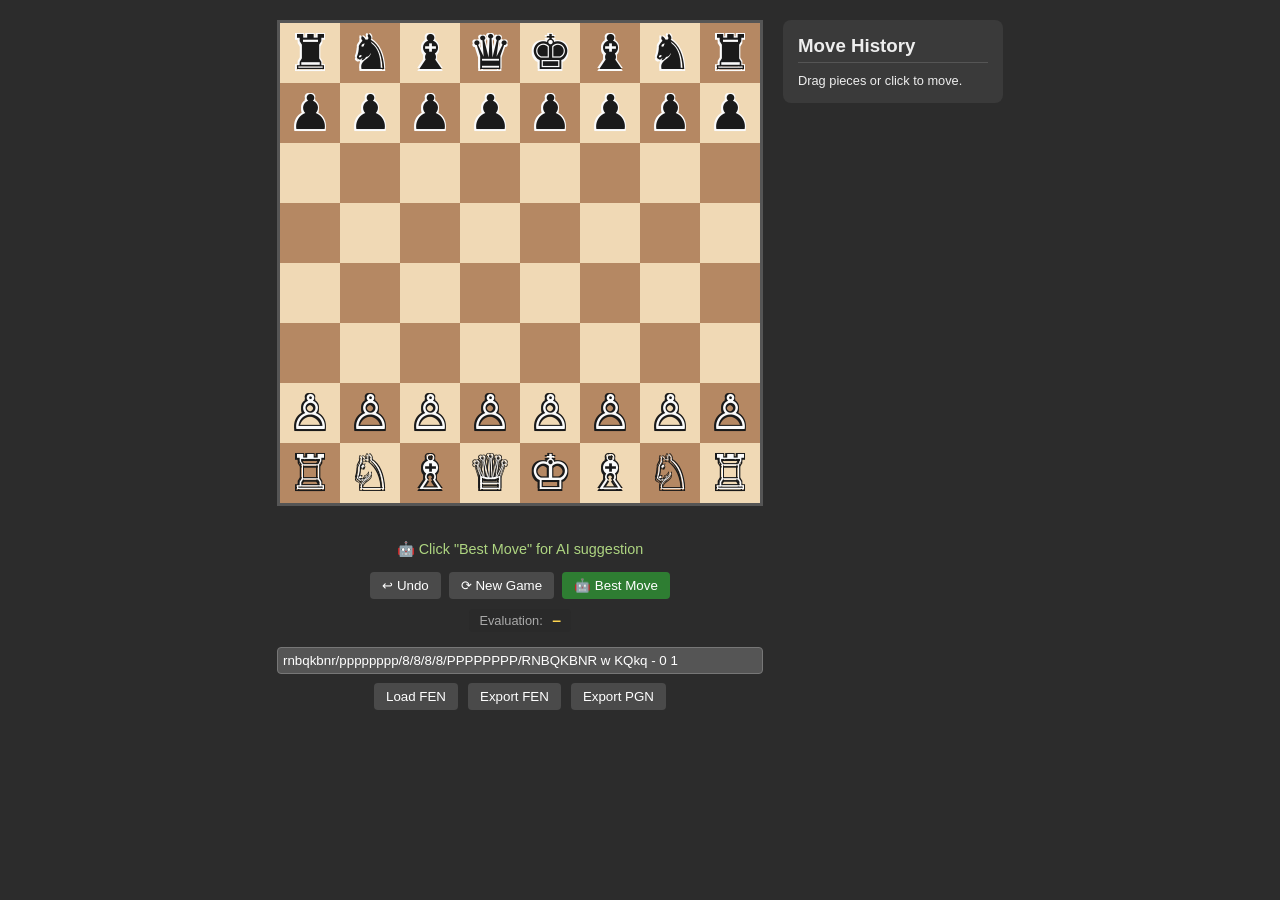
==== index.html @ 575ea69d "Add files via upload" ====
<!DOCTYPE html>
<html lang="en">
<head>
    <meta charset="UTF-8" />
    <meta name="viewport" content="width=device-width, initial-scale=1.0" />
    <title>Chess – Phase 2 + AI</title>
    <style>
        * {
            box-sizing: border-box;
            margin: 0;
            padding: 0;
        }

        :root {
            --sq: min(60px, (100vw - 48px) / 8);
        }

        body {
            font-family: 'Segoe UI', Tahoma, Geneva, Verdana, sans-serif;
            background: #2c2c2c;
            color: #eee;
            display: flex;
            justify-content: center;
            overflow-x: hidden;
            padding: 20px;
        }

        .container {
            display: flex;
            gap: 20px;
            align-items: flex-start;
            flex-wrap: wrap;
        }

        .board-wrap {
            display: flex;
            flex-direction: column;
            align-items: center;
            width: calc(var(--sq) * 8 + 6px);
            max-width: 100%;
        }

        #board {
            display: grid;
            grid-template-columns: repeat(8, var(--sq));
            grid-template-rows: repeat(8, var(--sq));
            border: 3px solid #555;
        }

        .square {
            width: var(--sq);
            height: var(--sq);
            display: flex;
            align-items: center;
            justify-content: center;
            font-size: calc(var(--sq) * 0.8);
            user-select: none;
            position: relative;
        }

        .light {
            background: #f0d9b5;
        }
        .dark {
            background: #b58863;
        }

        .square.highlight::after {
            content: "";
            position: absolute;
            width: calc(var(--sq) * 0.33);
            height: calc(var(--sq) * 0.33);
            background: rgba(0, 0, 0, 0.2);
            border-radius: 50%;
            pointer-events: none;
        }

        .square.selected {
            box-shadow: inset 0 0 0 4px #ffeb3b;
        }
        .square.in-check {
            box-shadow: inset 0 0 0 4px red;
        }

        /* AI suggestion highlight */
        .square.ai-suggest {
            box-shadow: inset 0 0 0 4px #00e676;
            animation: pulse-gold 0.8s ease-in-out infinite alternate;
        }
        .square.ai-suggest-from {
            box-shadow: inset 0 0 0 4px #ffab00;
            animation: pulse-gold 0.8s ease-in-out infinite alternate;
        }
        @keyframes pulse-gold {
            0% {
                box-shadow: inset 0 0 0 4px #00e676;
            }
            100% {
                box-shadow: inset 0 0 0 4px #69f0ae;
            }
        }

        .piece {
            cursor: grab;
            transition: transform 0.1s;
            line-height: 1;
        }
        .piece:active {
            cursor: grabbing;
            transform: scale(1.1);
        }

        .piece-white {
            color: #fbfbfb;
            text-shadow:
                -1.5px -1.5px 0 #1a1a1a,
                1.5px -1.5px 0 #1a1a1a,
                -1.5px 1.5px 0 #1a1a1a,
                1.5px 1.5px 0 #1a1a1a;
        }
        .piece-black {
            color: #1a1a1a;
            text-shadow:
                -1.5px -1.5px 0 #fbfbfb,
                1.5px -1.5px 0 #fbfbfb,
                -1.5px 1.5px 0 #fbfbfb,
                1.5px 1.5px 0 #fbfbfb;
        }

        .panel {
            background: #3a3a3a;
            border-radius: 8px;
            padding: 15px;
            min-width: 220px;
            max-width: 100%;
            max-height: 540px;
            overflow-y: auto;
        }

        .panel h3 {
            margin-top: 0;
            border-bottom: 1px solid #555;
            padding-bottom: 5px;
        }

        .move-list {
            font-family: monospace;
            font-size: 14px;
            list-style: none;
        }
        .move-list li {
            padding: 2px 0;
        }

        button {
            background: #4a4a4a;
            color: white;
            border: none;
            padding: 6px 12px;
            margin: 4px 2px;
            border-radius: 4px;
            cursor: pointer;
            transition: background 0.15s;
        }
        button:hover {
            background: #666;
        }
        button.ai-btn {
            background: #2e7d32;
        }
        button.ai-btn:hover {
            background: #388e3c;
        }
        button.ai-btn:disabled {
            opacity: 0.5;
            cursor: not-allowed;
        }

        input {
            background: #555;
            color: white;
            border: 1px solid #777;
            padding: 5px;
            border-radius: 4px;
            width: 100%;
            margin: 5px 0;
        }

        .fen-controls {
            width: 100%;
        }
        .fen-buttons {
            display: flex;
            flex-wrap: wrap;
            gap: 6px;
            justify-content: center;
        }

        #status {
            font-size: 1.1em;
            font-weight: bold;
            margin-top: 8px;
            color: #ffeb3b;
            min-height: 1.3em;
            text-align: center;
        }

        .ai-status {
            font-size: 0.9em;
            color: #aed581;
            margin-top: 4px;
            text-align: center;
            min-height: 1.2em;
        }

        .eval-bar {
            display: flex;
            align-items: center;
            gap: 10px;
            margin-top: 6px;
            background: #2a2a2a;
            border-radius: 4px;
            padding: 4px 10px;
        }
        .eval-bar .label {
            font-size: 0.8em;
            color: #aaa;
        }
        .eval-bar .score {
            font-family: monospace;
            font-weight: bold;
            color: #ffd54f;
        }

        @media (max-width: 700px) {
            .container {
                flex-direction: column;
                align-items: center;
            }
            .panel {
                max-height: 300px;
                min-width: unset;
                width: 100%;
            }
        }
    </style>
</head>
<body>

    <div class="container">
        <!-- Board -->
        <div class="board-wrap">
            <div id="board"></div>
            <div id="status"></div>
            <div class="ai-status" id="aiStatus">🤖 Click "Best Move" for AI suggestion</div>

            <div style="margin-top:10px; display:flex; flex-wrap:wrap; gap:4px; justify-content:center;">
                <button id="undoBtn">↩ Undo</button>
                <button id="resetBtn">⟳ New Game</button>
                <button id="bestMoveBtn" class="ai-btn">🤖 Best Move</button>
            </div>

            <div class="eval-bar" id="evalBar">
                <span class="label">Evaluation:</span>
                <span class="score" id="evalScore">—</span>
            </div>

            <div class="fen-controls" style="margin-top:10px;">
                <input type="text" id="fenInput" placeholder="FEN string"
                value="rnbqkbnr/pppppppp/8/8/8/8/PPPPPPPP/RNBQKBNR w KQkq - 0 1">
                <div class="fen-buttons">
                    <button id="loadFenBtn">Load FEN</button>
                    <button id="exportFenBtn">Export FEN</button>
                    <button id="exportPgnBtn">Export PGN</button>
                </div>
            </div>
        </div>

        <!-- Panel -->
        <div class="panel">
            <h3>Move History</h3>
            <ol class="move-list" id="moveList"></ol>
            <div style="margin-top:10px; font-size:0.8em;">Drag pieces or click to move.</div>
        </div>
    </div>

    <script>
        // ============================================================
        //  CONSTANTS & UNICODE
        // ============================================================
        const pieceUnicode = {
            'K': '♔',
            'Q': '♕',
            'R': '♖',
            'B': '♗',
            'N': '♘',
            'P': '♙',
            'k': '♚',
            'q': '♛',
            'r': '♜',
            'b': '♝',
            'n': '♞',
            'p': '♟'
        };

        // ============================================================
        //  GAME STATE
        // ============================================================
        let board = [
            ['r', 'n', 'b', 'q', 'k', 'b', 'n', 'r'],
            ['p', 'p', 'p', 'p', 'p', 'p', 'p', 'p'],
            [' ', ' ', ' ', ' ', ' ', ' ', ' ', ' '],
            [' ', ' ', ' ', ' ', ' ', ' ', ' ', ' '],
            [' ', ' ', ' ', ' ', ' ', ' ', ' ', ' '],
            [' ', ' ', ' ', ' ', ' ', ' ', ' ', ' '],
            ['P', 'P', 'P', 'P', 'P', 'P', 'P', 'P'],
            ['R', 'N', 'B', 'Q', 'K', 'B', 'N', 'R']
        ];
        let turn = 'w';
        let castling = 'KQkq';
        let enPassant = '-';
        let halfMoveClock = 0;
        let fullMoveNumber = 1;
        let positionHistory = [];

        let moveHistory = [];

        let selected = null;
        let hints = [];

        // AI suggestion state
        let aiSuggestedMove = null; // { fromRow, fromCol, toRow, toCol }

        // ============================================================
        //  DOM REFS
        // ============================================================
        const boardEl = document.getElementById('board');
        const moveListEl = document.getElementById('moveList');
        const fenInput = document.getElementById('fenInput');
        const statusEl = document.getElementById('status');
        const aiStatusEl = document.getElementById('aiStatus');
        const evalScoreEl = document.getElementById('evalScore');
        const bestMoveBtn = document.getElementById('bestMoveBtn');

        // ============================================================
        //  UTILITY
        // ============================================================
        function isWhitePiece(p) { return p && p === p.toUpperCase() && p !== ' '; }

        function isBlackPiece(p) { return p && p.toLowerCase() === p && p !== ' '; }

        function pieceColor(p) { return isWhitePiece(p) ? 'w' : 'b'; }

        function oppositeColor(c) { return c === 'w' ? 'b' : 'w'; }

        function inBounds(r, c) { return r >= 0 && r < 8 && c >= 0 && c < 8; }

        function cloneBoard(b) { return b.map(row => [...row]); }

        // ============================================================
        //  ATTACK & CHECK
        // ============================================================
        function isSquareAttackedBy(board, row, col, attackerColor) {
            for (let r = 0; r < 8; r++) {
                for (let c = 0; c < 8; c++) {
                    const p = board[r][c];
                    if (p === ' ' || pieceColor(p) !== attackerColor) continue;
                    const type = p.toUpperCase();
                    const dr = row - r;
                    const dc = col - c;
                    if (type === 'P') {
                        const forward = attackerColor === 'w' ? -1 : 1;
                        if (dr === forward && Math.abs(dc) === 1) return true;
                    } else if (type === 'N') {
                        if ((Math.abs(dr) === 2 && Math.abs(dc) === 1) || (Math.abs(dr) === 1 && Math.abs(dc) === 2))
                            return true;
                    } else if (type === 'B') {
                        if (Math.abs(dr) === Math.abs(dc) && dr !== 0) {
                            let sr = dr > 0 ? 1 : -1,
                                sc = dc > 0 ? 1 : -1;
                            let rr = r + sr,
                                cc = c + sc;
                            let blocked = false;
                            while (rr !== row || cc !== col) {
                                if (board[rr][cc] !== ' ') { blocked = true; break; }
                                rr += sr;
                                cc += sc;
                            }
                            if (!blocked) return true;
                        }
                    } else if (type === 'R') {
                        if ((dr === 0 && dc !== 0) || (dc === 0 && dr !== 0)) {
                            let sr = dr === 0 ? 0 : (dr > 0 ? 1 : -1);
                            let sc = dc === 0 ? 0 : (dc > 0 ? 1 : -1);
                            let rr = r + sr,
                                cc = c + sc;
                            let blocked = false;
                            while (rr !== row || cc !== col) {
                                if (board[rr][cc] !== ' ') { blocked = true; break; }
                                rr += sr;
                                cc += sc;
                            }
                            if (!blocked) return true;
                        }
                    } else if (type === 'Q') {
                        if ((Math.abs(dr) === Math.abs(dc) && dr !== 0) || (dr === 0 && dc !== 0) || (dc === 0 && dr !==
                            0)) {
                            let sr = dr === 0 ? 0 : (dr > 0 ? 1 : -1);
                            let sc = dc === 0 ? 0 : (dc > 0 ? 1 : -1);
                            let rr = r + sr,
                                cc = c + sc;
                            let blocked = false;
                            while (rr !== row || cc !== col) {
                                if (board[rr][cc] !== ' ') { blocked = true; break; }
                                rr += sr;
                                cc += sc;
                            }
                            if (!blocked) return true;
                        }
                    } else if (type === 'K') {
                        if (Math.abs(dr) <= 1 && Math.abs(dc) <= 1 && !(dr === 0 && dc === 0)) return true;
                    }
                }
            }
            return false;
        }

        function findKing(board, color) {
            const king = color === 'w' ? 'K' : 'k';
            for (let r = 0; r < 8; r++)
                for (let c = 0; c < 8; c++)
                    if (board[r][c] === king) return { row: r, col: c };
            return null;
        }

        function isKingInCheck(board, color) {
            const king = findKing(board, color);
            if (!king) return false;
            return isSquareAttackedBy(board, king.row, king.col, oppositeColor(color));
        }

        // ============================================================
        //  PSEUDO-LEGAL MOVE GENERATION (works on any board state)
        // ============================================================
        function getPseudoLegalMovesForState(board, row, col, castlingRights, enPassantTarget, includeSpecial = true) {
            const piece = board[row][col];
            if (!piece || piece === ' ') return [];
            const color = pieceColor(piece);
            const moves = [];
            const type = piece.toUpperCase();

            const addMove = (r, c, extra = {}) => {
                if (!inBounds(r, c)) return false;
                const target = board[r][c];
                if (target !== ' ' && pieceColor(target) === color) return false;
                moves.push({ row: r, col: c, ...extra });
                return target === ' ';
            };

            if (type === 'P') {
                const forward = color === 'w' ? -1 : 1;
                const startRow = color === 'w' ? 6 : 1;
                const promoRow = color === 'w' ? 0 : 7;
                const one = row + forward;
                if (inBounds(one, col) && board[one][col] === ' ') {
                    if (one === promoRow) {
                        moves.push({ row: one, col, promotion: 'Q' });
                        moves.push({ row: one, col, promotion: 'R' });
                        moves.push({ row: one, col, promotion: 'B' });
                        moves.push({ row: one, col, promotion: 'N' });
                    } else {
                        moves.push({ row: one, col });
                        if (row === startRow) {
                            const two = row + 2 * forward;
                            if (board[two][col] === ' ') moves.push({ row: two, col, doublePush: true });
                        }
                    }
                }
                for (const dc of [-1, 1]) {
                    const nc = col + dc;
                    if (!inBounds(0, nc)) continue;
                    const tr = row + forward;
                    if (!inBounds(tr, 0)) continue;
                    const target = board[tr][nc];
                    if (target !== ' ' && pieceColor(target) !== color) {
                        if (tr === promoRow) {
                            moves.push({ row: tr, col: nc, promotion: 'Q' });
                            moves.push({ row: tr, col: nc, promotion: 'R' });
                            moves.push({ row: tr, col: nc, promotion: 'B' });
                            moves.push({ row: tr, col: nc, promotion: 'N' });
                        } else {
                            moves.push({ row: tr, col: nc });
                        }
                    }
                    if (includeSpecial && enPassantTarget !== '-') {
                        const epCol = enPassantTarget.charCodeAt(0) - 97;
                        const epRow = 8 - parseInt(enPassantTarget[1]);
                        if (tr === epRow && nc === epCol) {
                            moves.push({ row: epRow, col: epCol, enPassant: true });
                        }
                    }
                }
            } else if (type === 'N') {
                const offsets = [
                    [-2, -1],
                    [-2, 1],
                    [-1, -2],
                    [-1, 2],
                    [1, -2],
                    [1, 2],
                    [2, -1],
                    [2, 1]
                ];
                for (const [dr, dc] of offsets) addMove(row + dr, col + dc);
            } else if (type === 'B' || type === 'R' || type === 'Q') {
                const dirs = {
                    'B': [
                        [-1, -1],
                        [-1, 1],
                        [1, -1],
                        [1, 1]
                    ],
                    'R': [
                        [-1, 0],
                        [1, 0],
                        [0, -1],
                        [0, 1]
                    ],
                    'Q': [
                        [-1, -1],
                        [-1, 0],
                        [-1, 1],
                        [0, -1],
                        [0, 1],
                        [1, -1],
                        [1, 0],
                        [1, 1]
                    ]
                };
                for (const [dr, dc] of dirs[type]) {
                    let r = row + dr,
                        c = col + dc;
                    while (inBounds(r, c)) {
                        const empty = addMove(r, c);
                        if (!empty) break;
                        r += dr;
                        c += dc;
                    }
                }
            } else if (type === 'K') {
                const offsets = [
                    [-1, -1],
                    [-1, 0],
                    [-1, 1],
                    [0, -1],
                    [0, 1],
                    [1, -1],
                    [1, 0],
                    [1, 1]
                ];
                for (const [dr, dc] of offsets) addMove(row + dr, col + dc);

                if (includeSpecial && !isKingInCheck(board, color)) {
                    const rank = color === 'w' ? 7 : 0;
                    if (row === rank && col === 4) {
                        if (castlingRights.includes(color === 'w' ? 'K' : 'k')) {
                            if (board[rank][5] === ' ' && board[rank][6] === ' ' &&
                                !isSquareAttackedBy(board, rank, 5, oppositeColor(color)) &&
                                !isSquareAttackedBy(board, rank, 6, oppositeColor(color))) {
                                moves.push({ row: rank, col: 6, castling: 'K' });
                            }
                        }
                        if (castlingRights.includes(color === 'w' ? 'Q' : 'q')) {
                            if (board[rank][3] === ' ' && board[rank][2] === ' ' && board[rank][1] === ' ' &&
                                !isSquareAttackedBy(board, rank, 3, oppositeColor(color)) &&
                                !isSquareAttackedBy(board, rank, 2, oppositeColor(color))) {
                                moves.push({ row: rank, col: 2, castling: 'Q' });
                            }
                        }
                    }
                }
            }
            return moves;
        }

        // ============================================================
        //  LEGAL MOVE FILTERING (for any state)
        // ============================================================
        function isMoveLegalForState(board, fromR, fromC, toR, toC, castlingRights, enPassantTarget,
            promotion = 'Q', extra = {}) {
            const piece = board[fromR][fromC];
            if (!piece) return false;
            const color = pieceColor(piece);
            const boardCopy = cloneBoard(board);
            let cRights = castlingRights;
            let epTarget = enPassantTarget;

            // execute move on copy
            boardCopy[toR][toC] = piece;
            boardCopy[fromR][fromC] = ' ';

            // en passant
            if (piece.toUpperCase() === 'P' && extra.enPassant) {
                boardCopy[fromR][toC] = ' ';
            }

            // castling
            if (piece.toUpperCase() === 'K' && Math.abs(toC - fromC) === 2) {
                const rank = fromR;
                if (toC === 6) { boardCopy[rank][5] = boardCopy[rank][7];
                    boardCopy[rank][7] = ' '; } else if (toC === 2) { boardCopy[rank][3] = boardCopy[rank][0];
                    boardCopy[rank][0] = ' '; }
            }

            // promotion
            if (piece.toUpperCase() === 'P' && (toR === 0 || toR === 7)) {
                boardCopy[toR][toC] = color === 'w' ? promotion.toUpperCase() : promotion.toLowerCase();
            }

            // update castling rights for copy
            if (piece === 'K') cRights = cRights.replace(/[KQ]/g, '');
            if (piece === 'k') cRights = cRights.replace(/[kq]/g, '');
            if (piece === 'R' && fromR === 7 && fromC === 7) cRights = cRights.replace('K', '');
            if (piece === 'R' && fromR === 7 && fromC === 0) cRights = cRights.replace('Q', '');
            if (piece === 'r' && fromR === 0 && fromC === 7) cRights = cRights.replace('k', '');
            if (piece === 'r' && fromR === 0 && fromC === 0) cRights = cRights.replace('q', '');
            if (cRights === '') cRights = '-';

            // check if own king is in check
            const king = findKing(boardCopy, color);
            if (!king) return false;
            const inCheck = isSquareAttackedBy(boardCopy, king.row, king.col, oppositeColor(color));
            return !inCheck;
        }

        function getLegalMovesForState(board, row, col, castlingRights, enPassantTarget) {
            const pseudo = getPseudoLegalMovesForState(board, row, col, castlingRights, enPassantTarget, true);
            const result = [];
            for (const m of pseudo) {
                const promo = m.promotion || 'Q';
                const ok = isMoveLegalForState(board, row, col, m.row, m.col, castlingRights, enPassantTarget, promo, m);
                if (ok) {
                    result.push({ ...m, promotion: m.promotion || null });
                }
            }
            return result;
        }

        function getAllLegalMovesForState(board, turn, castlingRights, enPassantTarget) {
            const moves = [];
            for (let r = 0; r < 8; r++) {
                for (let c = 0; c < 8; c++) {
                    const p = board[r][c];
                    if (p !== ' ' && pieceColor(p) === turn) {
                        const ms = getLegalMovesForState(board, r, c, castlingRights, enPassantTarget);
                        for (const m of ms) {
                            moves.push({ fromRow: r, fromCol: c, ...m });
                        }
                    }
                }
            }
            return moves;
        }

        // ============================================================
        //  EXECUTE MOVE ON STATE (returns new state)
        // ============================================================
        function executeMoveOnState(state, move) {
            const { board: b, turn: t, castling: cR, enPassant: ep, halfMoveClock: hm, fullMoveNumber: fm } = state;
            const { fromRow, fromCol, row: toRow, col: toCol, promotion, castling: castlingType, enPassant: epCapture,
                doublePush } = move;

            const newBoard = cloneBoard(b);
            const piece = newBoard[fromRow][fromCol];
            let newCastling = cR;
            let newEP = '-';
            let newHalf = hm;
            let newFull = fm;

            // move piece
            newBoard[toRow][toCol] = piece;
            newBoard[fromRow][fromCol] = ' ';

            // en passant capture
            if (epCapture) {
                newBoard[fromRow][toCol] = ' ';
            }

            // castling rook
            if (castlingType) {
                const rank = fromRow;
                if (castlingType === 'K') { newBoard[rank][5] = newBoard[rank][7];
                    newBoard[rank][7] = ' '; } else if (castlingType === 'Q') { newBoard[rank][3] = newBoard[rank][0];
                    newBoard[rank][0] = ' '; }
            }

            // promotion
            if (promotion) {
                const promoColor = pieceColor(piece);
                newBoard[toRow][toCol] = promoColor === 'w' ? promotion.toUpperCase() : promotion.toLowerCase();
            }

            // update castling rights
            if (piece === 'K') newCastling = newCastling.replace(/[KQ]/g, '');
            if (piece === 'k') newCastling = newCastling.replace(/[kq]/g, '');
            if (piece === 'R' && fromRow === 7 && fromCol === 7) newCastling = newCastling.replace('K', '');
            if (piece === 'R' && fromRow === 7 && fromCol === 0) newCastling = newCastling.replace('Q', '');
            if (piece === 'r' && fromRow === 0 && fromCol === 7) newCastling = newCastling.replace('k', '');
            if (piece === 'r' && fromRow === 0 && fromCol === 0) newCastling = newCastling.replace('q', '');
            if (newCastling === '') newCastling = '-';

            // en passant target
            if (doublePush) {
                const epRow = t === 'w' ? toRow + 1 : toRow - 1;
                newEP = String.fromCharCode(97 + toCol) + (8 - epRow);
            }

            // half-move clock
            if (piece.toUpperCase() === 'P' || newBoard[toRow][toCol] !== ' ' || epCapture) {
                newHalf = 0;
            } else {
                newHalf = hm + 1;
            }

            // turn
            const newTurn = oppositeColor(t);
            if (newTurn === 'w') newFull = fm + 1;

            return {
                board: newBoard,
                turn: newTurn,
                castling: newCastling,
                enPassant: newEP,
                halfMoveClock: newHalf,
                fullMoveNumber: newFull
            };
        }

        // ============================================================
        //  EVALUATION (material + piece-square tables)
        // ============================================================
        const PIECE_VALUES = { P: 100, N: 320, B: 330, R: 500, Q: 900, K: 20000 };

        // Piece-square tables (white's perspective, row 0 = rank 8)
        const PST = {
            P: [
                [0, 0, 0, 0, 0, 0, 0, 0],
                [50, 50, 50, 50, 50, 50, 50, 50],
                [10, 10, 20, 30, 30, 20, 10, 10],
                [5, 5, 10, 25, 25, 10, 5, 5],
                [0, 0, 0, 20, 20, 0, 0, 0],
                [5, -5, -10, 0, 0, -10, -5, 5],
                [5, 10, 10, -20, -20, 10, 10, 5],
                [0, 0, 0, 0, 0, 0, 0, 0]
            ],
            N: [
                [-50, -40, -30, -30, -30, -30, -40, -50],
                [-40, -20, 0, 0, 0, 0, -20, -40],
                [-30, 0, 10, 15, 15, 10, 0, -30],
                [-30, 5, 15, 20, 20, 15, 5, -30],
                [-30, 0, 15, 20, 20, 15, 0, -30],
                [-30, 5, 10, 15, 15, 10, 5, -30],
                [-40, -20, 0, 5, 5, 0, -20, -40],
                [-50, -40, -30, -30, -30, -30, -40, -50]
            ],
            B: [
                [-20, -10, -10, -10, -10, -10, -10, -20],
                [-10, 0, 0, 0, 0, 0, 0, -10],
                [-10, 0, 5, 10, 10, 5, 0, -10],
                [-10, 5, 5, 10, 10, 5, 5, -10],
                [-10, 0, 10, 10, 10, 10, 0, -10],
                [-10, 10, 10, 10, 10, 10, 10, -10],
                [-10, 5, 0, 0, 0, 0, 5, -10],
                [-20, -10, -10, -10, -10, -10, -10, -20]
            ],
            R: [
                [0, 0, 0, 0, 0, 0, 0, 0],
                [5, 10, 10, 10, 10, 10, 10, 5],
                [-5, 0, 0, 0, 0, 0, 0, -5],
                [-5, 0, 0, 0, 0, 0, 0, -5],
                [-5, 0, 0, 0, 0, 0, 0, -5],
                [-5, 0, 0, 0, 0, 0, 0, -5],
                [-5, 0, 0, 0, 0, 0, 0, -5],
                [0, 0, 0, 5, 5, 0, 0, 0]
            ],
            Q: [
                [-20, -10, -10, -5, -5, -10, -10, -20],
                [-10, 0, 0, 0, 0, 0, 0, -10],
                [-10, 0, 5, 5, 5, 5, 0, -10],
                [-5, 0, 5, 5, 5, 5, 0, -5],
                [0, 0, 5, 5, 5, 5, 0, -5],
                [-10, 5, 5, 5, 5, 5, 0, -10],
                [-10, 0, 5, 0, 0, 0, 0, -10],
                [-20, -10, -10, -5, -5, -10, -10, -20]
            ],
            K: [
                [-30, -40, -40, -50, -50, -40, -40, -30],
                [-30, -40, -40, -50, -50, -40, -40, -30],
                [-30, -40, -40, -50, -50, -40, -40, -30],
                [-30, -40, -40, -50, -50, -40, -40, -30],
                [-20, -30, -30, -40, -40, -30, -30, -20],
                [-10, -20, -20, -20, -20, -20, -20, -10],
                [20, 20, 0, 0, 0, 0, 20, 20],
                [20, 30, 10, 0, 0, 10, 30, 20]
            ]
        };

        function getPSTValue(piece, row, col) {
            const type = piece.toUpperCase();
            if (!PST[type]) return 0;
            const table = PST[type];
            const isBlack = isBlackPiece(piece);
            const r = isBlack ? 7 - row : row;
            return table[r][col] || 0;
        }

        function evaluateState(state) {
            const { board: b, turn: t } = state;
            let score = 0;
            for (let r = 0; r < 8; r++) {
                for (let c = 0; c < 8; c++) {
                    const p = b[r][c];
                    if (p === ' ') continue;
                    const val = PIECE_VALUES[p.toUpperCase()] || 0;
                    const pos = getPSTValue(p, r, c);
                    const sign = isWhitePiece(p) ? 1 : -1;
                    score += sign * (val + pos);
                }
            }
            // mobility bonus: number of legal moves
            const moves = getAllLegalMovesForState(b, t, state.castling, state.enPassant);
            const mobility = moves.length * 2;
            const turnSign = t === 'w' ? 1 : -1;
            score += turnSign * mobility;
            return score;
        }

        // ============================================================
        //  MINIMAX WITH ALPHA-BETA
        // ============================================================
        function minimax(state, depth, alpha, beta, isMaximizing) {
            const turnColor = state.turn;
            const moves = getAllLegalMovesForState(state.board, turnColor, state.castling, state.enPassant);
            if (moves.length === 0) {
                // checkmate or stalemate
                if (isKingInCheck(state.board, turnColor)) {
                    return isMaximizing ? -99999 + (3 - depth) : 99999 - (3 - depth);
                }
                return 0;
            }
            if (depth === 0) {
                return evaluateState(state);
            }

            // move ordering: captures first, then checks, then others
            const ordered = moves.slice().sort((a, b) => {
                const aCap = state.board[a.row] && state.board[a.row][a.col] !== ' ' ? 1 : 0;
                const bCap = state.board[b.row] && state.board[b.row][b.col] !== ' ' ? 1 : 0;
                return bCap - aCap;
            });

            let bestMove = ordered[0];
            if (isMaximizing) {
                let maxEval = -Infinity;
                for (const move of ordered) {
                    const newState = executeMoveOnState(state, move);
                    const eval_ = minimax(newState, depth - 1, alpha, beta, false);
                    if (eval_ > maxEval) {
                        maxEval = eval_;
                        bestMove = move;
                    }
                    alpha = Math.max(alpha, eval_);
                    if (beta <= alpha) break;
                }
                if (depth === 3) return { eval: maxEval, move: bestMove };
                return maxEval;
            } else {
                let minEval = Infinity;
                for (const move of ordered) {
                    const newState = executeMoveOnState(state, move);
                    const eval_ = minimax(newState, depth - 1, alpha, beta, true);
                    if (eval_ < minEval) {
                        minEval = eval_;
                        bestMove = move;
                    }
                    beta = Math.min(beta, eval_);
                    if (beta <= alpha) break;
                }
                if (depth === 3) return { eval: minEval, move: bestMove };
                return minEval;
            }
        }

        function findBestMove() {
            const state = {
                board: cloneBoard(board),
                turn: turn,
                castling: castling,
                enPassant: enPassant,
                halfMoveClock: halfMoveClock,
                fullMoveNumber: fullMoveNumber
            };
            const result = minimax(state, 3, -Infinity, Infinity, true);
            return result.move || null;
        }

        // ============================================================
        //  AI SUGGESTION UI
        // ============================================================
        function clearAISuggestion() {
            aiSuggestedMove = null;
            renderBoard();
            aiStatusEl.textContent = '🤖 Click "Best Move" for AI suggestion';
            evalScoreEl.textContent = '—';
        }

        function suggestBestMove() {
            if (moveHistory.length > 0) {
                // check if game is over
                if (statusEl.textContent.includes('Checkmate') || statusEl.textContent.includes('Draw') ||
                    statusEl.textContent.includes('Stalemate')) {
                    aiStatusEl.textContent = '⛔ Game is over. Start a new game.';
                    return;
                }
            }

            bestMoveBtn.disabled = true;
            aiStatusEl.textContent = '🤔 Thinking...';
            evalScoreEl.textContent = '…';

            // Use requestAnimationFrame to let UI update before heavy computation
            setTimeout(() => {
                try {
                    const move = findBestMove();
                    if (move) {
                        aiSuggestedMove = move;
                        renderBoard();

                        // Show evaluation
                        const state = {
                            board: cloneBoard(board),
                            turn: turn,
                            castling: castling,
                            enPassant: enPassant,
                            halfMoveClock: halfMoveClock,
                            fullMoveNumber: fullMoveNumber
                        };
                        const evalScore = evaluateState(state);
                        const sign = evalScore > 0 ? '+' : '';
                        evalScoreEl.textContent = sign + (evalScore / 100).toFixed(2);

                        const from = String.fromCharCode(97 + move.fromCol) + (8 - move.fromRow);
                        const to = String.fromCharCode(97 + move.col) + (8 - move.row);
                        aiStatusEl.textContent = `🤖 Suggested: ${from} → ${to} (click destination)`;
                    } else {
                        aiStatusEl.textContent = '🤖 No legal moves found.';
                        evalScoreEl.textContent = '—';
                    }
                } catch (e) {
                    aiStatusEl.textContent = '⚠️ AI error: ' + e.message;
                    evalScoreEl.textContent = '—';
                }
                bestMoveBtn.disabled = false;
            }, 20);
        }

        // ============================================================
        //  GAME EXECUTION (original code adapted)
        // ============================================================
        function attemptMove(fromRow, fromCol, toRow, toCol, promotionPiece = 'Q') {
            const piece = board[fromRow][fromCol];
            if (!piece || piece === ' ') return false;
            if (pieceColor(piece) !== turn) return false;

            const legalMoves = getLegalMovesForState(board, fromRow, fromCol, castling, enPassant);
            const found = legalMoves.find(m => m.row === toRow && m.col === toCol);
            if (!found) return false;

            // Save state for undo
            const state = {
                board: cloneBoard(board),
                turn,
                castling,
                enPassant,
                halfMoveClock,
                fullMoveNumber,
                positionHistoryLength: positionHistory.length,
                move: `${String.fromCharCode(97+fromCol)}${8-fromRow}${String.fromCharCode(97+toCol)}${8-toRow}`
            };
            moveHistory.push(state);

            // Build move object for execution
            const moveObj = { fromRow, fromCol, row: toRow, col: toCol, ...found };
            const newState = executeMoveOnState({
                board: cloneBoard(board),
                turn,
                castling,
                enPassant,
                halfMoveClock,
                fullMoveNumber
            }, moveObj);

            // Apply new state
            board = newState.board;
            turn = newState.turn;
            castling = newState.castling;
            enPassant = newState.enPassant;
            halfMoveClock = newState.halfMoveClock;
            fullMoveNumber = newState.fullMoveNumber;

            positionHistory.push(getPositionKey());

            selected = null;
            hints = [];
            aiSuggestedMove = null;
            renderBoard();
            updateMoveList();
            checkGameOver();
            evalScoreEl.textContent = '—';
            return true;
        }

        // ============================================================
        //  POSITION KEY (for repetition)
        // ============================================================
        function getPositionKey() {
            let key = '';
            for (let r = 0; r < 8; r++)
                for (let c = 0; c < 8; c++)
                    key += board[r][c] === ' ' ? '1' : board[r][c];
            key += turn + castling + enPassant;
            return key;
        }

        // ============================================================
        //  CHECK GAME OVER
        // ============================================================
        function checkGameOver() {
            const moves = getAllLegalMovesForState(board, turn, castling, enPassant);
            if (moves.length === 0) {
                if (isKingInCheck(board, turn)) {
                    statusEl.textContent = `Checkmate! ${turn === 'w' ? 'Black' : 'White'} wins.`;
                } else {
                    statusEl.textContent = 'Stalemate! Draw.';
                }
                return true;
            }
            if (halfMoveClock >= 100) {
                statusEl.textContent = 'Draw by fifty-move rule.';
                return true;
            }
            if (isThreefoldRepetition()) {
                statusEl.textContent = 'Draw by threefold repetition.';
                return true;
            }
            if (hasInsufficientMaterial()) {
                statusEl.textContent = 'Draw by insufficient material.';
                return true;
            }
            if (isKingInCheck(board, turn)) {
                statusEl.textContent = `${turn === 'w' ? 'White' : 'Black'} is in check!`;
            } else {
                statusEl.textContent = '';
            }
            return false;
        }

        function isThreefoldRepetition() {
            const key = getPositionKey();
            let count = 0;
            for (const k of positionHistory) {
                if (k === key) count++;
            }
            return count >= 3;
        }

        function hasInsufficientMaterial() {
            const pieces = { w: [], b: [] };
            for (let r = 0; r < 8; r++)
                for (let c = 0; c < 8; c++) {
                    const p = board[r][c];
                    if (p === ' ') continue;
                    pieces[pieceColor(p)].push(p.toUpperCase());
                }
            const w = pieces.w,
                b = pieces.b;
            if (w.length === 1 && b.length === 1) return true;
            if (w.length === 2 && b.length === 1 && (w.includes('B') || w.includes('N'))) return true;
            if (b.length === 2 && w.length === 1 && (b.includes('B') || b.includes('N'))) return true;
            if (w.length === 2 && b.length === 2 && w.includes('B') && b.includes('B')) {
                let wSq, bSq;
                for (let r = 0; r < 8; r++)
                    for (let c = 0; c < 8; c++) {
                        if (board[r][c] === 'B') wSq = (r + c) % 2;
                        if (board[r][c] === 'b') bSq = (r + c) % 2;
                    }
                if (wSq === bSq) return true;
            }
            return false;
        }

        // ============================================================
        //  UNDO
        // ============================================================
        function undo() {
            if (moveHistory.length === 0) return;
            const prev = moveHistory.pop();
            board = prev.board;
            turn = prev.turn;
            castling = prev.castling;
            enPassant = prev.enPassant;
            halfMoveClock = prev.halfMoveClock;
            fullMoveNumber = prev.fullMoveNumber;
            positionHistory.length = prev.positionHistoryLength;
            selected = null;
            hints = [];
            aiSuggestedMove = null;
            statusEl.textContent = '';
            evalScoreEl.textContent = '—';
            aiStatusEl.textContent = '🤖 Click "Best Move" for AI suggestion';
            renderBoard();
            updateMoveList();
        }

        // ============================================================
        //  RENDER
        // ============================================================
        function renderBoard() {
            boardEl.innerHTML = '';
            const inCheck = isKingInCheck(board, turn);

            for (let row = 0; row < 8; row++) {
                for (let col = 0; col < 8; col++) {
                    const sq = document.createElement('div');
                    sq.classList.add('square');
                    sq.classList.add((row + col) % 2 === 0 ? 'light' : 'dark');
                    sq.dataset.row = row;
                    sq.dataset.col = col;

                    // hints
                    if (hints.some(h => h.row === row && h.col === col)) {
                        sq.classList.add('highlight');
                    }

                    // selected
                    if (selected && selected.row === row && selected.col === col) {
                        sq.classList.add('selected');
                    }

                    // king in check
                    const piece = board[row][col];
                    if (inCheck && piece === (turn === 'w' ? 'K' : 'k')) {
                        sq.classList.add('in-check');
                    }

                    // AI suggestion
                    if (aiSuggestedMove) {
                        if (aiSuggestedMove.fromRow === row && aiSuggestedMove.fromCol === col) {
                            sq.classList.add('ai-suggest-from');
                        }
                        if (aiSuggestedMove.row === row && aiSuggestedMove.col === col) {
                            sq.classList.add('ai-suggest');
                        }
                    }

                    if (piece !== ' ') {
                        const span = document.createElement('span');
                        span.classList.add('piece');
                        span.classList.add(isWhitePiece(piece) ? 'piece-white' : 'piece-black');
                        span.textContent = pieceUnicode[piece];
                        span.draggable = true;
                        span.dataset.row = row;
                        span.dataset.col = col;
                        span.addEventListener('dragstart', dragStart);
                        span.addEventListener('dragend', dragEnd);
                        sq.appendChild(span);
                    }

                    sq.addEventListener('dragover', dragOver);
                    sq.addEventListener('drop', drop);
                    sq.addEventListener('click', squareClick);
                    boardEl.appendChild(sq);
                }
            }
        }

        function updateMoveList() {
            moveListEl.innerHTML = '';
            moveHistory.forEach((entry, i) => {
                const li = document.createElement('li');
                const num = Math.floor(i / 2) + 1;
                const suffix = i % 2 === 0 ? '.' : '...';
                li.textContent = `${num}${suffix} ${entry.move}`;
                moveListEl.appendChild(li);
            });
        }

        // ============================================================
        //  DRAG & DROP
        // ============================================================
        let draggedPiece = null;

        function dragStart(e) {
            draggedPiece = { row: +e.target.dataset.row, col: +e.target.dataset.col };
            e.dataTransfer.setData('text/plain', '');
            hints = [];
            selected = null;
            aiSuggestedMove = null;
            renderBoard();
        }

        function dragEnd(e) {
            draggedPiece = null;
            hints = [];
            selected = null;
            renderBoard();
        }

        function dragOver(e) { e.preventDefault(); }

        function drop(e) {
            e.preventDefault();
            const sq = e.target.closest('.square');
            if (!sq || !draggedPiece) return;
            const toRow = +sq.dataset.row;
            const toCol = +sq.dataset.col;
            attemptMove(draggedPiece.row, draggedPiece.col, toRow, toCol);
            draggedPiece = null;
            hints = [];
            selected = null;
            aiSuggestedMove = null;
        }

        // ============================================================
        //  CLICK
        // ============================================================
        function squareClick(e) {
            const sq = e.target.closest('.square');
            if (!sq) return;
            const row = +sq.dataset.row;
            const col = +sq.dataset.col;

            // If there's an AI suggestion and user clicks the destination, make the move
            if (aiSuggestedMove) {
                if (row === aiSuggestedMove.row && col === aiSuggestedMove.col) {
                    attemptMove(aiSuggestedMove.fromRow, aiSuggestedMove.fromCol, aiSuggestedMove.row, aiSuggestedMove.col);
                    aiSuggestedMove = null;
                    return;
                }
                // clicking elsewhere clears the suggestion
                aiSuggestedMove = null;
                renderBoard();
                aiStatusEl.textContent = '🤖 Click "Best Move" for AI suggestion';
                evalScoreEl.textContent = '—';
                return;
            }

            if (selected) {
                if (hints.some(h => h.row === row && h.col === col)) {
                    attemptMove(selected.row, selected.col, row, col);
                }
                selected = null;
                hints = [];
            } else {
                const piece = board[row][col];
                if (piece !== ' ' && pieceColor(piece) === turn) {
                    selected = { row, col };
                    hints = getLegalMovesForState(board, row, col, castling, enPassant);
                } else {
                    selected = null;
                    hints = [];
                }
            }
            aiSuggestedMove = null;
            renderBoard();
        }

        // ============================================================
        //  FEN / PGN
        // ============================================================
        function boardToFEN() {
            let fen = '';
            for (let r = 0; r < 8; r++) {
                let empty = 0;
                for (let c = 0; c < 8; c++) {
                    const p = board[r][c];
                    if (p === ' ') empty++;
                    else {
                        if (empty > 0) { fen += empty;
                            empty = 0; }
                        fen += p;
                    }
                }
                if (empty > 0) fen += empty;
                if (r < 7) fen += '/';
            }
            fen += ` ${turn} ${castling} ${enPassant} ${halfMoveClock} ${fullMoveNumber}`;
            return fen;
        }

        function loadFEN(fen) {
            const parts = fen.trim().split(' ');
            if (parts.length < 4) return;
            const rows = parts[0].split('/');
            if (rows.length !== 8) return;
            board = rows.map(row => {
                const arr = [];
                for (const ch of row) {
                    if (ch >= '1' && ch <= '8') {
                        for (let i = 0; i < +ch; i++) arr.push(' ');
                    } else {
                        arr.push(ch);
                    }
                }
                return arr;
            });
            turn = parts[1] === 'b' ? 'b' : 'w';
            castling = parts[2];
            enPassant = parts[3];
            halfMoveClock = parseInt(parts[4]) || 0;
            fullMoveNumber = parseInt(parts[5]) || 1;
            moveHistory = [];
            positionHistory = [getPositionKey()];
            selected = null;
            hints = [];
            aiSuggestedMove = null;
            statusEl.textContent = '';
            evalScoreEl.textContent = '—';
            aiStatusEl.textContent = '🤖 Click "Best Move" for AI suggestion';
            renderBoard();
            updateMoveList();
            checkGameOver();
        }

        function exportPGN() {
            let pgn = '';
            for (let i = 0; i < moveHistory.length; i++) {
                if (i % 2 === 0) pgn += `${Math.floor(i/2)+1}. `;
                pgn += moveHistory[i].move + ' ';
            }
            return pgn.trim();
        }

        // ============================================================
        //  EVENT BINDINGS
        // ============================================================
        document.getElementById('undoBtn').addEventListener('click', undo);
        document.getElementById('resetBtn').addEventListener('click', () => {
            loadFEN('rnbqkbnr/pppppppp/8/8/8/8/PPPPPPPP/RNBQKBNR w KQkq - 0 1');
        });
        document.getElementById('loadFenBtn').addEventListener('click', () => {
            loadFEN(fenInput.value);
        });
        document.getElementById('exportFenBtn').addEventListener('click', () => {
            fenInput.value = boardToFEN();
            alert('FEN copied to input field.');
        });
        document.getElementById('exportPgnBtn').addEventListener('click', () => {
            alert('PGN:\n' + exportPGN());
        });
        document.getElementById('bestMoveBtn').addEventListener('click', suggestBestMove);

        // ============================================================
        //  INIT
        // ============================================================
        positionHistory.push(getPositionKey());
        renderBoard();
        updateMoveList();
    </script>

</body>
</html>
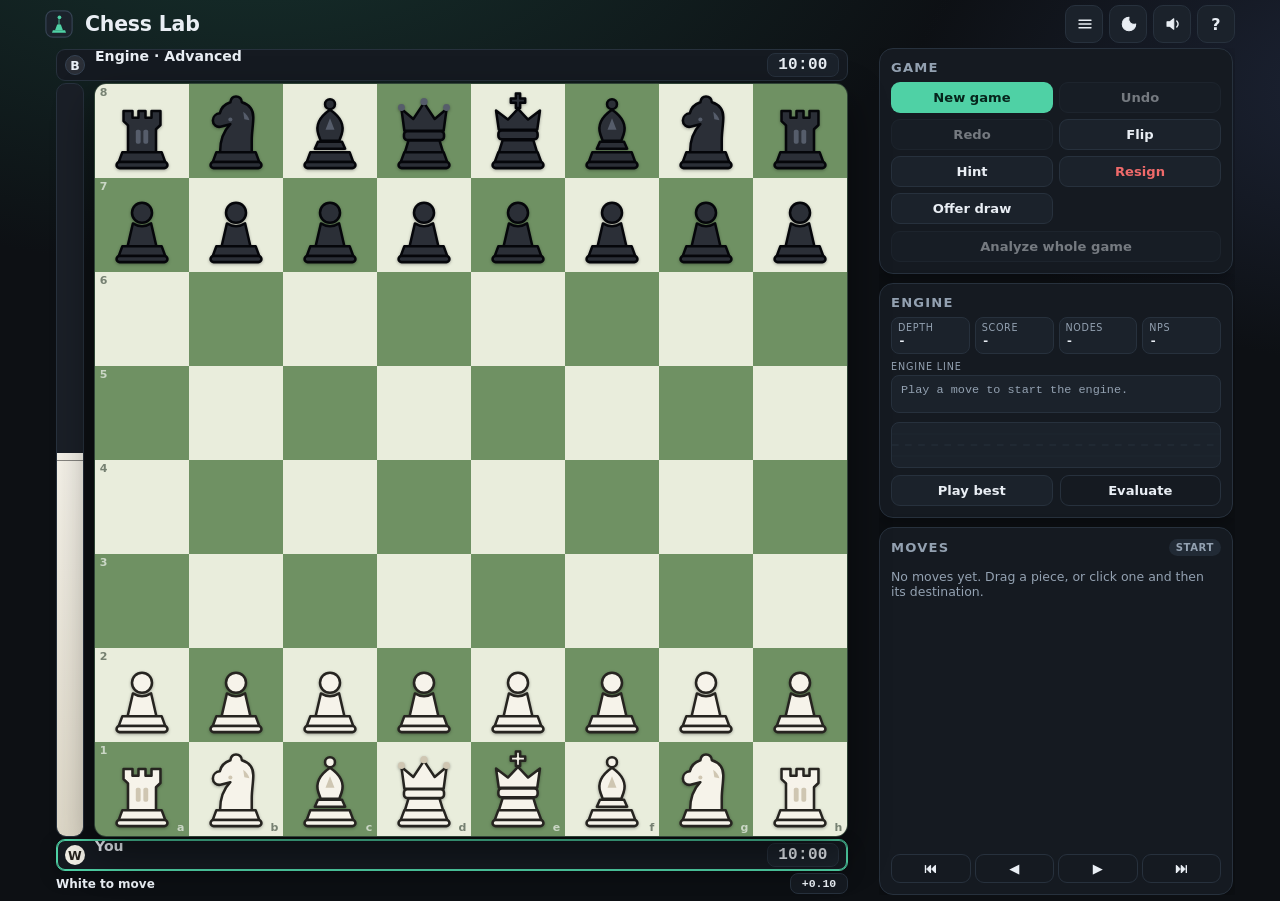
==== commit db25c549: "Upgrade to Chess Lab: new engine, UI, tests" ====
--- a/index.html
+++ b/index.html
@@ -1,1372 +1,6252 @@
 <!DOCTYPE html>
 <html lang="en">
 <head>
-    <meta charset="UTF-8" />
-    <meta name="viewport" content="width=device-width, initial-scale=1.0" />
-    <title>Chess – Phase 2 + AI</title>
-    <style>
-        * {
-            box-sizing: border-box;
-            margin: 0;
-            padding: 0;
-        }
-
-        :root {
-            --sq: min(60px, (100vw - 48px) / 8);
-        }
-
-        body {
-            font-family: 'Segoe UI', Tahoma, Geneva, Verdana, sans-serif;
-            background: #2c2c2c;
-            color: #eee;
-            display: flex;
-            justify-content: center;
-            overflow-x: hidden;
-            padding: 20px;
-        }
-
-        .container {
-            display: flex;
-            gap: 20px;
-            align-items: flex-start;
-            flex-wrap: wrap;
-        }
-
-        .board-wrap {
-            display: flex;
-            flex-direction: column;
-            align-items: center;
-            width: calc(var(--sq) * 8 + 6px);
-            max-width: 100%;
-        }
-
-        #board {
-            display: grid;
-            grid-template-columns: repeat(8, var(--sq));
-            grid-template-rows: repeat(8, var(--sq));
-            border: 3px solid #555;
-        }
-
-        .square {
-            width: var(--sq);
-            height: var(--sq);
-            display: flex;
-            align-items: center;
-            justify-content: center;
-            font-size: calc(var(--sq) * 0.8);
-            user-select: none;
-            position: relative;
-        }
-
-        .light {
-            background: #f0d9b5;
-        }
-        .dark {
-            background: #b58863;
-        }
-
-        .square.highlight::after {
-            content: "";
-            position: absolute;
-            width: calc(var(--sq) * 0.33);
-            height: calc(var(--sq) * 0.33);
-            background: rgba(0, 0, 0, 0.2);
-            border-radius: 50%;
-            pointer-events: none;
-        }
-
-        .square.selected {
-            box-shadow: inset 0 0 0 4px #ffeb3b;
-        }
-        .square.in-check {
-            box-shadow: inset 0 0 0 4px red;
-        }
-
-        /* AI suggestion highlight */
-        .square.ai-suggest {
-            box-shadow: inset 0 0 0 4px #00e676;
-            animation: pulse-gold 0.8s ease-in-out infinite alternate;
-        }
-        .square.ai-suggest-from {
-            box-shadow: inset 0 0 0 4px #ffab00;
-            animation: pulse-gold 0.8s ease-in-out infinite alternate;
-        }
-        @keyframes pulse-gold {
-            0% {
-                box-shadow: inset 0 0 0 4px #00e676;
-            }
-            100% {
-                box-shadow: inset 0 0 0 4px #69f0ae;
-            }
-        }
-
-        .piece {
-            cursor: grab;
-            transition: transform 0.1s;
-            line-height: 1;
-        }
-        .piece:active {
-            cursor: grabbing;
-            transform: scale(1.1);
-        }
-
-        .piece-white {
-            color: #fbfbfb;
-            text-shadow:
-                -1.5px -1.5px 0 #1a1a1a,
-                1.5px -1.5px 0 #1a1a1a,
-                -1.5px 1.5px 0 #1a1a1a,
-                1.5px 1.5px 0 #1a1a1a;
-        }
-        .piece-black {
-            color: #1a1a1a;
-            text-shadow:
-                -1.5px -1.5px 0 #fbfbfb,
-                1.5px -1.5px 0 #fbfbfb,
-                -1.5px 1.5px 0 #fbfbfb,
-                1.5px 1.5px 0 #fbfbfb;
-        }
-
-        .panel {
-            background: #3a3a3a;
-            border-radius: 8px;
-            padding: 15px;
-            min-width: 220px;
-            max-width: 100%;
-            max-height: 540px;
-            overflow-y: auto;
-        }
-
-        .panel h3 {
-            margin-top: 0;
-            border-bottom: 1px solid #555;
-            padding-bottom: 5px;
-        }
-
-        .move-list {
-            font-family: monospace;
-            font-size: 14px;
-            list-style: none;
-        }
-        .move-list li {
-            padding: 2px 0;
-        }
-
-        button {
-            background: #4a4a4a;
-            color: white;
-            border: none;
-            padding: 6px 12px;
-            margin: 4px 2px;
-            border-radius: 4px;
-            cursor: pointer;
-            transition: background 0.15s;
-        }
-        button:hover {
-            background: #666;
-        }
-        button.ai-btn {
-            background: #2e7d32;
-        }
-        button.ai-btn:hover {
-            background: #388e3c;
-        }
-        button.ai-btn:disabled {
-            opacity: 0.5;
-            cursor: not-allowed;
-        }
-
-        input {
-            background: #555;
-            color: white;
-            border: 1px solid #777;
-            padding: 5px;
-            border-radius: 4px;
-            width: 100%;
-            margin: 5px 0;
-        }
-
-        .fen-controls {
-            width: 100%;
-        }
-        .fen-buttons {
-            display: flex;
-            flex-wrap: wrap;
-            gap: 6px;
-            justify-content: center;
-        }
-
-        #status {
-            font-size: 1.1em;
-            font-weight: bold;
-            margin-top: 8px;
-            color: #ffeb3b;
-            min-height: 1.3em;
-            text-align: center;
-        }
-
-        .ai-status {
-            font-size: 0.9em;
-            color: #aed581;
-            margin-top: 4px;
-            text-align: center;
-            min-height: 1.2em;
-        }
-
-        .eval-bar {
-            display: flex;
-            align-items: center;
-            gap: 10px;
-            margin-top: 6px;
-            background: #2a2a2a;
-            border-radius: 4px;
-            padding: 4px 10px;
-        }
-        .eval-bar .label {
-            font-size: 0.8em;
-            color: #aaa;
-        }
-        .eval-bar .score {
-            font-family: monospace;
-            font-weight: bold;
-            color: #ffd54f;
-        }
-
-        @media (max-width: 700px) {
-            .container {
-                flex-direction: column;
-                align-items: center;
-            }
-            .panel {
-                max-height: 300px;
-                min-width: unset;
-                width: 100%;
-            }
-        }
-    </style>
+<meta charset="UTF-8" />
+<meta name="viewport" content="width=device-width, initial-scale=1" />
+<meta name="color-scheme" content="dark light" />
+<title>Chess Lab — engine, board and analysis</title>
+<style>
+/* ============================================================================
+   Chess Lab - styles
+   Everything is driven by custom properties so the dark/light themes and the
+   four board palettes are a handful of variable swaps rather than duplicated
+   rules. Board geometry uses one variable, --board, which the layout keeps
+   square with aspect-ratio:1.
+   ========================================================================= */
+
+*, *::before, *::after { box-sizing: border-box; }
+
+/* [hidden] must win over component display rules (grid/flex) */
+[hidden] { display: none !important; }
+
+:root {
+  --bg: #0d1014;
+  --bg-grad: radial-gradient(1200px 600px at 20% -10%, #16302c 0%, transparent 60%),
+             radial-gradient(900px 500px at 110% 10%, #1d2436 0%, transparent 55%);
+  --panel: #151a21;
+  --panel-2: #1b222b;
+  --panel-3: #212a35;
+  --text: #e9eef4;
+  --muted: #93a1b1;
+  --line: #27313d;
+  --line-strong: #354252;
+  --accent: #4fd1a5;
+  --accent-ink: #06251c;
+  --accent-2: #f2b544;
+  --danger: #ef6a6a;
+  --danger-ink: #2a0808;
+  --shadow: 0 18px 40px rgba(0, 0, 0, 0.45);
+  --shadow-soft: 0 6px 18px rgba(0, 0, 0, 0.28);
+  --radius: 14px;
+  --radius-sm: 9px;
+  --font: ui-sans-serif, system-ui, -apple-system, "Segoe UI", Roboto, Ubuntu, sans-serif;
+  --mono: ui-monospace, SFMono-Regular, "SF Mono", Menlo, Consolas, monospace;
+
+  --board-light: #e9eddc;
+  --board-dark: #6f9163;
+  --board-edge: #2f4436;
+  --board-coord-light: rgba(28, 44, 30, 0.62);
+  --board-coord-dark: rgba(255, 255, 255, 0.6);
+  --hl-last: rgba(242, 181, 68, 0.45);
+  --hl-sel: rgba(79, 209, 165, 0.45);
+  --hl-check: #ef4d4d;
+  --pw-fill: #f6f3ea;
+  --pw-stroke: #262420;
+  --pw-detail: #cfc6b2;
+  --pb-fill: #2b2f37;
+  --pb-stroke: #05060a;
+  --pb-detail: #565d6b;
+
+  --sq: 64px;
+  --gap: 16px;
+}
+
+[data-theme="light"] {
+  --bg: #eef1f5;
+  --bg-grad: radial-gradient(1200px 600px at 15% -10%, #d8efe6 0%, transparent 60%),
+             radial-gradient(900px 500px at 110% 0%, #dde6f7 0%, transparent 55%);
+  --panel: #ffffff;
+  --panel-2: #f4f6f9;
+  --panel-3: #e9edf2;
+  --text: #16202b;
+  --muted: #5e6c7c;
+  --line: #dbe2ea;
+  --line-strong: #c4cedb;
+  --accent: #12896a;
+  --accent-ink: #ffffff;
+  --accent-2: #b97a10;
+  --danger: #c8383e;
+  --danger-ink: #ffffff;
+  --shadow: 0 18px 40px rgba(20, 35, 50, 0.16);
+  --shadow-soft: 0 6px 18px rgba(20, 35, 50, 0.1);
+  --board-coord-light: rgba(28, 44, 30, 0.62);
+  --board-coord-dark: rgba(30, 25, 15, 0.5);
+}
+
+[data-board="green"]  { --board-light:#e9eddc; --board-dark:#6f9163; --board-edge:#2f4436;
+                        --board-coord-light:rgba(28,44,30,.62); --board-coord-dark:rgba(255,255,255,.7); }
+[data-board="brown"]  { --board-light:#f0ddb9; --board-dark:#b17b52; --board-edge:#5d4029;
+                        --board-coord-light:rgba(58,38,22,.62); --board-coord-dark:rgba(255,250,240,.78); }
+[data-board="blue"]   { --board-light:#dfe8f3; --board-dark:#6d8db6; --board-edge:#2e4460;
+                        --board-coord-light:rgba(24,45,70,.62); --board-coord-dark:rgba(255,255,255,.76); }
+[data-board="slate"]  { --board-light:#dcdfe4; --board-dark:#7c8896; --board-edge:#3a4450;
+                        --board-coord-light:rgba(30,38,48,.62); --board-coord-dark:rgba(255,255,255,.76); }
+[data-board="purple"] { --board-light:#e9e2f4; --board-dark:#8c7bb8; --board-edge:#463a63;
+                        --board-coord-light:rgba(46,32,72,.62); --board-coord-dark:rgba(255,255,255,.78); }
+[data-board="ice"]    { --board-light:#e6f2f6; --board-dark:#7aa6b8; --board-edge:#39545f;
+                        --board-coord-light:rgba(20,45,55,.62); --board-coord-dark:rgba(255,255,255,.8); }
+
+html { -webkit-text-size-adjust: 100%; }
+
+body {
+  margin: 0;
+  min-height: 100dvh;
+  font-family: var(--font);
+  color: var(--text);
+  background: var(--bg);
+  background-image: var(--bg-grad);
+  background-attachment: fixed;
+  -webkit-font-smoothing: antialiased;
+  overflow-x: hidden;
+}
+
+h1, h2, h3 { margin: 0; font-weight: 650; letter-spacing: -0.01em; }
+h1 { font-size: clamp(1.15rem, 1.6vw, 1.45rem); }
+h2 { font-size: 0.82rem; text-transform: uppercase; letter-spacing: 0.09em; color: var(--muted); display: flex; align-items: center; gap: 8px; }
+h3 { font-size: 0.8rem; text-transform: uppercase; letter-spacing: 0.08em; color: var(--muted); margin-top: 14px; }
+p { margin: 0; }
+a { color: var(--accent); }
+
+.sr-live { position: absolute; width: 1px; height: 1px; overflow: hidden; clip: rect(0 0 0 0); white-space: nowrap; }
+.skip-link {
+  position: absolute; left: 12px; top: -70px; z-index: 60;
+  background: var(--accent); color: var(--accent-ink);
+  padding: 10px 14px; border-radius: 10px; font-weight: 650; text-decoration: none;
+  transition: top 0.15s ease;
+}
+.skip-link:focus { top: 12px; }
+
+.app {
+  /* The app is only as wide as the board plus one panel column, so there is no
+     stretched empty space beside the board on a wide monitor. */
+  max-width: min(1680px, calc(100dvh + 300px));
+  margin: 0 auto;
+  padding: clamp(4px, 0.45vw, 5px);
+  display: flex;
+  flex-direction: column;
+  gap: clamp(4px, 0.4vw, 5px);
+}
+
+/* ------------------------------------------------------------------ topbar */
+.topbar {
+  position: relative;
+  display: flex;
+  align-items: center;
+  justify-content: space-between;
+  gap: 12px;
+}
+.top-actions { display: flex; gap: 6px; }
+.menu-btn svg { fill: none; stroke: currentColor; stroke-width: 2; stroke-linecap: round; }
+
+/* ---- settings menu ---------------------------------------------------- */
+.menu {
+  position: absolute;
+  top: calc(100% + 8px);
+  right: 0;
+  z-index: 70;
+  width: min(380px, calc(100vw - 20px));
+  max-height: min(72dvh, 660px);
+  overflow-y: auto;
+  background: var(--panel);
+  border: 1px solid var(--line-strong);
+  border-radius: var(--radius);
+  box-shadow: var(--shadow);
+  padding: 14px;
+  display: flex;
+  flex-direction: column;
+  gap: 12px;
+}
+.menu[hidden] { display: none; }
+.menu-head { display: flex; align-items: center; justify-content: space-between; }
+.menu-head h2 { font-size: 0.82rem; color: var(--text); }
+.menu-close { width: 30px; height: 30px; font-size: 1rem; }
+.menu-section { border-top: 1px solid var(--line); padding-top: 11px; display: flex; flex-direction: column; gap: 9px; }
+.menu-section h3 { margin: 0; }
+.menu-grid { display: grid; grid-template-columns: 1fr 1fr; gap: 8px; }
+.menu-grid .field { min-width: 0; }
+.menu-grid select { min-width: 0; width: 100%; }
+.menu-checks { display: flex; flex-wrap: wrap; gap: 10px 16px; }
+.menu .lab-link { margin-top: 2px; }
+.brand { display: flex; align-items: center; gap: 12px; min-width: 0; }
+.brand-mark { width: 28px; height: 28px; flex: 0 0 auto; }
+.brand-bg { fill: var(--panel-2); stroke: var(--line-strong); stroke-width: 1.4; }
+.brand-fg { fill: var(--accent); }
+.brand-text h1 { line-height: 1.1; }
+.brand-text p { color: var(--muted); font-size: 0.68rem; margin-top: 2px; letter-spacing: 0.02em; }
+/* The tagline is decoration; dropping it buys the board a whole text line. */
+@media (min-width: 1000px) { .brand-text p { display: none; } }
+
+.field { display: flex; flex-direction: column; gap: 5px; font-size: 0.7rem; color: var(--muted); letter-spacing: 0.05em; text-transform: uppercase; }
+.field.grow { flex: 1 1 140px; }
+select, input[type="text"], textarea {
+  font: inherit;
+  color: var(--text);
+  background: var(--panel-2);
+  border: 1px solid var(--line);
+  border-radius: 9px;
+  padding: 8px 10px;
+  outline: none;
+  transition: border-color 0.15s ease, box-shadow 0.15s ease;
+}
+select:focus-visible, input:focus-visible, textarea:focus-visible, button:focus-visible, [tabindex]:focus-visible {
+  outline: 2px solid var(--accent);
+  outline-offset: 2px;
+}
+select { font-size: 0.82rem; min-width: 148px; cursor: pointer; }
+
+.icon-btn {
+  width: 38px; height: 38px;
+  display: grid; place-items: center;
+  background: var(--panel-2);
+  border: 1px solid var(--line);
+  border-radius: 10px;
+  color: var(--text);
+  cursor: pointer;
+  font: inherit;
+  font-weight: 700;
+  transition: background 0.15s ease, border-color 0.15s ease, transform 0.1s ease;
+}
+.icon-btn:hover { background: var(--panel-3); border-color: var(--line-strong); }
+.icon-btn:active { transform: translateY(1px); }
+.icon-btn svg { width: 18px; height: 18px; fill: currentColor; stroke: currentColor; stroke-width: 1.4; stroke-linejoin: round; }
+.icon-btn svg .dim { opacity: 0.35; }
+.icon-btn svg .line { fill: none; stroke-width: 1.8; stroke-linecap: round; }
+.icon-btn[aria-pressed="true"] { background: var(--accent); color: var(--accent-ink); border-color: transparent; }
+
+/* ------------------------------------------------------------------ layout */
+.layout {
+  display: grid;
+  grid-template-columns: minmax(0, 1fr) 356px;
+  gap: clamp(12px, 1.6vw, 20px);
+  align-items: start;
+}
+
+.board-col {
+  display: flex;
+  flex-direction: column;
+  gap: 2px;
+  min-width: 0;
+  /* Width is driven by --board-size on desktop; on phones the board is 100%. */
+  width: 100%;
+  margin-inline: auto;
+  align-self: stretch;
+}
+
+/* ------------------------------------------------------------------ players */
+.player {
+  display: flex;
+  align-items: center;
+  gap: 10px;
+  background: var(--panel);
+  border: 1px solid var(--line);
+  border-radius: var(--radius-sm);
+  padding: 0 8px;
+  height: 32px;
+  min-height: 0;
+  transition: border-color 0.2s ease, box-shadow 0.2s ease;
+}
+.player.active { border-color: var(--accent); box-shadow: 0 0 0 1px var(--accent) inset, var(--shadow-soft); }
+.player-avatar {
+  width: 20px; height: 20px; border-radius: 50%;
+  display: grid; place-items: center;
+  font-size: 0.78rem; font-weight: 700;
+  background: var(--panel-3); color: var(--muted);
+  flex: 0 0 auto;
+}
+.player-avatar.w { background: #f3f0e7; color: #24211c; }
+.player-avatar.b { background: #2b2f37; color: #e8eef5; border: 1px solid var(--line-strong); }
+.player-main { min-width: 0; flex: 1 1 auto; }
+.player-name { font-size: 0.88rem; font-weight: 620; white-space: nowrap; overflow: hidden; text-overflow: ellipsis; }
+.player-cap { display: flex; flex-wrap: wrap; gap: 0; min-height: 18px; line-height: 1; }
+.player-cap svg { width: 15px; height: 15px; margin-right: -5px; opacity: 0.95; }
+.player-mat { font-family: var(--mono); font-size: 0.78rem; color: var(--accent); font-weight: 700; }
+.clock {
+  font-family: var(--mono);
+  font-size: clamp(0.95rem, 1.25vw, 1.1rem);
+  font-weight: 700;
+  letter-spacing: 0.02em;
+  font-variant-numeric: tabular-nums;
+  padding: 2px 7px;
+  border-radius: 8px;
+  background: var(--panel-2);
+  border: 1px solid var(--line);
+  min-width: 72px;
+  text-align: center;
+}
+.clock.active { background: var(--accent); color: var(--accent-ink); border-color: transparent; }
+.clock.low { color: var(--danger); }
+.clock.active.low { background: var(--danger); color: #fff; }
+
+/* ------------------------------------------------------------------ board */
+.board-shell {
+  display: grid;
+  grid-template-columns: 30px minmax(0, 1fr);
+  gap: 8px;
+  align-items: stretch;
+  width: 100%;
+}
+
+.evalbar {
+  position: relative;
+  border-radius: 10px;
+  overflow: hidden;
+  background: #1a1f27;
+  border: 1px solid var(--line);
+  min-height: 120px;
+}
+.evalbar-fill {
+  position: absolute; left: 0; right: 0; bottom: 0;
+  height: 50%;
+  background: linear-gradient(180deg, #f4f1e8, #ded8c8);
+  transition: height 0.35s cubic-bezier(0.2, 0.8, 0.2, 1);
+}
+.evalbar-mid { position: absolute; left: 0; right: 0; top: 50%; height: 1px; background: rgba(0, 0, 0, 0.45); }
+.evalchip {
+  font-family: var(--mono); font-size: 0.72rem; font-weight: 700;
+  padding: 3px 7px; border-radius: 8px; min-width: 58px; text-align: center;
+  background: var(--panel); border: 1px solid var(--line); color: var(--text);
+  font-variant-numeric: tabular-nums;
+}
+.evalchip.neg { color: var(--danger); }
+
+.board-area {
+  position: relative;
+  aspect-ratio: 1 / 1;
+  width: 100%;
+  border-radius: 12px;
+  overflow: hidden;
+  box-shadow: var(--shadow);
+  border: 1px solid var(--board-edge);
+  touch-action: none;
+  user-select: none;
+  -webkit-user-select: none;
+}
+
+.board { position: absolute; inset: 0; display: grid; grid-template-columns: repeat(8, 1fr); grid-template-rows: repeat(8, 1fr); }
+.sq { position: relative; }
+.sq.light { background: var(--board-light); }
+.sq.dark { background: var(--board-dark); }
+
+/* last move, selection, check */
+.sq.last::before { content: ""; position: absolute; inset: 0; background: var(--hl-last); mix-blend-mode: multiply; }
+.sq.sel::after { content: ""; position: absolute; inset: 0; box-shadow: inset 0 0 0 3px var(--hl-sel); }
+.sq.check::before {
+  content: ""; position: absolute; inset: 0;
+  background: radial-gradient(circle at 50% 50%, rgba(239, 77, 77, 0.85) 0%, rgba(239, 77, 77, 0.35) 45%, transparent 72%);
+  animation: checkPulse 1.6s ease-in-out infinite;
+}
+/* the keyboard cursor ring only shows while the board itself has focus */
+.board:focus .sq.focus { outline: 3px solid var(--accent-2); outline-offset: -4px; z-index: 2; }
+
+/* legal move markers */
+.dot { position: absolute; left: 50%; top: 50%; width: 28%; height: 28%; transform: translate(-50%, -50%); border-radius: 50%; background: rgba(20, 30, 22, 0.32); pointer-events: none; }
+.sq.dark .dot, .sq.light .dot { background: rgba(18, 28, 20, 0.3); }
+[data-theme="light"] .dot { background: rgba(20, 30, 25, 0.28); }
+.ring { position: absolute; inset: 6%; border-radius: 50%; border: 4px solid rgba(200, 40, 40, 0.55); pointer-events: none; }
+
+.coord { position: absolute; font-size: clamp(7px, 1.02vw, 11px); font-weight: 700; pointer-events: none; opacity: 0.9; }
+.sq.light .coord { color: var(--board-coord-light); }
+.sq.dark .coord { color: var(--board-coord-dark); }
+.coord.file { right: 5%; bottom: 2%; }
+.coord.rank { left: 5%; top: 2%; }
+
+.pieces { position: absolute; inset: 0; pointer-events: none; }
+.piece {
+  position: absolute;
+  width: 12.5%; height: 12.5%;
+  left: 0; top: 0;
+  transform: translate3d(0, 0, 0);
+  will-change: transform;
+  pointer-events: auto;
+  cursor: grab;
+  transition: transform 0.16s cubic-bezier(0.22, 0.7, 0.2, 1);
+  touch-action: none;
+}
+.piece.no-anim { transition: none; }
+.piece.dragging { transition: none; cursor: grabbing; z-index: 20; filter: drop-shadow(0 8px 12px rgba(0, 0, 0, 0.4)); }
+.piece svg { width: 100%; height: 100%; display: block; padding: 3.5%; filter: drop-shadow(0 1.5px 1.5px rgba(0, 0, 0, 0.32)); }
+
+/* ---- piece styles ------------------------------------------------------
+   All four sets reuse the same original geometry; only the paint changes.
+   That keeps the artwork consistent and makes the switch free at runtime.
+   Variables are declared on :root and overridden by [data-pieces].        */
+:root, [data-pieces="classic"] {
+  --pw-fill: #f6f3ea; --pw-stroke: #262420; --pw-detail: #cfc6b2;
+  --pb-fill: #2b2f37; --pb-stroke: #05060a; --pb-detail: #565d6b;
+  --piece-stroke: 1.3;
+}
+/* Bold: heavy contrasting ink around flat fills - reads well on any square. */
+[data-pieces="bold"] {
+  --pw-fill: #f8f3e5; --pw-stroke: #090c11; --pw-detail: #090c11;
+  --pb-fill: #0f1218; --pb-stroke: #f7f8fa; --pb-detail: #f7f8fa;
+  --piece-stroke: 2.7;
+}
+/* Neo: painted gradients (defined once in the hidden <svg>) plus warm details. */
+[data-pieces="neo"] {
+  --pw-fill: url(#pg-w); --pw-stroke: #4a3d28; --pw-detail: #a8854a;
+  --pb-fill: url(#pg-b); --pb-stroke: #02040a; --pb-detail: #9db4cd;
+  --piece-stroke: 1.1;
+}
+/* Glass: translucent bodies so the square colour shows through. */
+[data-pieces="glass"] {
+  --pw-fill: rgba(255, 255, 255, 0.40); --pw-stroke: rgba(10, 16, 24, 0.88); --pw-detail: rgba(10, 16, 24, 0.5);
+  --pb-fill: rgba(6, 10, 16, 0.45); --pb-stroke: rgba(255, 255, 255, 0.9); --pb-detail: rgba(255, 255, 255, 0.55);
+  --piece-stroke: 2.0;
+}
+.piece.pw svg .b { fill: var(--pw-fill); stroke: var(--pw-stroke); }
+.piece.pb svg .b { fill: var(--pb-fill); stroke: var(--pb-stroke); }
+.piece.pw svg .d { fill: var(--pw-detail); }
+.piece.pb svg .d { fill: var(--pb-detail); }
+.piece svg .b, .piece svg .d {
+  stroke-width: var(--piece-stroke, 1.3);
+  stroke-linejoin: round;
+  stroke-linecap: round;
+}
+.piece svg .d { stroke: none; }
+
+/* The gradient definitions live in this zero-sized svg. */
+.svg-defs { position: absolute; width: 0; height: 0; overflow: hidden; pointer-events: none; }
+
+/* appearance panel */
+.appearance-grid { display: grid; grid-template-columns: 1fr 1fr; gap: 8px; }
+.appearance-grid .field { min-width: 0; }
+.appearance-grid select { min-width: 0; width: 100%; }
+
+.board-overlay { position: absolute; inset: 0; pointer-events: none; overflow: visible; }
+.board-overlay .arrow { stroke-width: 0.14; stroke-linecap: round; fill: none; opacity: 0.9; }
+.board-overlay .arrow.engine { stroke: var(--accent); }
+.board-overlay .arrow.user { stroke: var(--accent-2); }
+.board-overlay .mark { fill: rgba(79, 209, 165, 0.32); stroke: var(--accent); stroke-width: 0.05; }
+
+/* promotion + banner */
+.promo { position: absolute; inset: 0; display: grid; place-items: center; background: rgba(6, 10, 14, 0.62); backdrop-filter: blur(3px); z-index: 30; }
+.promo-card { background: var(--panel); border: 1px solid var(--line-strong); border-radius: var(--radius); padding: 14px 16px; box-shadow: var(--shadow); text-align: center; }
+.promo-card p { font-size: 0.72rem; text-transform: uppercase; letter-spacing: 0.08em; color: var(--muted); margin-bottom: 10px; }
+.promo-row { display: flex; gap: 8px; }
+.promo-btn {
+  width: 62px; height: 62px; border-radius: 12px; border: 1px solid var(--line);
+  background: var(--panel-2); cursor: pointer; padding: 4px; display: grid; place-items: center;
+}
+.promo-btn:hover { border-color: var(--accent); background: var(--panel-3); }
+.promo-btn svg { width: 100%; height: 100%; }
+
+.banner { position: absolute; inset: 0; display: grid; place-items: center; background: rgba(6, 10, 14, 0.55); backdrop-filter: blur(4px); z-index: 25; }
+.banner-card { background: var(--panel); border: 1px solid var(--line-strong); border-radius: var(--radius); padding: 20px 22px; text-align: center; box-shadow: var(--shadow); max-width: 84%; }
+.banner-card h2 { font-size: 1.15rem; color: var(--text); text-transform: none; letter-spacing: -0.01em; justify-content: center; }
+.banner-card p { color: var(--muted); margin: 6px 0 14px; font-size: 0.9rem; }
+.banner-actions { display: flex; gap: 8px; justify-content: center; }
+
+.underboard { display: flex; align-items: center; gap: 12px; flex-wrap: wrap; }
+.status { font-size: 0.75rem; font-weight: 620; min-height: 1.1em; flex: 1 1 200px; }
+.status.warn { color: var(--danger); }
+.evalgraph { height: 46px; width: 100%; flex: 0 0 auto; background: var(--panel-2); border: 1px solid var(--line); border-radius: 8px; overflow: hidden; }
+#panelEngine .evalgraph { margin-top: 2px; }
+#graph { width: 100%; height: 100%; display: block; }
+
+/* ------------------------------------------------------------------ side */
+.side { display: flex; flex-direction: column; gap: 9px; min-width: 0; }
+.panel {
+  background: var(--panel);
+  border: 1px solid var(--line);
+  border-radius: var(--radius);
+  padding: 11px;
+  display: flex;
+  flex-direction: column;
+  gap: 7px;
+  box-shadow: var(--shadow-soft);
+}
+.panel h2 { justify-content: space-between; }
+
+.btn-grid { display: grid; grid-template-columns: repeat(2, minmax(0, 1fr)); gap: 6px; }
+button, .btn {
+  font: inherit;
+  font-size: 0.82rem;
+  font-weight: 600;
+  color: var(--text);
+  background: var(--panel-2);
+  border: 1px solid var(--line);
+  border-radius: 9px;
+  padding: 7px 10px;
+  cursor: pointer;
+  text-align: center;
+  text-decoration: none;
+  transition: background 0.14s ease, border-color 0.14s ease, transform 0.08s ease, color 0.14s ease;
+}
+button:hover:not(:disabled), .btn:hover { background: var(--panel-3); border-color: var(--line-strong); }
+button:active:not(:disabled) { transform: translateY(1px); }
+button:disabled { opacity: 0.45; cursor: not-allowed; }
+button.primary { background: var(--accent); color: var(--accent-ink); border-color: transparent; }
+button.primary:hover:not(:disabled) { filter: brightness(1.06); background: var(--accent); }
+button.danger { color: var(--danger); }
+button.danger:hover:not(:disabled) { background: rgba(239, 106, 106, 0.14); border-color: var(--danger); }
+button.ghost { background: transparent; }
+button.wide { width: 100%; }
+button.small { padding: 5px 9px; font-size: 0.75rem; }
+
+.row { display: flex; align-items: center; gap: 8px; }
+.customtime { display: flex; align-items: center; gap: 8px; }
+.customtime label { display: inline-flex; align-items: center; gap: 5px; font-size: 0.72rem; color: var(--muted); text-transform: uppercase; letter-spacing: 0.05em; }
+.customtime input { width: 64px; padding: 6px 8px; font-size: 0.8rem; }
+.row.gap { justify-content: space-between; flex-wrap: wrap; }
+.row.tiny { gap: 4px; }
+.row.tiny button { flex: 1 1 0; padding: 6px 4px; }
+
+.switch { display: inline-flex; align-items: center; gap: 7px; font-size: 0.76rem; color: var(--muted); cursor: pointer; }
+.switch input { appearance: none; width: 34px; height: 19px; border-radius: 999px; background: var(--panel-3); border: 1px solid var(--line-strong); position: relative; cursor: pointer; transition: background 0.18s ease; flex: 0 0 auto; }
+.switch input::after { content: ""; position: absolute; top: 2px; left: 2px; width: 13px; height: 13px; border-radius: 50%; background: var(--muted); transition: transform 0.18s ease, background 0.18s ease; }
+.switch input:checked { background: var(--accent); border-color: transparent; }
+.switch input:checked::after { transform: translateX(15px); background: var(--accent-ink); }
+
+.badge {
+  font-size: 0.63rem; letter-spacing: 0.06em; text-transform: uppercase;
+  padding: 3px 7px; border-radius: 999px; background: rgba(79, 209, 165, 0.14); color: var(--accent);
+  display: inline-flex; align-items: center; gap: 5px; font-weight: 700;
+}
+.badge.muted { background: var(--panel-3); color: var(--muted); font-weight: 600; }
+.badge i { width: 6px; height: 6px; border-radius: 50%; background: currentColor; animation: blink 1s steps(2, end) infinite; }
+@keyframes blink { 50% { opacity: 0.2; } }
+
+.stats { display: grid; grid-template-columns: repeat(4, minmax(0, 1fr)); gap: 5px; }
+.stats > div { background: var(--panel-2); border: 1px solid var(--line); border-radius: 8px; padding: 4px 6px; display: flex; flex-direction: column; gap: 1px; min-width: 0; }
+.stats span { font-size: 0.6rem; text-transform: uppercase; letter-spacing: 0.07em; color: var(--muted); }
+.stats b { font-family: var(--mono); font-size: 0.82rem; font-weight: 700; overflow: hidden; text-overflow: ellipsis; white-space: nowrap; }
+.stats b.pos { color: var(--accent); }
+.stats b.neg { color: var(--danger); }
+
+.pv-cap { font-size: 0.6rem; text-transform: uppercase; letter-spacing: 0.09em; color: var(--muted); margin-bottom: -4px; }
+.pv { font-family: var(--mono); font-size: 0.74rem; line-height: 1.45; color: var(--muted); background: var(--panel-2); border: 1px solid var(--line); border-radius: 8px; padding: 6px 9px; min-height: 38px; max-height: 76px; overflow-y: auto; word-break: break-word; }
+.pv b { color: var(--text); font-weight: 600; }
+.engine-actions { display: flex; gap: 7px; }
+.engine-actions button { flex: 1 1 0; }
+.hint { font-size: 0.76rem; color: var(--muted); line-height: 1.5; }
+
+.moves { display: grid; align-content: start; grid-template-columns: 2.1rem 1fr 1fr; gap: 2px 4px; font-family: var(--mono); font-size: 0.8rem; max-height: 240px; overflow-y: auto; padding-right: 2px; }
+.moves .num { color: var(--muted); padding: 4px 0; text-align: right; font-size: 0.74rem; }
+.moves .san {
+  font-family: inherit; font-size: inherit; text-align: left; padding: 4px 7px; border-radius: 6px;
+  background: transparent; border: 1px solid transparent; color: var(--text); cursor: pointer; min-height: 26px;
+}
+.moves .san:hover { background: var(--panel-3); }
+.moves .san.current { background: var(--accent); color: var(--accent-ink); font-weight: 700; }
+.moves .san.empty { cursor: default; }
+.moves .empty-state { grid-column: 1 / -1; color: var(--muted); font-family: var(--font); font-size: 0.78rem; padding: 6px 0; }
+.viewbadge { margin-left: auto; font-size: 0.66rem; text-transform: uppercase; letter-spacing: 0.07em; color: var(--accent-2); }
+.tiny { font-size: 0.72rem; }
+.muted { color: var(--muted); }
+.error { color: var(--danger); font-size: 0.8rem; }
+
+.lab-link {
+  font-size: 0.78rem;
+  font-weight: 650;
+  color: var(--accent);
+  text-decoration: none;
+  align-self: flex-start;
+}
+.lab-link:hover { text-decoration: underline; }
+
+/* ------------------------------------------------------------------ toasts */
+.toast-host { position: fixed; left: 50%; bottom: 18px; transform: translateX(-50%); display: flex; flex-direction: column; gap: 8px; z-index: 80; width: min(420px, calc(100vw - 24px)); pointer-events: none; }
+.toast {
+  background: var(--panel); border: 1px solid var(--line-strong); color: var(--text);
+  border-radius: 10px; padding: 10px 14px; font-size: 0.82rem; box-shadow: var(--shadow);
+  animation: toastIn 0.22s ease both; pointer-events: auto;
+}
+.toast.err { border-color: var(--danger); color: var(--danger); }
+@keyframes toastIn { from { opacity: 0; transform: translateY(8px); } }
+
+/* ------------------------------------------------------------------ dialogs */
+.dlg { border: none; padding: 0; background: transparent; color: var(--text); max-width: min(560px, 94vw); }
+.dlg::backdrop { background: rgba(5, 8, 12, 0.6); backdrop-filter: blur(3px); }
+.dlg-inner { background: var(--panel); border: 1px solid var(--line-strong); border-radius: var(--radius); padding: 20px; box-shadow: var(--shadow); display: flex; flex-direction: column; gap: 10px; }
+.dlg-inner textarea { width: 100%; font-family: var(--mono); font-size: 0.78rem; resize: vertical; }
+.dlg-actions { display: flex; justify-content: flex-end; gap: 8px; margin-top: 6px; }
+.help-list { margin: 0; padding-left: 18px; font-size: 0.8rem; color: var(--muted); line-height: 1.6; }
+.help-list b { color: var(--text); }
+kbd { font-family: var(--mono); font-size: 0.74rem; background: var(--panel-3); border: 1px solid var(--line-strong); border-radius: 4px; padding: 1px 5px; }
+
+/* ------------------------------------------------------------------ test lab */
+.lab { max-width: 1180px; margin: 0 auto; padding: clamp(10px, 2vw, 24px); display: flex; flex-direction: column; gap: 14px; }
+.lab-actions { display: flex; gap: 8px; flex-wrap: wrap; }
+.lab-progress { display: flex; align-items: center; gap: 10px; font-size: 0.8rem; color: var(--muted); }
+.lab-bar { flex: 1 1 auto; height: 8px; background: var(--panel-3); border-radius: 999px; overflow: hidden; }
+.lab-bar i { display: block; height: 100%; width: 0%; background: var(--accent); transition: width 0.2s ease; }
+.lab-group { background: var(--panel); border: 1px solid var(--line); border-radius: var(--radius); overflow: hidden; }
+.lab-group h2 { padding: 12px 14px; background: var(--panel-2); }
+.lab-table { width: 100%; border-collapse: collapse; font-size: 0.78rem; font-family: var(--mono); }
+.lab-table th, .lab-table td { text-align: left; padding: 7px 10px; border-bottom: 1px solid var(--line); vertical-align: top; }
+.lab-table th { font-size: 0.66rem; text-transform: uppercase; letter-spacing: 0.07em; color: var(--muted); font-weight: 700; }
+.lab-table tr:last-child td { border-bottom: none; }
+.lab-table td.name { font-family: var(--font); font-size: 0.8rem; }
+.pass { color: var(--accent); font-weight: 700; }
+.fail { color: var(--danger); font-weight: 700; }
+.lab-note { padding: 10px 14px; font-size: 0.78rem; color: var(--muted); border-top: 1px solid var(--line); line-height: 1.6; }
+.lab-note b { color: var(--text); }
+
+/* ------------------------------------------------------------------ responsive */
+@media (max-width: 999px) {
+  .layout { grid-template-columns: minmax(0, 1fr); }
+  .side { display: grid; grid-template-columns: repeat(auto-fit, minmax(280px, 1fr)); align-items: start; }
+}
+@media (max-width: 900px) {
+}
+@media (max-width: 720px) {
+  .app { padding: 10px; gap: 10px; }
+  .evalbar-num { display: none; }
+  .field { flex: 1 1 110px; }
+  select { min-width: 0; width: 100%; }
+  .field-side { flex: 0 1 92px; }
+  .stats { grid-template-columns: repeat(2, minmax(0, 1fr)); }
+  .moves { max-height: 190px; }
+  .side { grid-template-columns: 1fr; }
+  .player { padding: 6px 9px; gap: 8px; }
+  .clock { min-width: 72px; font-size: 1rem; }
+  .evalgraph { flex: 1 1 100%; }
+  .board-shell { grid-template-columns: 14px minmax(0, 1fr); gap: 7px; }
+  .evalbar-num { font-size: 0.52rem; }
+}
+@media (max-width: 430px) {
+  .brand-text p { display: none; }
+  .promo-btn { width: 52px; height: 52px; }
+  .player-avatar { display: none; }
+}
+
+
+/* ==========================================================================
+   Desktop shell (>= 1000px)
+   The page itself never scrolls. The board is sized by JavaScript from the
+   box that is actually free (--board-size), so it grows with the window
+   instead of being capped by a magic number; the player rows stay aligned to
+   the board and the side column scrolls on its own. This is what removes the
+   "small board over a large void" look on a 1920x1080 screen.
+   ========================================================================== */
+@media (min-width: 1000px) {
+  html, body { height: 100%; }
+  body { overflow: hidden; }
+  .app {
+    /* --app-h is written by JS from window.innerHeight: 100dvh can report a
+       taller box than the visible area (browser UI, OS scaling), which made the
+       board overflow and clip the bottom player row. */
+    height: var(--app-h, 100dvh);
+    min-height: 0;
+    overflow: hidden;
+  }
+  .layout {
+    flex: 1 1 auto;
+    min-height: 0;
+    grid-template-rows: minmax(0, 1fr);
+    align-items: stretch;
+  }
+
+  .board-col {
+    height: 100%;
+    min-height: 0;
+    width: 100%;
+    justify-content: center;
+  }
+  .status { white-space: nowrap; overflow: hidden; text-overflow: ellipsis; }
+  /* The player rows and the status strip follow the board width so the clocks
+     line up with the board edge instead of floating in empty space. */
+  .player, .underboard {
+    width: min(100%, calc(var(--board-size, 520px) + 38px));
+    margin-inline: auto;
+  }
+  .board-shell {
+    display: flex;
+    flex: 0 0 auto;
+    gap: 10px;
+    align-items: stretch;
+    justify-content: center;   /* eval bar + board centre as one group */
+  }
+  .board-area {
+    width: var(--board-size, 520px);
+    height: var(--board-size, 520px);
+    flex: 0 0 auto;
+  }
+  .evalbar {
+    width: 28px;
+    height: var(--board-size, 520px);
+    flex: 0 0 auto;
+  }
+  .underboard { flex: 0 0 auto; }
+  #panelMoves { flex: 1 1 auto; min-height: 128px; display: flex; flex-direction: column; }
+  #panelMoves .moves { flex: 1 1 auto; min-height: 0; max-height: none; }
+
+  .side {
+    height: 100%;
+    min-height: 0;
+    /* No page-level wheel: the panels are sized to the board column and the
+       move list scrolls inside its own box if it ever gets long. */
+    overflow: hidden;
+    padding-right: 2px;
+  }
+}
+
+/* Very wide screens: two panel columns, with the move list filling a column of
+   its own, so the right-hand side no longer ends halfway down the page. */
+
+/* ==========================================================================
+   Very wide screens (>= 1560px): three columns - board | move list | controls.
+   The board is square and height-limited, so this is the only way to use the
+   horizontal space instead of leaving big empty margins on both sides.
+   ========================================================================== */
+/* The class is set by JS: three columns only when the viewport is wide enough
+   for the board to stay its full height. A fixed breakpoint missed zoomed
+   windows, which is why the third column never appeared for some users. */
+html.three-col .app { max-width: none; }
+html.three-col .layout {
+  display: grid;
+  grid-template-columns: calc(var(--board-size, 520px) + 38px) 258px minmax(330px, 392px);
+  grid-template-rows: auto minmax(0, 1fr);
+  gap: 12px;
+  justify-content: center;
+  align-items: stretch;
+}
+html.three-col .board-col { grid-column: 1; grid-row: 1 / span 2; }
+/* The panels become grid items of the layout, so each can take its own column. */
+html.three-col .side { display: contents; }
+html.three-col #panelMoves {
+  grid-column: 2;
+  grid-row: 1 / span 2;
+  display: flex;
+  flex-direction: column;
+  min-height: 0;
+  height: 100%;
+}
+html.three-col #panelMoves .moves { flex: 1 1 auto; min-height: 0; max-height: none; }
+html.three-col #panelGame { grid-column: 3; grid-row: 1; }
+html.three-col #panelEngine {
+  grid-column: 3;
+  grid-row: 2;
+  display: flex;
+  flex-direction: column;
+  min-height: 0;
+}
+/* The evaluation chart absorbs the extra height so the column ends level with
+   the board; a chart reads fine when it is tall, a text box does not. */
+html.three-col #panelEngine .evalgraph { flex: 1 1 auto; min-height: 150px; }
+
+@media (prefers-reduced-motion: reduce) {
+  *, *::before, *::after { animation-duration: 0.001ms !important; animation-iteration-count: 1 !important; transition-duration: 0.001ms !important; scroll-behavior: auto !important; }
+  .sq.check::before { animation: none; }
+}
+@keyframes checkPulse { 0%, 100% { opacity: 0.95; } 50% { opacity: 0.55; } }
+
+@media (prefers-contrast: more) {
+  :root { --line: #3b4a5c; --muted: #b7c4d3; }
+}
+
+</style>
 </head>
 <body>
-
-    <div class="container">
-        <!-- Board -->
-        <div class="board-wrap">
-            <div id="board"></div>
-            <div id="status"></div>
-            <div class="ai-status" id="aiStatus">🤖 Click "Best Move" for AI suggestion</div>
-
-            <div style="margin-top:10px; display:flex; flex-wrap:wrap; gap:4px; justify-content:center;">
-                <button id="undoBtn">↩ Undo</button>
-                <button id="resetBtn">⟳ New Game</button>
-                <button id="bestMoveBtn" class="ai-btn">🤖 Best Move</button>
+<a class="skip-link" href="#boardArea">Skip to the board</a>
+
+<svg class="svg-defs" aria-hidden="true" focusable="false">
+  <defs>
+    <linearGradient id="pg-w" x1="0" y1="0" x2="0.25" y2="1">
+      <stop offset="0" stop-color="#fffef9"/>
+      <stop offset="0.45" stop-color="#efe3c8"/>
+      <stop offset="1" stop-color="#b9a273"/>
+    </linearGradient>
+    <linearGradient id="pg-b" x1="0" y1="0" x2="0.25" y2="1">
+      <stop offset="0" stop-color="#7b8ca4"/>
+      <stop offset="0.45" stop-color="#2b3442"/>
+      <stop offset="1" stop-color="#05070a"/>
+    </linearGradient>
+  </defs>
+</svg>
+
+<div class="app" id="app">
+  <header class="topbar">
+<div class="brand">
+      <svg class="brand-mark" viewBox="0 0 32 32" aria-hidden="true">
+        <rect x="1" y="1" width="30" height="30" rx="8" class="brand-bg"/>
+        <path d="M9 23h14l1 3H8z" class="brand-fg"/>
+        <path d="M11.5 10.5h4v6h-1.6L11.5 23h9l-2.4-6.5H16.5v-6h-5z" class="brand-fg"/>
+        <circle cx="16.5" cy="8.4" r="2.1" class="brand-fg"/>
+      </svg>
+      <div class="brand-text">
+        <h1>Chess&nbsp;Lab</h1>
+        <p>0x88 board · alpha-beta engine · Web&nbsp;Worker</p>
+      </div>
+    </div>
+
+    <div class="top-actions">
+      <button id="menuBtn" class="icon-btn menu-btn" aria-label="Settings, appearance and import" aria-expanded="false" aria-controls="appMenu" title="Settings">
+        <svg viewBox="0 0 24 24" aria-hidden="true"><path d="M4 7h16M4 12h16M4 17h16" class="line"/></svg>
+      </button>
+      <button id="themeBtn" class="icon-btn" aria-label="Toggle dark and light theme" title="Theme">
+        <svg viewBox="0 0 24 24" aria-hidden="true"><path d="M12 3a9 9 0 1 0 9 9 7 7 0 0 1-9-9z"/></svg>
+      </button>
+      <button id="soundBtn" class="icon-btn" aria-label="Mute or unmute sound" title="Sound">
+        <svg viewBox="0 0 24 24" aria-hidden="true"><path d="M4 9h4l5-4v14l-5-4H4z"/><path d="M17 8a6 6 0 0 1 0 8" class="line"/></svg>
+      </button>
+      <button id="helpBtn" class="icon-btn" aria-label="Help and shortcuts" title="Help">?</button>
+    </div>
+
+    <div class="menu" id="appMenu" hidden>
+      <div class="menu-head">
+        <h2>Settings</h2>
+        <button type="button" class="icon-btn menu-close" id="menuClose" aria-label="Close settings">×</button>
+      </div>
+
+      <section class="menu-section">
+        <h3>Game</h3>
+        <div class="menu-grid">
+          <label class="field">
+            <span>Mode</span>
+            <select id="modeSel">
+              <option value="hvc">Human vs Computer</option>
+              <option value="hvh">Human vs Human</option>
+              <option value="cvc">Computer vs Computer</option>
+              <option value="analysis">Analysis board</option>
+            </select>
+          </label>
+          <label class="field">
+            <span>Level</span>
+            <select id="levelSel">
+              <option value="beginner">Beginner</option>
+              <option value="easy">Easy</option>
+              <option value="intermediate">Intermediate</option>
+              <option value="advanced" selected>Advanced</option>
+              <option value="max">Max</option>
+            </select>
+          </label>
+          <label class="field field-side" id="sideField">
+            <span>You play</span>
+            <select id="sideSel">
+              <option value="w">White</option>
+              <option value="b">Black</option>
+            </select>
+          </label>
+          <label class="field">
+            <span>Time control</span>
+            <select id="timeSel">
+              <option value="1+0">1 + 0 bullet</option>
+              <option value="3+2">3 + 2 blitz</option>
+              <option value="5+0">5 + 0 blitz</option>
+              <option value="10+0" selected>10 + 0 rapid</option>
+              <option value="15+10">15 + 10 rapid</option>
+              <option value="custom">Custom...</option>
+              <option value="none">No clock</option>
+            </select>
+          </label>
+        </div>
+        <div class="customtime" id="customTime" hidden>
+          <label><span>min</span><input type="number" id="customMin" min="1" max="180" step="1" value="10" inputmode="numeric" aria-label="Custom minutes per side" /></label>
+          <label><span>+ s</span><input type="number" id="customInc" min="0" max="120" step="1" value="0" inputmode="numeric" aria-label="Custom increment in seconds" /></label>
+        </div>
+        <div class="menu-checks">
+          <label class="switch" title="Board turns to face the side to move"><input type="checkbox" id="autoFlip" /><span>Auto-flip</span></label>
+          <label class="switch" title="Show dots for legal moves"><input type="checkbox" id="showLegal" checked /><span>Legal moves</span></label>
+          <label class="switch" title="Animate piece movement"><input type="checkbox" id="animOn" checked /><span>Animate</span></label>
+        </div>
+      </section>
+
+      <section class="menu-section">
+        <h3>Appearance</h3>
+        <div class="menu-grid">
+          <label class="field">
+            <span>Pieces</span>
+            <select id="pieceSel">
+              <option value="classic">Classic</option>
+              <option value="bold">Bold</option>
+              <option value="neo">Neo</option>
+              <option value="glass">Glass</option>
+            </select>
+          </label>
+          <label class="field">
+            <span>Board</span>
+            <select id="boardSel">
+              <option value="green">Green</option>
+              <option value="brown">Brown</option>
+              <option value="blue">Blue</option>
+              <option value="slate">Slate</option>
+              <option value="purple">Purple</option>
+              <option value="ice">Ice</option>
+            </select>
+          </label>
+          <label class="field">
+            <span>Theme</span>
+            <select id="themeSel">
+              <option value="dark">Dark</option>
+              <option value="light">Light</option>
+            </select>
+          </label>
+          <label class="switch" style="align-self:end;padding-bottom:9px">
+            <input type="checkbox" id="coordsOn" checked />
+            <span>Coordinates</span>
+          </label>
+        </div>
+      </section>
+
+      <section class="menu-section">
+        <h3>Import / export</h3>
+        <div class="btn-grid">
+          <button id="copyFenBtn">Copy FEN</button>
+          <button id="copyPgnBtn">Copy PGN</button>
+          <button id="importBtn">Load FEN / PGN</button>
+          <button id="shareBtn">Copy link</button>
+        </div>
+        <p class="tiny muted">The URL hash carries the current position, so a link restores it.</p>
+        <a class="lab-link" href="?test" id="testLink">Open the test lab →</a>
+      </section>
+    </div>
+  </header>
+
+  <main class="layout">
+    <section class="board-col" id="boardCol" aria-label="Board and players">
+      <div class="player" id="playerTop">
+        <div class="player-avatar" id="topAvatar">B</div>
+        <div class="player-main">
+          <div class="player-name" id="topName">Black</div>
+          <div class="player-cap" id="topCap" aria-label="Captured pieces"></div>
+        </div>
+        <div class="player-mat" id="topMat"></div>
+        <div class="clock" id="topClock" role="timer" aria-live="off">—</div>
+      </div>
+
+      <div class="board-shell" id="boardShell">
+        <div class="evalbar" id="evalBar" role="img" aria-label="Evaluation bar">
+          <div class="evalbar-fill" id="evalFill"></div>
+          <div class="evalbar-mid"></div>
+        </div>
+
+        <div class="board-area" id="boardArea">
+          <div class="board" id="board" role="grid" aria-label="Chess board" tabindex="0"></div>
+          <div class="pieces" id="pieces"></div>
+          <svg class="board-overlay" id="overlay" viewBox="0 0 8 8" preserveAspectRatio="none" aria-hidden="true"></svg>
+          <div class="promo" id="promo" hidden>
+            <div class="promo-card" role="dialog" aria-label="Choose promotion piece">
+              <p>Promote to</p>
+              <div class="promo-row" id="promoRow"></div>
             </div>
-
-            <div class="eval-bar" id="evalBar">
-                <span class="label">Evaluation:</span>
-                <span class="score" id="evalScore">—</span>
+          </div>
+          <div class="banner" id="banner" hidden>
+            <div class="banner-card">
+              <h2 id="bannerTitle">Checkmate</h2>
+              <p id="bannerText">White wins</p>
+              <div class="banner-actions">
+                <button id="bannerAgain">New game</button>
+                <button id="bannerClose" class="ghost">Review</button>
+              </div>
             </div>
-
-            <div class="fen-controls" style="margin-top:10px;">
-                <input type="text" id="fenInput" placeholder="FEN string"
-                value="rnbqkbnr/pppppppp/8/8/8/8/PPPPPPPP/RNBQKBNR w KQkq - 0 1">
-                <div class="fen-buttons">
-                    <button id="loadFenBtn">Load FEN</button>
-                    <button id="exportFenBtn">Export FEN</button>
-                    <button id="exportPgnBtn">Export PGN</button>
-                </div>
-            </div>
+          </div>
         </div>
-
-        <!-- Panel -->
-        <div class="panel">
-            <h3>Move History</h3>
-            <ol class="move-list" id="moveList"></ol>
-            <div style="margin-top:10px; font-size:0.8em;">Drag pieces or click to move.</div>
+      </div>
+
+      <div class="player" id="playerBottom">
+        <div class="player-avatar" id="bottomAvatar">W</div>
+        <div class="player-main">
+          <div class="player-name" id="bottomName">White</div>
+          <div class="player-cap" id="bottomCap" aria-label="Captured pieces"></div>
         </div>
+        <div class="player-mat" id="bottomMat"></div>
+        <div class="clock" id="bottomClock" role="timer" aria-live="off">—</div>
+      </div>
+
+      <div class="underboard" id="underboard">
+        <div class="status" id="status" role="status" aria-live="polite">White to move</div>
+        <span class="evalchip" id="evalNum" title="Engine evaluation from White's point of view">0.0</span>
+      </div>
+    </section>
+
+    <aside class="side" aria-label="Game and engine">
+      <section class="panel" id="panelGame">
+        <h2>Game</h2>
+        <div class="btn-grid">
+          <button id="newBtn" class="primary">New game</button>
+          <button id="undoBtn">Undo</button>
+          <button id="redoBtn">Redo</button>
+          <button id="flipBtn">Flip</button>
+          <button id="hintBtn">Hint</button>
+          <button id="stopBtn" class="danger" hidden>Stop</button>
+          <button id="resignBtn" class="danger">Resign</button>
+          <button id="drawBtn">Offer draw</button>
+        </div>
+        <button id="analyzeBtn" class="wide">Analyze whole game</button>
+      </section>
+
+            <section class="panel" id="panelEngine">
+        <h2>Engine
+          <span class="badge" id="thinkBadge" hidden><i></i>thinking</span>
+          <span class="badge muted" id="bookBadge" hidden>book</span>
+        </h2>
+        <div class="stats" id="engineStats">
+          <div><span>depth</span><b id="stDepth">-</b></div>
+          <div><span>score</span><b id="stScore">-</b></div>
+          <div><span>nodes</span><b id="stNodes">-</b></div>
+          <div><span>nps</span><b id="stNps">-</b></div>
+        </div>
+        <div class="pv-cap">Engine line</div>
+        <div class="pv" id="enginePv" aria-live="polite"></div>
+        <div class="evalgraph" aria-hidden="true">
+          <svg id="graph" viewBox="0 0 100 34" preserveAspectRatio="none"></svg>
+        </div>
+        <div class="engine-actions">
+          <button id="bestMoveBtn">Play best</button>
+          <button id="evalNowBtn" class="ghost">Evaluate</button>
+        </div>
+        <p class="hint" id="analysisSummary" hidden></p>
+      </section>
+
+      <section class="panel" id="panelMoves">
+        <h2>Moves <span class="badge muted" id="openingName">—</span></h2>
+        <div class="moves" id="moveList" role="listbox" aria-label="Move list" tabindex="0"></div>
+        <div class="row gap tiny">
+          <button id="firstBtn" class="ghost" aria-label="Go to start">⏮</button>
+          <button id="prevBtn" class="ghost" aria-label="Previous move">◀</button>
+          <button id="nextBtn" class="ghost" aria-label="Next move">▶</button>
+          <button id="lastBtn" class="ghost" aria-label="Go to live position">⏭</button>
+          <span class="viewbadge" id="viewBadge" hidden>reviewing</span>
+        </div>
+      </section>
+    </aside>
+  </main>
+
+  </div>
+
+<div class="toast-host" id="toastHost" aria-live="polite"></div>
+<div class="sr-live" id="live" aria-live="assertive" role="status"></div>
+
+<dialog id="dlgImport" class="dlg">
+  <form method="dialog" class="dlg-inner">
+    <h2>Load a position or a game</h2>
+    <p class="muted tiny">Paste a FEN (one line starting with the board field) or a PGN game. Headers, comments and variations are accepted.</p>
+    <textarea id="importText" rows="8" spellcheck="false" placeholder="rnbqkbnr/pppppppp/8/8/8/8/PPPPPPPP/RNBQKBNR w KQkq - 0 1"></textarea>
+    <p class="error" id="importError" hidden></p>
+    <div class="dlg-actions">
+      <button type="button" class="ghost" data-close>Cancel</button>
+      <button id="doImport" type="button" class="primary">Load</button>
     </div>
-
-    <script>
-        // ============================================================
-        //  CONSTANTS & UNICODE
-        // ============================================================
-        const pieceUnicode = {
-            'K': '♔',
-            'Q': '♕',
-            'R': '♖',
-            'B': '♗',
-            'N': '♘',
-            'P': '♙',
-            'k': '♚',
-            'q': '♛',
-            'r': '♜',
-            'b': '♝',
-            'n': '♞',
-            'p': '♟'
-        };
-
-        // ============================================================
-        //  GAME STATE
-        // ============================================================
-        let board = [
-            ['r', 'n', 'b', 'q', 'k', 'b', 'n', 'r'],
-            ['p', 'p', 'p', 'p', 'p', 'p', 'p', 'p'],
-            [' ', ' ', ' ', ' ', ' ', ' ', ' ', ' '],
-            [' ', ' ', ' ', ' ', ' ', ' ', ' ', ' '],
-            [' ', ' ', ' ', ' ', ' ', ' ', ' ', ' '],
-            [' ', ' ', ' ', ' ', ' ', ' ', ' ', ' '],
-            ['P', 'P', 'P', 'P', 'P', 'P', 'P', 'P'],
-            ['R', 'N', 'B', 'Q', 'K', 'B', 'N', 'R']
-        ];
-        let turn = 'w';
-        let castling = 'KQkq';
-        let enPassant = '-';
-        let halfMoveClock = 0;
-        let fullMoveNumber = 1;
-        let positionHistory = [];
-
-        let moveHistory = [];
-
-        let selected = null;
-        let hints = [];
-
-        // AI suggestion state
-        let aiSuggestedMove = null; // { fromRow, fromCol, toRow, toCol }
-
-        // ============================================================
-        //  DOM REFS
-        // ============================================================
-        const boardEl = document.getElementById('board');
-        const moveListEl = document.getElementById('moveList');
-        const fenInput = document.getElementById('fenInput');
-        const statusEl = document.getElementById('status');
-        const aiStatusEl = document.getElementById('aiStatus');
-        const evalScoreEl = document.getElementById('evalScore');
-        const bestMoveBtn = document.getElementById('bestMoveBtn');
-
-        // ============================================================
-        //  UTILITY
-        // ============================================================
-        function isWhitePiece(p) { return p && p === p.toUpperCase() && p !== ' '; }
-
-        function isBlackPiece(p) { return p && p.toLowerCase() === p && p !== ' '; }
-
-        function pieceColor(p) { return isWhitePiece(p) ? 'w' : 'b'; }
-
-        function oppositeColor(c) { return c === 'w' ? 'b' : 'w'; }
-
-        function inBounds(r, c) { return r >= 0 && r < 8 && c >= 0 && c < 8; }
-
-        function cloneBoard(b) { return b.map(row => [...row]); }
-
-        // ============================================================
-        //  ATTACK & CHECK
-        // ============================================================
-        function isSquareAttackedBy(board, row, col, attackerColor) {
-            for (let r = 0; r < 8; r++) {
-                for (let c = 0; c < 8; c++) {
-                    const p = board[r][c];
-                    if (p === ' ' || pieceColor(p) !== attackerColor) continue;
-                    const type = p.toUpperCase();
-                    const dr = row - r;
-                    const dc = col - c;
-                    if (type === 'P') {
-                        const forward = attackerColor === 'w' ? -1 : 1;
-                        if (dr === forward && Math.abs(dc) === 1) return true;
-                    } else if (type === 'N') {
-                        if ((Math.abs(dr) === 2 && Math.abs(dc) === 1) || (Math.abs(dr) === 1 && Math.abs(dc) === 2))
-                            return true;
-                    } else if (type === 'B') {
-                        if (Math.abs(dr) === Math.abs(dc) && dr !== 0) {
-                            let sr = dr > 0 ? 1 : -1,
-                                sc = dc > 0 ? 1 : -1;
-                            let rr = r + sr,
-                                cc = c + sc;
-                            let blocked = false;
-                            while (rr !== row || cc !== col) {
-                                if (board[rr][cc] !== ' ') { blocked = true; break; }
-                                rr += sr;
-                                cc += sc;
-                            }
-                            if (!blocked) return true;
-                        }
-                    } else if (type === 'R') {
-                        if ((dr === 0 && dc !== 0) || (dc === 0 && dr !== 0)) {
-                            let sr = dr === 0 ? 0 : (dr > 0 ? 1 : -1);
-                            let sc = dc === 0 ? 0 : (dc > 0 ? 1 : -1);
-                            let rr = r + sr,
-                                cc = c + sc;
-                            let blocked = false;
-                            while (rr !== row || cc !== col) {
-                                if (board[rr][cc] !== ' ') { blocked = true; break; }
-                                rr += sr;
-                                cc += sc;
-                            }
-                            if (!blocked) return true;
-                        }
-                    } else if (type === 'Q') {
-                        if ((Math.abs(dr) === Math.abs(dc) && dr !== 0) || (dr === 0 && dc !== 0) || (dc === 0 && dr !==
-                            0)) {
-                            let sr = dr === 0 ? 0 : (dr > 0 ? 1 : -1);
-                            let sc = dc === 0 ? 0 : (dc > 0 ? 1 : -1);
-                            let rr = r + sr,
-                                cc = c + sc;
-                            let blocked = false;
-                            while (rr !== row || cc !== col) {
-                                if (board[rr][cc] !== ' ') { blocked = true; break; }
-                                rr += sr;
-                                cc += sc;
-                            }
-                            if (!blocked) return true;
-                        }
-                    } else if (type === 'K') {
-                        if (Math.abs(dr) <= 1 && Math.abs(dc) <= 1 && !(dr === 0 && dc === 0)) return true;
-                    }
-                }
+  </form>
+</dialog>
+
+<dialog id="dlgHelp" class="dlg">
+  <form method="dialog" class="dlg-inner">
+    <h2>How to use it</h2>
+    <h3>Playing</h3>
+    <ul class="help-list">
+      <li>Drag a piece, or click it and click its destination. The board only accepts legal moves for the side to move.</li>
+      <li>Right-click drag on the board draws arrows; right-click a square marks it. Left-click removes them.</li>
+      <li>Arrow keys move the keyboard cursor, <kbd>Enter</kbd> selects and moves, <kbd>Esc</kbd> cancels.</li>
+      <li><kbd>←</kbd> / <kbd>→</kbd> step through the game when the board is not focused.</li>
+    </ul>
+    <h3>Engine</h3>
+    <p class="tiny muted">Piece style, board palette, theme and coordinates live in the <b>Settings</b> menu (the &#9776; button). Search runs in a worker. Depth, score, nodes and the principal variation are live. <b>Hint</b> asks for a move without playing it. <b>Analysis board</b> mode keeps the engine running after every move.</p>
+    <h3>Test lab</h3>
+    <p class="tiny muted">Open <code>index.html?test</code> for perft verification, SAN/FEN round-trips, tactical tests, benchmarks and a 20-game self-play match.</p>
+    <p class="tiny muted build-tag">Build <span id="buildTag">2026-10-17 20:35</span></p>
+    <div class="dlg-actions"><button type="button" class="primary" data-close>Close</button></div>
+  </form>
+</dialog>
+
+<section class="lab" id="lab" hidden>
+  <header class="topbar">
+    <div class="brand">
+      <div class="brand-text">
+        <h1>Test lab</h1>
+        <p>Perft · rules · SAN/FEN · tactics · benchmarks · self-play</p>
+      </div>
+    </div>
+    <div class="top-buttons">
+      <a class="btn" href="index.html">← Back to the board</a>
+    </div>
+  </header>
+  <div class="lab-actions">
+    <button id="runAll" class="primary">Run all tests</button>
+    <button id="runPerft">Perft only</button>
+    <button id="runBench">Benchmarks (1s/5s)</button>
+    <button id="runMatch">Self-play match (20 games × 100 ms)</button>
+    <button id="runPerftDeep" class="ghost">Perft depth+1 (slow)</button>
+  </div>
+  <div class="lab-progress" id="labProgress" hidden><div class="lab-bar"><i id="labBar"></i></div><span id="labStatus">working…</span></div>
+  <div id="labResults"></div>
+</section>
+
+<script>
+"use strict";
+(function () {
+/* ============================================================================
+   CHESS LAB - one self-contained HTML file
+   ----------------------------------------------------------------------------
+   Contents
+     1.  Engine core        (rules, 0x88 board, make/unmake, Zobrist, perft)
+     1B. Evaluation         (tapered: mg/eg blend, pawns, king safety, mobility)
+     1C. Search             (negamax/PVS, TT, LMR, null move, quiescence, book)
+     1D. Match runner       (the strength self-check)
+     1E. Public engine API  (the only surface the UI and the worker use)
+     2.  Baseline engine    (the original depth-3 algorithm, kept for the match)
+     3.  Worker             (engine stringified into a Blob, plus its protocol)
+     4.  Sound              (Web Audio, no files)
+     5.  Storage            (localStorage with try/catch everywhere)
+     6.  Piece artwork      (original SVG shapes)
+     6B. PGN                (pure import/export)
+     7.  Application        (controller, board, clocks, analysis)
+     8.  Test lab           (index.html?test)
+
+   Layers, and the rule that keeps them apart:
+       EngineCore  ->  knows nothing about the DOM, time or players
+       Worker      ->  owns the search, talks only through messages
+       Controller  ->  owns the game (position, history, clocks, result)
+       Renderer    ->  reads the controller and never searches
+
+   Worker protocol (all messages are plain objects with a `type`):
+     main -> worker
+       { type:'hello' }                                  ask for readiness
+       { type:'search', id, fen, history[], level, analysis, useBook, limits }
+       { type:'stop' }                                   finish this iteration
+       { type:'perft', id, fen, depth }
+       { type:'bench', id, cases:[{name,fen,ms}] }
+       { type:'match', id, games, timeMs, positions[] }
+     worker -> main
+       { type:'ready', ttSize }
+       { type:'info', id, info }                         one per depth
+       { type:'bestmove', id, uci, score, mate, depth, nodes, nps, pvSan[],
+         elapsed, book, blunder }
+       { type:'perft', id, nodes, ms }
+       { type:'benchProgress', id, done, total }
+       { type:'bench', id, rows[] }
+       { type:'matchProgress', id, done, total, game }
+       { type:'matchDone', id, result }
+       { type:'error', id, message }
+   Every request has a monotonically increasing `id`. The client drops any reply
+   whose id is unknown, which is what makes stale searches harmless.
+   ========================================================================= */
+/* ============================================================================
+   SECTION 1 - ENGINE CORE  (pure: rules, evaluation, search - no DOM access)
+
+   Why this shape: everything the engine needs to know lives in one closure
+   created by EngineCore(). The main thread creates one instance for rules and
+   SAN, and the worker creates its own instance for searching. Nothing leaks to
+   the global scope, and the same source text is reused to build the worker
+   Blob (see SECTION 2), so there is exactly one implementation of the rules.
+
+   Board representation: 0x88 mailbox in an Int8Array.
+     - index = rank * 16 + file, rank 0 = rank 1, so a1 = 0, h1 = 7, a8 = 112.
+     - a square is off the board iff (index & 0x88) !== 0.  That single
+       bit-test replaces all boundary checks, which is why 0x88 is still a
+       great fit for JavaScript: it is 3x cheaper than an object per square.
+     - We use Int8Array (81 bytes for the board) and *never clone the board*.
+       make/unmake + a state stack keeps memory static during search, so the
+       garbage collector never runs in the hot loop. (Bitboards would be
+       slightly faster still, but in JS they force BigInt for 64-bit words and
+       BigInt arithmetic is ~10x slower than int32 - so a mailbox wins here.)
+   Piece encoding: low 3 bits = type (1..6), bit 3 = black.  So
+     white pawn = 1, black pawn = 9, and (code & 7) is the type.
+   ========================================================================= */
+function EngineCore() {
+  'use strict';
+
+  /* ---------------------------------------------------------------- constants */
+  const EMPTY = 0, PAWN = 1, KNIGHT = 2, BISHOP = 3, ROOK = 4, QUEEN = 5, KING = 6;
+  const BLACK = 8;
+  const WHITE_SIDE = 0, BLACK_SIDE = 1;
+
+  const F_NORMAL = 0, F_CAPTURE = 1, F_EP = 2, F_CASTLE_K = 3, F_CASTLE_Q = 4,
+        F_DOUBLE = 5, F_PROMO = 6, F_PROMO_CAP = 7;
+
+  const CASTLE_WK = 1, CASTLE_WQ = 2, CASTLE_BK = 4, CASTLE_BQ = 8;
+
+  const MAX_PLY = 64;
+  const MAX_MOVES = 256;          // 218 is the theoretical max; 256 is safe
+  const MAX_STACK = 600;          // history depth (game moves + search ply)
+  const MAX_HIST = 1024;
+  const MATE = 30000;
+  const MATE_BOUND = MATE - MAX_PLY * 2;
+  const INF = 32000;
+  const TT_SIZE = 1 << 19;        // 524288 entries; ~10 MB of typed arrays
+  const TT_MASK = TT_SIZE - 1;
+
+  const START_FEN = 'rnbqkbnr/pppppppp/8/8/8/8/PPPPPPPP/RNBQKBNR w KQkq - 0 1';
+
+  const E1 = 4, H1 = 7, A1 = 0, E8 = 116, H8 = 119, A8 = 112;
+
+  const KNIGHT_OFF = [-33, -31, -18, -14, 14, 18, 31, 33];
+  const KING_OFF = [-17, -16, -15, -1, 1, 15, 16, 17];
+  const BISHOP_OFF = [-17, -15, 15, 17];
+  const ROOK_OFF = [-16, -1, 1, 16];
+  const QUEEN_OFF = [-17, -16, -15, -1, 1, 15, 16, 17];
+
+  const PIECE_CHAR = ['', 'P', 'N', 'B', 'R', 'Q', 'K'];
+  const PIECE_LETTER = ['', '', 'N', 'B', 'R', 'Q', 'K'];
+  const CHAR_CODE = { P: PAWN, N: KNIGHT, B: BISHOP, R: ROOK, Q: QUEEN, K: KING,
+                      p: PAWN | BLACK, n: KNIGHT | BLACK, b: BISHOP | BLACK,
+                      r: ROOK | BLACK, q: QUEEN | BLACK, k: KING | BLACK };
+
+  /* --------------------------------------------------------------- zobrist keys
+     Two independent 32-bit keys are XORed together instead of one 64-bit key.
+     Why: JS has no cheap 64-bit integer.  Using (lo, hi) int32 pairs gives ~64
+     bits of key material, and we only store `lo` as the table index while `hi`
+     verifies the entry - that makes TT collisions (which would corrupt search)
+     practically impossible without any BigInt cost.                          */
+  const ZP_LO = new Int32Array(16 * 128);
+  const ZP_HI = new Int32Array(16 * 128);
+  const ZC_LO = new Int32Array(16), ZC_HI = new Int32Array(16);
+  const ZE_LO = new Int32Array(9), ZE_HI = new Int32Array(9);
+  let ZS_LO = 0, ZS_HI = 0;
+
+  (function initZobrist() {
+    let s = 0x2545f491;                       // fixed seed => reproducible tests
+    const next = () => {                      // xorshift32
+      s ^= s << 13; s ^= s >>> 17; s ^= s << 5; return s | 0;
+    };
+    for (let i = 0; i < ZP_LO.length; i++) { ZP_LO[i] = next(); ZP_HI[i] = next(); }
+    for (let i = 0; i < 16; i++) { ZC_LO[i] = next(); ZC_HI[i] = next(); }
+    for (let i = 0; i < 9; i++) { ZE_LO[i] = next(); ZE_HI[i] = next(); }
+    ZS_LO = next(); ZS_HI = next();
+  })();
+
+  /* ------------------------------------------------------------- castling masks
+     AND-ing this table into the castling rights on every move clears exactly the
+     rights that a move from/to that square destroys.  This is the one-table fix
+     for the "rook captured on its corner keeps castling rights" bug: the mask is
+     applied to the *destination* square as well, so a captured rook loses the
+     right even though no rook "moved".                                        */
+  const CASTLE_MASK = new Int8Array(128).fill(15);
+  CASTLE_MASK[H1] = 15 & ~CASTLE_WK;   // white kingside rook gone
+  CASTLE_MASK[A1] = 15 & ~CASTLE_WQ;
+  CASTLE_MASK[H8] = 15 & ~CASTLE_BK;
+  CASTLE_MASK[A8] = 15 & ~CASTLE_BQ;
+  CASTLE_MASK[E1] = 15 & ~(CASTLE_WK | CASTLE_WQ);
+  CASTLE_MASK[E8] = 15 & ~(CASTLE_BK | CASTLE_BQ);
+
+  /* --------------------------------------------------------------- small helpers */
+  const sqFile = (sq) => sq & 7;
+  const sqRank = (sq) => sq >> 4;
+  function sqName(sq) { return String.fromCharCode(97 + (sq & 7)) + (1 + (sq >> 4)); }
+  function nameToSq(s) { return (s.charCodeAt(1) - 49) * 16 + (s.charCodeAt(0) - 97); }
+  function codeToChar(c) {
+    const letter = PIECE_CHAR[c & 7];
+    return (c & BLACK) ? letter.toLowerCase() : letter;
+  }
+  function isWhiteCode(c) { return c !== 0 && (c & BLACK) === 0; }
+  function opp(side) { return side ^ 1; }
+
+  /* move encoding: 20 bits.  from(7) | to(7)<<7 | promo(3)<<14 | flag(3)<<17.
+     A move is just an integer: no allocation, cheap to copy into arrays.      */
+  function enc(from, to, flag, promo) {
+    return from | (to << 7) | ((promo || 0) << 14) | (flag << 17);
+  }
+  const mvFrom = (m) => m & 127;
+  const mvTo = (m) => (m >>> 7) & 127;
+  const mvPromo = (m) => (m >>> 14) & 7;
+  const mvFlag = (m) => (m >>> 17) & 7;
+  function moveToUci(m) {
+    let s = sqName(mvFrom(m)) + sqName(mvTo(m));
+    const p = mvPromo(m);
+    if (p) s += PIECE_LETTER[p].toLowerCase();
+    return s;
+  }
+  function moveIsCapture(m) {
+    const f = mvFlag(m);
+    return f === F_CAPTURE || f === F_EP || f === F_PROMO_CAP;
+  }
+
+  /* ----------------------------------------------------------------- position
+     A position owns its board, its piece lists, its history of hashes and the
+     make/unmake state stack.  Everything is preallocated typed arrays.        */
+  function makePos() {
+    return {
+      board: new Int8Array(128),
+      // Piece lists: two arrays (one per colour) of occupied squares, plus a
+      // reverse index square -> slot. Removal is O(1) (swap with the last
+      // element). Iterating 16 pieces instead of 128 squares is a real win.
+      pSq: new Int32Array(64),
+      pIdx: new Int8Array(128),
+      pLen: new Int32Array(2),
+      side: WHITE_SIDE,
+      castling: 0,
+      ep: -1,
+      half: 0,
+      full: 1,
+      kSq0: -1,
+      kSq1: -1,
+      hashLo: 0,
+      hashHi: 0,
+      // ring of position hashes for repetition detection
+      hLo: new Int32Array(MAX_HIST),
+      hHi: new Int32Array(MAX_HIST),
+      hLen: 0,
+      // make/unmake stack
+      sp: 0,
+      stCastle: new Int8Array(MAX_STACK),
+      stEp: new Int16Array(MAX_STACK),
+      stHalf: new Int16Array(MAX_STACK),
+      stCap: new Int8Array(MAX_STACK),
+      stFull: new Int16Array(MAX_STACK),
+      stHashLo: new Int32Array(MAX_STACK),
+      stHashHi: new Int32Array(MAX_STACK)
+    };
+  }
+
+  function addPieceAt(pos, sq, code) {
+    pos.board[sq] = code;
+    const c = (code & BLACK) ? 1 : 0;
+    const base = c << 5;
+    const n = pos.pLen[c]++;
+    pos.pSq[base + n] = sq;
+    pos.pIdx[sq] = n;
+    if ((code & 7) === KING) { if (c === 0) pos.kSq0 = sq; else pos.kSq1 = sq; }
+  }
+
+  function removePieceAt(pos, sq) {
+    const code = pos.board[sq];
+    const c = (code & BLACK) ? 1 : 0;
+    const base = c << 5;
+    const n = --pos.pLen[c];
+    const i = pos.pIdx[sq];
+    const last = pos.pSq[base + n];
+    pos.pSq[base + i] = last;
+    pos.pIdx[last] = i;
+    pos.board[sq] = 0;
+    if ((code & 7) === KING) { if (c === 0) pos.kSq0 = -1; else pos.kSq1 = -1; }
+  }
+
+  /* Fresh hash from scratch: only used by FEN loading and by the self-test
+     that verifies incremental updates match a full recomputation.            */
+  function computeHash(pos) {
+    let lo = 0, hi = 0;
+    const b = pos.board;
+    for (let r = 0; r < 8; r++) {
+      for (let f = 0; f < 8; f++) {
+        const sq = r * 16 + f, c = b[sq];
+        if (!c) continue;
+        lo ^= ZP_LO[c * 128 + sq];
+        hi ^= ZP_HI[c * 128 + sq];
+      }
+    }
+    lo ^= ZC_LO[pos.castling]; hi ^= ZC_HI[pos.castling];
+    lo ^= ZE_LO[pos.ep >= 0 ? (pos.ep & 7) : 8];
+    hi ^= ZE_HI[pos.ep >= 0 ? (pos.ep & 7) : 8];
+    if (pos.side === BLACK_SIDE) { lo ^= ZS_LO; hi ^= ZS_HI; }
+    return { lo: lo | 0, hi: hi | 0 };
+  }
+
+  /* ------------------------------------------------------- attack detection
+     Answer "is square sq attacked by colour `by`?" by looking *outwards* from
+     the square instead of scanning all 64 squares and asking "does this piece
+     attack sq?". Work is proportional to the number of rays (max 8), not the
+     number of pieces. This is called on every node, so it must be cheap.      */
+  function isAttacked(pos, sq, by) {
+    const b = pos.board;
+    // pawns: a white pawn on sq-15/sq-17 attacks sq
+    if (by === WHITE_SIDE) {
+      let t = sq - 15; if ((t & 0x88) === 0 && b[t] === PAWN) return true;
+      t = sq - 17; if ((t & 0x88) === 0 && b[t] === PAWN) return true;
+    } else {
+      let t = sq + 15; if ((t & 0x88) === 0 && b[t] === (PAWN | BLACK)) return true;
+      t = sq + 17; if ((t & 0x88) === 0 && b[t] === (PAWN | BLACK)) return true;
+    }
+    const kn = KNIGHT | (by ? BLACK : 0);
+    for (let i = 0; i < 8; i++) {
+      const t = sq + KNIGHT_OFF[i];
+      if ((t & 0x88) === 0 && b[t] === kn) return true;
+    }
+    const kg = KING | (by ? BLACK : 0);
+    for (let i = 0; i < 8; i++) {
+      const t = sq + KING_OFF[i];
+      if ((t & 0x88) === 0 && b[t] === kg) return true;
+    }
+    const bq = (by ? BLACK : 0) | BISHOP, qq = (by ? BLACK : 0) | QUEEN;
+    const rq = (by ? BLACK : 0) | ROOK;
+    for (let i = 0; i < 4; i++) {
+      const d = BISHOP_OFF[i];
+      for (let t = sq + d; (t & 0x88) === 0; t += d) {
+        const c = b[t];
+        if (c) { if (c === bq || c === qq) return true; break; }
+      }
+    }
+    for (let i = 0; i < 4; i++) {
+      const d = ROOK_OFF[i];
+      for (let t = sq + d; (t & 0x88) === 0; t += d) {
+        const c = b[t];
+        if (c) { if (c === rq || c === qq) return true; break; }
+      }
+    }
+    return false;
+  }
+
+  function kingSq(pos, side) { return side === WHITE_SIDE ? pos.kSq0 : pos.kSq1; }
+  /** Is `side` to move (default: the side to move) in check? */
+  function inCheck(pos, side) {
+    if (side === undefined) side = pos.side;
+    const ks = kingSq(pos, side);
+    return ks >= 0 && isAttacked(pos, ks, opp(side));
+  }
+
+  /* ------------------------------------------------------------ move generation
+     Pseudo-legal only: legality is verified afterwards with make/check/unmake.
+     Why: deciding legality while generating requires knowing pins and double
+     checks; making the move and testing the king is simpler and, with a fast
+     make/unmake, actually quicker overall.
+     Returns the number of moves written into `list` starting at `base`.       */
+  function genMoves(pos, list, base, capturesOnly) {
+    const b = pos.board, us = pos.side;
+    const themBit = us ? BLACK : 0;
+    const usBase = us << 5;
+    const end = usBase + pos.pLen[us];
+    const dir = us ? -16 : 16;
+    const startRank = us ? 6 : 1;
+    const promoRank = us ? 0 : 7;
+    let n = 0;
+    // NOTE: no helper closure here on purpose. A `push` closure would be
+    // allocated on every call (once per node, millions of times), which is
+    // exactly the kind of allocation the hot loop must avoid.
+    for (let i = usBase; i < end; i++) {
+      const sq = pos.pSq[i];
+      const pc = b[sq];
+      switch (pc & 7) {
+        case PAWN: {
+          const to = sq + dir;
+          if ((to & 0x88) === 0 && b[to] === 0) {
+            if ((to >> 4) === promoRank) {
+              // All four promotions must be generated or perft is wrong.
+              list[base + n++] = enc(sq, to, F_PROMO, QUEEN);
+              list[base + n++] = enc(sq, to, F_PROMO, ROOK);
+              list[base + n++] = enc(sq, to, F_PROMO, BISHOP);
+              list[base + n++] = enc(sq, to, F_PROMO, KNIGHT);
+            } else if (!capturesOnly) {
+              list[base + n++] = enc(sq, to, F_NORMAL, 0);
+              if ((sq >> 4) === startRank) {
+                const to2 = sq + dir + dir;
+                if (b[to2] === 0) list[base + n++] = enc(sq, to2, F_DOUBLE, 0);
+              }
             }
-            return false;
+          }
+          for (let d = -1; d <= 1; d += 2) {
+            const t = to + d;
+            if (t & 0x88) continue;
+            const target = b[t];
+            if (target && (target & BLACK) !== themBit) {
+              if ((t >> 4) === promoRank) {
+                list[base + n++] = enc(sq, t, F_PROMO_CAP, QUEEN);
+                list[base + n++] = enc(sq, t, F_PROMO_CAP, ROOK);
+                list[base + n++] = enc(sq, t, F_PROMO_CAP, BISHOP);
+                list[base + n++] = enc(sq, t, F_PROMO_CAP, KNIGHT);
+              } else list[base + n++] = enc(sq, t, F_CAPTURE, 0);
+            } else if (!target && t === pos.ep) {
+              // Verify the captured pawn really is there: a hand-written FEN
+              // can claim an en-passant square with no pawn behind it.
+              const capSq = us ? t + 16 : t - 16;
+              if (b[capSq] === (PAWN | (us ? 0 : BLACK))) list[base + n++] = enc(sq, t, F_EP, 0);
+            }
+          }
+          break;
         }
-
-        function findKing(board, color) {
-            const king = color === 'w' ? 'K' : 'k';
-            for (let r = 0; r < 8; r++)
-                for (let c = 0; c < 8; c++)
-                    if (board[r][c] === king) return { row: r, col: c };
-            return null;
+        case KNIGHT: {
+          for (let k = 0; k < 8; k++) {
+            const t = sq + KNIGHT_OFF[k];
+            if (t & 0x88) continue;
+            const target = b[t];
+            if (target === 0) { if (!capturesOnly) list[base + n++] = enc(sq, t, F_NORMAL, 0); }
+            else if ((target & BLACK) !== themBit) list[base + n++] = enc(sq, t, F_CAPTURE, 0);
+          }
+          break;
         }
-
-        function isKingInCheck(board, color) {
-            const king = findKing(board, color);
-            if (!king) return false;
-            return isSquareAttackedBy(board, king.row, king.col, oppositeColor(color));
+        case BISHOP:
+        case ROOK:
+        case QUEEN: {
+          const offs = (pc & 7) === BISHOP ? BISHOP_OFF : (pc & 7) === ROOK ? ROOK_OFF : QUEEN_OFF;
+          const cnt = (pc & 7) === QUEEN ? 8 : 4;
+          for (let k = 0; k < cnt; k++) {
+            const d = offs[k];
+            for (let t = sq + d; (t & 0x88) === 0; t += d) {
+              const target = b[t];
+              if (target) {
+                if ((target & BLACK) !== themBit) list[base + n++] = enc(sq, t, F_CAPTURE, 0);
+                break;
+              }
+              if (!capturesOnly) list[base + n++] = enc(sq, t, F_NORMAL, 0);
+            }
+          }
+          break;
         }
-
-        // ============================================================
-        //  PSEUDO-LEGAL MOVE GENERATION (works on any board state)
-        // ============================================================
-        function getPseudoLegalMovesForState(board, row, col, castlingRights, enPassantTarget, includeSpecial = true) {
-            const piece = board[row][col];
-            if (!piece || piece === ' ') return [];
-            const color = pieceColor(piece);
-            const moves = [];
-            const type = piece.toUpperCase();
-
-            const addMove = (r, c, extra = {}) => {
-                if (!inBounds(r, c)) return false;
-                const target = board[r][c];
-                if (target !== ' ' && pieceColor(target) === color) return false;
-                moves.push({ row: r, col: c, ...extra });
-                return target === ' ';
-            };
-
-            if (type === 'P') {
-                const forward = color === 'w' ? -1 : 1;
-                const startRow = color === 'w' ? 6 : 1;
-                const promoRow = color === 'w' ? 0 : 7;
-                const one = row + forward;
-                if (inBounds(one, col) && board[one][col] === ' ') {
-                    if (one === promoRow) {
-                        moves.push({ row: one, col, promotion: 'Q' });
-                        moves.push({ row: one, col, promotion: 'R' });
-                        moves.push({ row: one, col, promotion: 'B' });
-                        moves.push({ row: one, col, promotion: 'N' });
-                    } else {
-                        moves.push({ row: one, col });
-                        if (row === startRow) {
-                            const two = row + 2 * forward;
-                            if (board[two][col] === ' ') moves.push({ row: two, col, doublePush: true });
-                        }
-                    }
-                }
-                for (const dc of [-1, 1]) {
-                    const nc = col + dc;
-                    if (!inBounds(0, nc)) continue;
-                    const tr = row + forward;
-                    if (!inBounds(tr, 0)) continue;
-                    const target = board[tr][nc];
-                    if (target !== ' ' && pieceColor(target) !== color) {
-                        if (tr === promoRow) {
-                            moves.push({ row: tr, col: nc, promotion: 'Q' });
-                            moves.push({ row: tr, col: nc, promotion: 'R' });
-                            moves.push({ row: tr, col: nc, promotion: 'B' });
-                            moves.push({ row: tr, col: nc, promotion: 'N' });
-                        } else {
-                            moves.push({ row: tr, col: nc });
-                        }
-                    }
-                    if (includeSpecial && enPassantTarget !== '-') {
-                        const epCol = enPassantTarget.charCodeAt(0) - 97;
-                        const epRow = 8 - parseInt(enPassantTarget[1]);
-                        if (tr === epRow && nc === epCol) {
-                            moves.push({ row: epRow, col: epCol, enPassant: true });
-                        }
-                    }
-                }
-            } else if (type === 'N') {
-                const offsets = [
-                    [-2, -1],
-                    [-2, 1],
-                    [-1, -2],
-                    [-1, 2],
-                    [1, -2],
-                    [1, 2],
-                    [2, -1],
-                    [2, 1]
-                ];
-                for (const [dr, dc] of offsets) addMove(row + dr, col + dc);
-            } else if (type === 'B' || type === 'R' || type === 'Q') {
-                const dirs = {
-                    'B': [
-                        [-1, -1],
-                        [-1, 1],
-                        [1, -1],
-                        [1, 1]
-                    ],
-                    'R': [
-                        [-1, 0],
-                        [1, 0],
-                        [0, -1],
-                        [0, 1]
-                    ],
-                    'Q': [
-                        [-1, -1],
-                        [-1, 0],
-                        [-1, 1],
-                        [0, -1],
-                        [0, 1],
-                        [1, -1],
-                        [1, 0],
-                        [1, 1]
-                    ]
-                };
-                for (const [dr, dc] of dirs[type]) {
-                    let r = row + dr,
-                        c = col + dc;
-                    while (inBounds(r, c)) {
-                        const empty = addMove(r, c);
-                        if (!empty) break;
-                        r += dr;
-                        c += dc;
-                    }
-                }
-            } else if (type === 'K') {
-                const offsets = [
-                    [-1, -1],
-                    [-1, 0],
-                    [-1, 1],
-                    [0, -1],
-                    [0, 1],
-                    [1, -1],
-                    [1, 0],
-                    [1, 1]
-                ];
-                for (const [dr, dc] of offsets) addMove(row + dr, col + dc);
-
-                if (includeSpecial && !isKingInCheck(board, color)) {
-                    const rank = color === 'w' ? 7 : 0;
-                    if (row === rank && col === 4) {
-                        if (castlingRights.includes(color === 'w' ? 'K' : 'k')) {
-                            if (board[rank][5] === ' ' && board[rank][6] === ' ' &&
-                                !isSquareAttackedBy(board, rank, 5, oppositeColor(color)) &&
-                                !isSquareAttackedBy(board, rank, 6, oppositeColor(color))) {
-                                moves.push({ row: rank, col: 6, castling: 'K' });
-                            }
-                        }
-                        if (castlingRights.includes(color === 'w' ? 'Q' : 'q')) {
-                            if (board[rank][3] === ' ' && board[rank][2] === ' ' && board[rank][1] === ' ' &&
-                                !isSquareAttackedBy(board, rank, 3, oppositeColor(color)) &&
-                                !isSquareAttackedBy(board, rank, 2, oppositeColor(color))) {
-                                moves.push({ row: rank, col: 2, castling: 'Q' });
-                            }
-                        }
-                    }
-                }
+        case KING: {
+          for (let k = 0; k < 8; k++) {
+            const t = sq + KING_OFF[k];
+            if (t & 0x88) continue;
+            const target = b[t];
+            if (target === 0) { if (!capturesOnly) list[base + n++] = enc(sq, t, F_NORMAL, 0); }
+            else if ((target & BLACK) !== themBit) list[base + n++] = enc(sq, t, F_CAPTURE, 0);
+          }
+          if (!capturesOnly) {
+            // Castling: the king may not start in, pass through, or land on an
+            // attacked square. Destination legality is re-checked by the normal
+            // make/unmake test; the pass-through squares must be tested here.
+            if (us === WHITE_SIDE) {
+              if ((pos.castling & CASTLE_WK) && b[5] === 0 && b[6] === 0 &&
+                  b[H1] === (ROOK | 0) &&
+                  !isAttacked(pos, E1, BLACK_SIDE) && !isAttacked(pos, 5, BLACK_SIDE) &&
+                  !isAttacked(pos, 6, BLACK_SIDE)) list[base + n++] = enc(E1, 6, F_CASTLE_K, 0);
+              if ((pos.castling & CASTLE_WQ) && b[3] === 0 && b[2] === 0 && b[1] === 0 &&
+                  b[A1] === ROOK &&
+                  !isAttacked(pos, E1, BLACK_SIDE) && !isAttacked(pos, 3, BLACK_SIDE) &&
+                  !isAttacked(pos, 2, BLACK_SIDE)) list[base + n++] = enc(E1, 2, F_CASTLE_Q, 0);
+            } else {
+              if ((pos.castling & CASTLE_BK) && b[117] === 0 && b[118] === 0 &&
+                  b[H8] === (ROOK | BLACK) &&
+                  !isAttacked(pos, E8, WHITE_SIDE) && !isAttacked(pos, 117, WHITE_SIDE) &&
+                  !isAttacked(pos, 118, WHITE_SIDE)) list[base + n++] = enc(E8, 118, F_CASTLE_K, 0);
+              if ((pos.castling & CASTLE_BQ) && b[115] === 0 && b[114] === 0 && b[113] === 0 &&
+                  b[A8] === (ROOK | BLACK) &&
+                  !isAttacked(pos, E8, WHITE_SIDE) && !isAttacked(pos, 115, WHITE_SIDE) &&
+                  !isAttacked(pos, 114, WHITE_SIDE)) list[base + n++] = enc(E8, 114, F_CASTLE_Q, 0);
             }
-            return moves;
+          }
+          break;
         }
-
-        // ============================================================
-        //  LEGAL MOVE FILTERING (for any state)
-        // ============================================================
-        function isMoveLegalForState(board, fromR, fromC, toR, toC, castlingRights, enPassantTarget,
-            promotion = 'Q', extra = {}) {
-            const piece = board[fromR][fromC];
-            if (!piece) return false;
-            const color = pieceColor(piece);
-            const boardCopy = cloneBoard(board);
-            let cRights = castlingRights;
-            let epTarget = enPassantTarget;
-
-            // execute move on copy
-            boardCopy[toR][toC] = piece;
-            boardCopy[fromR][fromC] = ' ';
-
-            // en passant
-            if (piece.toUpperCase() === 'P' && extra.enPassant) {
-                boardCopy[fromR][toC] = ' ';
+      }
+    }
+    return n;
+  }
+
+  /* --------------------------------------------------------------- make/unmake
+     No board copies. The board, hash, piece lists, king squares, castling
+     rights, en-passant square and clocks are all updated incrementally and the
+     previous values are pushed onto a fixed-size stack. Search therefore runs
+     in constant memory per ply.                                               */
+  function makeMove(pos, mv) {
+    const from = mv & 127, to = (mv >>> 7) & 127, promo = (mv >>> 14) & 7, flag = (mv >>> 17) & 7;
+    const us = pos.side;
+    const b = pos.board;
+    const pc = b[from];
+    const capSq = flag === F_EP ? (us ? to + 16 : to - 16) : to;
+    const cap = b[capSq];
+
+    const sp = pos.sp;
+    pos.stCastle[sp] = pos.castling;
+    pos.stEp[sp] = pos.ep;
+    pos.stHalf[sp] = pos.half;
+    pos.stCap[sp] = cap;
+    pos.stFull[sp] = pos.full;
+    pos.stHashLo[sp] = pos.hashLo;
+    pos.stHashHi[sp] = pos.hashHi;
+    pos.sp = sp + 1;
+
+    let lo = pos.hashLo, hi = pos.hashHi;
+    lo ^= ZC_LO[pos.castling]; hi ^= ZC_HI[pos.castling];
+    const epIdx = pos.ep >= 0 ? (pos.ep & 7) : 8;
+    lo ^= ZE_LO[epIdx]; hi ^= ZE_HI[epIdx];
+    lo ^= ZS_LO; hi ^= ZS_HI;
+
+    lo ^= ZP_LO[pc * 128 + from]; hi ^= ZP_HI[pc * 128 + from];
+    removePieceAt(pos, from);
+    if (cap) {
+      lo ^= ZP_LO[cap * 128 + capSq]; hi ^= ZP_HI[cap * 128 + capSq];
+      removePieceAt(pos, capSq);
+    }
+    const placed = promo ? (promo | (us ? BLACK : 0)) : pc;
+    addPieceAt(pos, to, placed);
+    lo ^= ZP_LO[placed * 128 + to]; hi ^= ZP_HI[placed * 128 + to];
+
+    if (flag === F_CASTLE_K || flag === F_CASTLE_Q) {
+      const rf = flag === F_CASTLE_K ? to + 1 : to - 2;
+      const rt = flag === F_CASTLE_K ? to - 1 : to + 1;
+      const rook = b[rf];
+      removePieceAt(pos, rf);
+      addPieceAt(pos, rt, rook);
+      lo ^= ZP_LO[rook * 128 + rf] ^ ZP_LO[rook * 128 + rt];
+      hi ^= ZP_HI[rook * 128 + rf] ^ ZP_HI[rook * 128 + rt];
+    }
+
+    // Castling rights: masked by both the origin and the destination square,
+    // so a captured rook also loses its right.
+    let cast = pos.castling & CASTLE_MASK[from];
+    if (cap) cast &= CASTLE_MASK[capSq];
+    pos.castling = cast;
+    lo ^= ZC_LO[cast]; hi ^= ZC_HI[cast];
+
+    // En-passant target: only set it when an enemy pawn could actually capture.
+    // This keeps the hash stable across transpositions (a "dead" ep square would
+    // otherwise make two identical positions compare as different).
+    let newEp = -1;
+    if (flag === F_DOUBLE) {
+      const epSq = (from + to) >> 1;
+      const enemyPawn = PAWN | (us ? 0 : BLACK);
+      // The capturer must stand next to the pawn on its *destination* rank
+      // (a black pawn on d4/f4 can answer e2-e4 with dxe3/fxe3).
+      const f = to & 7;
+      if ((f > 0 && b[to - 1] === enemyPawn) || (f < 7 && b[to + 1] === enemyPawn)) newEp = epSq;
+    }
+    pos.ep = newEp;
+    const nIdx = newEp >= 0 ? (newEp & 7) : 8;
+    lo ^= ZE_LO[nIdx]; hi ^= ZE_HI[nIdx];
+
+    if ((pc & 7) === PAWN || cap) pos.half = 0; else pos.half++;
+    if (us === BLACK_SIDE) pos.full++;
+    pos.side = us ^ 1;
+
+    pos.hashLo = lo | 0;
+    pos.hashHi = hi | 0;
+    if (pos.hLen < MAX_HIST) { pos.hLo[pos.hLen] = pos.hashLo; pos.hHi[pos.hLen] = pos.hashHi; pos.hLen++; }
+  }
+
+  function unmakeMove(pos, mv) {
+    const from = mv & 127, to = (mv >>> 7) & 127, promo = (mv >>> 14) & 7, flag = (mv >>> 17) & 7;
+    const us = pos.side ^ 1;
+    const b = pos.board;
+    const capSq = flag === F_EP ? (us ? to + 16 : to - 16) : to;
+
+    const sp = --pos.sp;
+    const cap = pos.stCap[sp];
+    pos.full = pos.stFull[sp];
+    pos.castling = pos.stCastle[sp];
+    pos.ep = pos.stEp[sp];
+    pos.half = pos.stHalf[sp];
+    pos.hashLo = pos.stHashLo[sp];
+    pos.hashHi = pos.stHashHi[sp];
+    pos.hLen--;
+    pos.side = us;
+
+    if (flag === F_CASTLE_K || flag === F_CASTLE_Q) {
+      const rf = flag === F_CASTLE_K ? to + 1 : to - 2;
+      const rt = flag === F_CASTLE_K ? to - 1 : to + 1;
+      const rook = b[rt];
+      removePieceAt(pos, rt);
+      addPieceAt(pos, rf, rook);
+    }
+
+    const placed = b[to];
+    removePieceAt(pos, to);
+    const pc = promo ? (PAWN | (us ? BLACK : 0)) : placed;
+    addPieceAt(pos, from, pc);
+    if (cap) addPieceAt(pos, capSq, cap);
+  }
+
+  /* Null move (used by null-move pruning): pass the turn without moving a piece.
+     The en-passant square must be cleared, otherwise the opponent could "capture
+     en passant" a pawn that never moved.                                      */
+  function makeNull(pos) {
+    const sp = pos.sp;
+    pos.stCastle[sp] = pos.castling;
+    pos.stEp[sp] = pos.ep;
+    pos.stHalf[sp] = pos.half;
+    pos.stCap[sp] = 0;
+    pos.stFull[sp] = pos.full;
+    pos.stHashLo[sp] = pos.hashLo;
+    pos.stHashHi[sp] = pos.hashHi;
+    pos.sp = sp + 1;
+
+    let lo = pos.hashLo, hi = pos.hashHi;
+    const epIdx = pos.ep >= 0 ? (pos.ep & 7) : 8;
+    // xor out the old ep square, xor in the "no ep square" key (index 8)
+    lo ^= ZE_LO[epIdx] ^ ZE_LO[8]; hi ^= ZE_HI[epIdx] ^ ZE_HI[8];
+    lo ^= ZS_LO; hi ^= ZS_HI;
+    pos.ep = -1;
+    pos.half++;
+    pos.side ^= 1;
+    pos.hashLo = lo | 0;
+    pos.hashHi = hi | 0;
+    if (pos.hLen < MAX_HIST) { pos.hLo[pos.hLen] = pos.hashLo; pos.hHi[pos.hLen] = pos.hashHi; pos.hLen++; }
+  }
+
+  function unmakeNull(pos) {
+    const sp = --pos.sp;
+    pos.castling = pos.stCastle[sp];
+    pos.ep = pos.stEp[sp];
+    pos.half = pos.stHalf[sp];
+    pos.full = pos.stFull[sp];
+    pos.hashLo = pos.stHashLo[sp];
+    pos.hashHi = pos.stHashHi[sp];
+    pos.hLen--;
+    pos.side ^= 1;
+  }
+
+  /* ------------------------------------------------------------- legal moves
+     Used by the UI, by SAN and by tests. Allocates an array - which is fine
+     because it is never called inside the search loop.                        */
+  const LEGAL_BUF = new Int32Array(MAX_MOVES);
+  function legalMoves(pos, out) {
+    const dst = out || [];
+    const n = genMoves(pos, LEGAL_BUF, 0, false);
+    for (let i = 0; i < n; i++) {
+      const mv = LEGAL_BUF[i];
+      makeMove(pos, mv);
+      const us = pos.side ^ 1;
+      const ks = us === WHITE_SIDE ? pos.kSq0 : pos.kSq1;
+      if (ks >= 0 && !isAttacked(pos, ks, pos.side)) dst.push(mv);
+      unmakeMove(pos, mv);
+    }
+    return dst;
+  }
+
+  function hasLegalMove(pos) {
+    const n = genMoves(pos, LEGAL_BUF, 0, false);
+    for (let i = 0; i < n; i++) {
+      const mv = LEGAL_BUF[i];
+      makeMove(pos, mv);
+      const us = pos.side ^ 1;
+      const ks = us === WHITE_SIDE ? pos.kSq0 : pos.kSq1;
+      const ok = ks >= 0 && !isAttacked(pos, ks, pos.side);
+      unmakeMove(pos, mv);
+      if (ok) return true;
+    }
+    return false;
+  }
+
+  /* --------------------------------------------------------------- repetition
+     Compare the current hash with earlier positions at the same side to move
+     (every 2 plies). Only as far back as the halfmove clock, because a capture
+     or pawn move makes repetition impossible before that point.               */
+  function isRepetition(pos) {
+    const lo = pos.hashLo, hi = pos.hashHi;
+    const stop = Math.max(0, pos.hLen - 1 - pos.half);
+    for (let i = pos.hLen - 3; i >= stop; i -= 2) {
+      if (pos.hLo[i] === lo && pos.hHi[i] === hi) return true;
+    }
+    return false;
+  }
+
+  /* ------------------------------------------------------- insufficient material */
+  function insufficientMaterial(pos) {
+    const b = pos.board;
+    let minorsW = 0, minorsB = 0, bishopW = 0, bishopB = 0;
+    let bishopWLight = -1, bishopBLight = -1;
+    for (let r = 0; r < 8; r++) {
+      for (let f = 0; f < 8; f++) {
+        const sq = r * 16 + f, c = b[sq];
+        if (!c) continue;
+        const type = c & 7;
+        const black = (c & BLACK) !== 0;
+        if (type === PAWN || type === ROOK || type === QUEEN) return false;
+        if (type === BISHOP || type === KNIGHT) {
+          if (black) minorsB++; else minorsW++;
+          if (type === BISHOP) {
+            const light = ((r + f) & 1) === 1;
+            if (black) { bishopB++; bishopBLight = light ? 1 : 0; }
+            else { bishopW++; bishopWLight = light ? 1 : 0; }
+          }
+        }
+      }
+    }
+    if (minorsW === 0 && minorsB === 0) return true;            // K vs K
+    if (minorsW + minorsB === 1) return true;                    // K+minor vs K
+    if (minorsW === 1 && minorsB === 1 && bishopW === 1 && bishopB === 1 &&
+        bishopWLight === bishopBLight) return true;              // KB vs KB, same colour
+    return false;
+  }
+
+  /* ------------------------------------------------------------------- FEN I/O
+     The parser is strict on purpose and returns a *friendly* message instead of
+     silently producing a broken position. A chess GUI that accepts garbage FEN
+     will crash later in the search, which is much harder to debug.            */
+  function fenError(msg) { return { ok: false, error: msg }; }
+
+  function fromFen(fen) {
+    if (typeof fen !== 'string') return fenError('FEN must be text.');
+    const text = fen.trim().replace(/\s+/g, ' ');
+    if (!text) return fenError('The FEN field is empty.');
+    const f = text.split(' ');
+    if (f.length < 4) return fenError('A FEN needs at least 4 fields: board, side to move, castling, en passant.');
+    if (f.length > 6) return fenError('A FEN has at most 6 fields.');
+
+    const rankStrings = f[0].split('/');
+    if (rankStrings.length !== 8) {
+      return fenError('The board field must contain 8 ranks separated by "/" (found ' + rankStrings.length + ').');
+    }
+
+    const pos = makePos();
+    pos.sp = 0;
+    let kingsW = 0, kingsB = 0;
+
+    for (let r = 0; r < 8; r++) {
+      const rs = rankStrings[r];
+      if (!/^[1-8KQRBNPkqrbnp]+$/.test(rs)) {
+        return fenError('Rank ' + (8 - r) + ' contains an invalid character: "' + rs + '". Use KQRBNPkqrbnp and digits 1-8.');
+      }
+      let file = 0, prevDigit = false;
+      for (let i = 0; i < rs.length; i++) {
+        const ch = rs[i];
+        if (ch >= '1' && ch <= '8') {
+          if (prevDigit) return fenError('Rank ' + (8 - r) + ' has two consecutive digits; each digit must describe its own run of empty squares.');
+          prevDigit = true;
+          file += +ch;
+        } else {
+          prevDigit = false;
+          if (file > 7) return fenError('Rank ' + (8 - r) + ' describes more than 8 squares.');
+          const code = CHAR_CODE[ch];
+          const sq = (7 - r) * 16 + file;
+          if ((code & 7) === PAWN && (r === 0 || r === 7)) {
+            return fenError('A pawn cannot stand on rank ' + (8 - r) + '; it would have to promote.');
+          }
+          addPieceAt(pos, sq, code);
+          if ((code & 7) === KING) { if (code & BLACK) kingsB++; else kingsW++; }
+          file++;
+        }
+      }
+      if (file !== 8) {
+        return fenError('Rank ' + (8 - r) + ' describes ' + file + ' squares instead of 8.');
+      }
+    }
+    if (kingsW !== 1) return fenError('The position must have exactly one white king (found ' + kingsW + ').');
+    if (kingsB !== 1) return fenError('The position must have exactly one black king (found ' + kingsB + ').');
+    if (pos.pLen[0] > 16) return fenError('White has more than 16 pieces.');
+    if (pos.pLen[1] > 16) return fenError('Black has more than 16 pieces.');
+
+    if (f[1] !== 'w' && f[1] !== 'b') return fenError('The side to move must be "w" or "b".');
+    pos.side = f[1] === 'w' ? WHITE_SIDE : BLACK_SIDE;
+
+    let cast = 0;
+    if (f[2] !== '-') {
+      if (!/^K?Q?k?q?$/.test(f[2]) || f[2] === '') {
+        return fenError('The castling field must be "-" or a combination of K, Q, k, q in that order.');
+      }
+      if (f[2].indexOf('K') >= 0) cast |= CASTLE_WK;
+      if (f[2].indexOf('Q') >= 0) cast |= CASTLE_WQ;
+      if (f[2].indexOf('k') >= 0) cast |= CASTLE_BK;
+      if (f[2].indexOf('q') >= 0) cast |= CASTLE_BQ;
+      if ((cast & CASTLE_WK) && !(pos.board[E1] === KING && pos.board[H1] === ROOK)) {
+        return fenError('Castling right "K" needs a white king on e1 and a white rook on h1.');
+      }
+      if ((cast & CASTLE_WQ) && !(pos.board[E1] === KING && pos.board[A1] === ROOK)) {
+        return fenError('Castling right "Q" needs a white king on e1 and a white rook on a1.');
+      }
+      if ((cast & CASTLE_BK) && !(pos.board[E8] === (KING | BLACK) && pos.board[H8] === (ROOK | BLACK))) {
+        return fenError('Castling right "k" needs a black king on e8 and a black rook on h8.');
+      }
+      if ((cast & CASTLE_BQ) && !(pos.board[E8] === (KING | BLACK) && pos.board[A8] === (ROOK | BLACK))) {
+        return fenError('Castling right "q" needs a black king on e8 and a black rook on a8.');
+      }
+    }
+    pos.castling = cast;
+
+    if (f[3] !== '-') {
+      if (!/^[a-h][36]$/.test(f[3])) {
+        return fenError('The en-passant field must be "-" or a square on rank 3 or 6 (for example e3).');
+      }
+      const epSq = nameToSq(f[3]);
+      const rank = epSq >> 4;
+      const needRank = pos.side === WHITE_SIDE ? 5 : 2;
+      if (rank !== needRank) {
+        return fenError('An en-passant square on rank ' + (rank + 1) + ' is impossible with ' +
+          (pos.side === WHITE_SIDE ? 'White' : 'Black') + ' to move.');
+      }
+      if (pos.board[epSq] !== 0) return fenError('The en-passant square ' + f[3] + ' must be empty.');
+      const pawnSq = pos.side === WHITE_SIDE ? epSq - 16 : epSq + 16;
+      const needPawn = PAWN | (pos.side === WHITE_SIDE ? BLACK : 0);
+      if (pos.board[pawnSq] !== needPawn) {
+        return fenError('There is no ' + (pos.side === WHITE_SIDE ? 'black' : 'white') +
+          ' pawn on ' + sqName(pawnSq) + ' to be captured en passant.');
+      }
+      pos.ep = epSq;
+    } else pos.ep = -1;
+
+    pos.half = 0;
+    pos.full = 1;
+    if (f.length >= 5) {
+      if (!/^\d+$/.test(f[4])) return fenError('The halfmove clock must be a non-negative integer.');
+      pos.half = parseInt(f[4], 10);
+    }
+    if (f.length >= 6) {
+      if (!/^\d+$/.test(f[5])) return fenError('The fullmove number must be a positive integer.');
+      pos.full = parseInt(f[5], 10);
+      if (pos.full < 1) return fenError('The fullmove number must be at least 1.');
+    }
+
+    const h = computeHash(pos);
+    pos.hashLo = h.lo; pos.hashHi = h.hi;
+    pos.hLen = 1;
+    pos.hLo[0] = h.lo; pos.hHi[0] = h.hi;
+
+    // The side that just moved must not have left its own king in check.
+    if (inCheck(pos, opp(pos.side))) {
+      return fenError('Illegal position: the side that just moved is still in check.');
+    }
+    return { ok: true, pos: pos };
+  }
+
+  function toFen(pos) {
+    const b = pos.board;
+    let out = '';
+    for (let r = 7; r >= 0; r--) {
+      let empty = 0;
+      for (let f = 0; f < 8; f++) {
+        const c = b[r * 16 + f];
+        if (!c) empty++;
+        else { if (empty) { out += empty; empty = 0; } out += codeToChar(c); }
+      }
+      if (empty) out += empty;
+      if (r) out += '/';
+    }
+    let cast = '';
+    if (pos.castling & CASTLE_WK) cast += 'K';
+    if (pos.castling & CASTLE_WQ) cast += 'Q';
+    if (pos.castling & CASTLE_BK) cast += 'k';
+    if (pos.castling & CASTLE_BQ) cast += 'q';
+    return out + ' ' + (pos.side ? 'b' : 'w') + ' ' + (cast || '-') + ' ' +
+      (pos.ep >= 0 ? sqName(pos.ep) : '-') + ' ' + pos.half + ' ' + pos.full;
+  }
+
+  function startPosition() {
+    const r = fromFen(START_FEN);
+    return r.pos;
+  }
+
+  /* Load a FEN and seed the repetition history with earlier positions, so the
+     engine sees a draw by repetition that happened before the current search
+     (and does not walk into a threefold it cannot win).                      */
+  function fromFenWithHistory(fen, previousFens) {
+    const r = fromFen(fen);
+    if (!r.ok) return r;
+    const pos = r.pos;
+    const hs = [];
+    if (previousFens && previousFens.length) {
+      for (let i = 0; i < previousFens.length; i++) {
+        const p = fromFen(previousFens[i]);
+        if (p.ok) hs.push(p.pos.hashLo, p.pos.hashHi);
+      }
+    }
+    pos.hLen = 0;
+    for (let i = 0; i < hs.length; i += 2) {
+      if (pos.hLen >= MAX_HIST - 2) break;
+      pos.hLo[pos.hLen] = hs[i]; pos.hHi[pos.hLen] = hs[i + 1]; pos.hLen++;
+    }
+    pos.hLo[pos.hLen] = pos.hashLo; pos.hHi[pos.hLen] = pos.hashHi; pos.hLen++;
+    return r;
+  }
+
+  /* ------------------------------------------------------------------- SAN I/O
+     SAN is the only notation that is unambiguous, human readable and loadable by
+     other chess software. Coordinate moves are not PGN.                       */
+  function sanOf(pos, mv) {
+    const b = pos.board;
+    const from = mvFrom(mv), to = mvTo(mv), promo = mvPromo(mv), flag = mvFlag(mv);
+    const pc = b[from];
+    const type = pc & 7;
+    const isCap = flag === F_CAPTURE || flag === F_EP || flag === F_PROMO_CAP;
+    let san;
+
+    if (flag === F_CASTLE_K) san = 'O-O';
+    else if (flag === F_CASTLE_Q) san = 'O-O-O';
+    else if (type === PAWN) {
+      san = (isCap ? sqName(from)[0] + 'x' : '') + sqName(to);
+      if (promo) san += '=' + PIECE_LETTER[promo];
+    } else {
+      // Disambiguation is required when another identical piece can reach `to`.
+      // Order of preference: file, then rank, then both (e.g. Qh4e1).
+      const others = [];
+      const list = legalMoves(pos);
+      for (let i = 0; i < list.length; i++) {
+        const m = list[i];
+        if (m === mv) continue;
+        if (mvTo(m) !== to) continue;
+        if ((b[mvFrom(m)] & 7) !== type) continue;
+        others.push(mvFrom(m));
+      }
+      let dis = '';
+      if (others.length) {
+        const sameFile = others.some((s) => sqFile(s) === sqFile(from));
+        const sameRank = others.some((s) => sqRank(s) === sqRank(from));
+        if (!sameFile) dis = sqName(from)[0];
+        else if (!sameRank) dis = String(sqRank(from) + 1);
+        else dis = sqName(from);
+      }
+      san = PIECE_LETTER[type] + dis + (isCap ? 'x' : '') + sqName(to);
+    }
+
+    makeMove(pos, mv);
+    if (inCheck(pos, pos.side)) san += hasLegalMove(pos) ? '+' : '#';
+    unmakeMove(pos, mv);
+    return san;
+  }
+
+  function parseSan(pos, text) {
+    if (typeof text !== 'string') return 0;
+    let s = text.trim().replace(/[!?]+$/, '').replace(/[+#]$/, '').replace(/^\.+/, '');
+    if (!s) return 0;
+    if (/^(O-O-O|0-0-0)$/i.test(s)) {
+      const list = legalMoves(pos);
+      for (let i = 0; i < list.length; i++) if (mvFlag(list[i]) === F_CASTLE_Q) return list[i];
+      return 0;
+    }
+    if (/^(O-O|0-0)$/i.test(s)) {
+      const list = legalMoves(pos);
+      for (let i = 0; i < list.length; i++) if (mvFlag(list[i]) === F_CASTLE_K) return list[i];
+      return 0;
+    }
+
+    let promo = 0;
+    const pm = /(?:=)?([QRBN])$/.exec(s);
+    if (pm) { promo = CHAR_CODE[pm[1]]; s = s.slice(0, pm.index); }
+    s = s.replace(/e\.p\.?$/i, '');
+
+    const destM = /([a-h][1-8])$/.exec(s);
+    if (!destM) return 0;
+    const to = nameToSq(destM[1]);
+    s = s.slice(0, destM.index).replace(/x/g, '').replace(/[:\-]/g, '');
+
+    let type = PAWN;
+    if (/^[KQRBN]/.test(s)) { type = CHAR_CODE[s[0]]; s = s.slice(1); }
+    let fromFile = -1, fromRank = -1;
+    if (/^[a-h]$/.test(s)) fromFile = s.charCodeAt(0) - 97;
+    else if (/^[1-8]$/.test(s)) fromRank = +s - 1;
+    else if (/^[a-h][1-8]$/.test(s)) { fromFile = s.charCodeAt(0) - 97; fromRank = +s[1] - 1; }
+    else if (s !== '') return 0;
+
+    const list = legalMoves(pos);
+    const hits = [];
+    for (let i = 0; i < list.length; i++) {
+      const m = list[i];
+      if (mvTo(m) !== to) continue;
+      const mFrom = mvFrom(m);
+      if ((pos.board[mFrom] & 7) !== type) continue;
+      if (fromFile >= 0 && sqFile(mFrom) !== fromFile) continue;
+      if (fromRank >= 0 && sqRank(mFrom) !== fromRank) continue;
+      if (mvPromo(m) !== promo) continue;
+      hits.push(m);
+    }
+    if (hits.length !== 1) return 0;
+    // Verify the SAN we generated from this move round-trips (catches ambiguous
+    // or misspelled input such as "Ng1" where two knights could go there).
+    return hits[0];
+  }
+
+  /* ------------------------------------------------------------------ perft
+     Perft is the ground truth for move generation: it counts every leaf node of
+     the legal move tree. If one of the reference numbers mismatches, the bug is
+     in make/unmake, castling rights, en passant or promotion - not in search. */
+  const PERFT_BUF = new Int32Array((MAX_PLY + 1) * MAX_MOVES);
+
+  function perft(pos, depth, ply) {
+    if (depth === 0) return 1;
+    const base = ply * MAX_MOVES;
+    const n = genMoves(pos, PERFT_BUF, base, false);
+    let total = 0;
+    const us = pos.side;
+    for (let i = 0; i < n; i++) {
+      const mv = PERFT_BUF[base + i];
+      makeMove(pos, mv);
+      const ks = us === WHITE_SIDE ? pos.kSq0 : pos.kSq1;
+      if (ks >= 0 && !isAttacked(pos, ks, opp(us))) {
+        total += depth === 1 ? 1 : perft(pos, depth - 1, ply + 1);
+      }
+      unmakeMove(pos, mv);
+    }
+    return total;
+  }
+
+  /* ------------------------------------------------------------ opening book
+     Flattened as UCI lines. Building the book by replaying the lines through the
+     real move generator means a typo in the book is caught by the self-test
+     instead of crashing at run time.                                          */
+  // [name, uci line, weight] - the weight makes common mainlines more likely,
+  // so repeated games differ without random nonsense.
+  const BOOK_LINES = [
+    ['Italian Game', 'e2e4 e7e5 g1f3 b8c6 f1c4 f8c5', 4],
+    ['Italian: Giuoco Piano', 'e2e4 e7e5 g1f3 b8c6 f1c4 f8c5 d2d3 d7d6 c2c3'],
+    ['Ruy Lopez', 'e2e4 e7e5 g1f3 b8c6 f1b5 a7a6', 4],
+    ['Ruy Lopez: Morphy Defence', 'e2e4 e7e5 g1f3 b8c6 f1b5 a7a6 b5a4 g8f6 e1g1 f8e7'],
+    ['Ruy Lopez: Berlin', 'e2e4 e7e5 g1f3 b8c6 f1b5 g8f6'],
+    ['Scotch Game', 'e2e4 e7e5 g1f3 b8c6 d2d4 e5d4'],
+    ['Four Knights Game', 'e2e4 e7e5 g1f3 b8c6 b1c3 g8f6'],
+    ['Petrov Defence', 'e2e4 e7e5 g1f3 g8f6'],
+    ['Philidor Defence', 'e2e4 e7e5 g1f3 d7d6'],
+    ["King's Gambit", 'e2e4 e7e5 f2f4 e5f4'],
+    ['Vienna Game', 'e2e4 e7e5 b1c3'],
+    ['Sicilian: Najdorf', 'e2e4 c7c5 g1f3 d7d6 d2d4 c5d4 f3d4 g8f6 b1c3 a7a6', 4],
+    ['Sicilian: Dragon', 'e2e4 c7c5 g1f3 d7d6 d2d4 c5d4 f3d4 g8f6 b1c3 g7g6'],
+    ['Sicilian: Classical', 'e2e4 c7c5 g1f3 d7d6 d2d4 c5d4 f3d4 g8f6 b1c3 b8c6'],
+    ['Sicilian: Alapin', 'e2e4 c7c5 c2c3', 2],
+    ['Sicilian: Closed', 'e2e4 c7c5 b1c3'],
+    ['Caro-Kann Defence', 'e2e4 c7c6 d2d4 d7d5', 3],
+    ['Caro-Kann: Advance', 'e2e4 c7c6 d2d4 d7d5 e4e5'],
+    ['French Defence', 'e2e4 e7e6 d2d4 d7d5', 2],
+    ['French: Winawer', 'e2e4 e7e6 d2d4 d7d5 b1c3 f8b4'],
+    ['Scandinavian Defence', 'e2e4 d7d5 e4d5 d8d5', 2],
+    ['Alekhine Defence', 'e2e4 g8f6 e4e5 f6d5'],
+    ['Pirc Defence', 'e2e4 d7d6 d2d4 g8f6'],
+    ["Queen's Gambit Declined", 'd2d4 d7d5 c2c4 e7e6'],
+    ["Queen's Gambit Accepted", 'd2d4 d7d5 c2c4 d5c4'],
+    ['Slav Defence', 'd2d4 d7d5 c2c4 c7c6'],
+    ["King's Indian Defence", 'd2d4 g8f6 c2c4 g7g6'],
+    ["King's Indian: Samisch", 'd2d4 g8f6 c2c4 g7g6 b1c3 f8g7 e2e4 d7d6'],
+    ['Nimzo-Indian Defence', 'd2d4 g8f6 c2c4 e7e6 b1c3 f8b4'],
+    ['Grunfeld Defence', 'd2d4 g8f6 c2c4 g7g6 b1c3 d7d5'],
+    ["Queen's Indian Defence", 'd2d4 g8f6 c2c4 e7e6 g1f3 b7b6'],
+    ['London System', 'd2d4 d7d5 c1f4 g8f6', 2],
+    ['Catalan Opening', 'd2d4 g8f6 c2c4 e7e6 g2g3'],
+    ['Benoni Defence', 'd2d4 g8f6 c2c4 c7c5 d4d5'],
+    ['Benko Gambit', 'd2d4 g8f6 c2c4 c7c5 d4d5 b7b5'],
+    ['Dutch Defence', 'd2d4 f7f5'],
+    ['English Opening', 'c2c4 e7e5', 2],
+    ['English: Symmetrical', 'c2c4 c7c5'],
+    ['Reti Opening', 'g1f3 d7d5 c2c4', 2],
+    ['Trompowsky Attack', 'd2d4 g8f6 c1g5'],
+    ['Colle System', 'd2d4 d7d5 g1f3 g8f6 e2e3'],
+    ['Birds Opening', 'f2f4']
+  ];
+
+  let bookMap = null;      // key -> array of {uci, mv, w}
+  let bookNames = null;    // key -> opening name
+
+  /** Position identity used by the book and the repetition UI: the first four
+      FEN fields (board, side, castling, en passant). Clocks are excluded. */
+  function fenKey(pos) {
+    const f = toFen(pos).split(' ');
+    return f[0] + ' ' + f[1] + ' ' + f[2] + ' ' + f[3];
+  }
+
+  function buildBook() {
+    if (bookMap) return;
+    bookMap = new Map();
+    bookNames = new Map();
+    for (let li = 0; li < BOOK_LINES.length; li++) {
+      const name = BOOK_LINES[li][0];
+      const weight = BOOK_LINES[li][2] || 1;
+      const toks = BOOK_LINES[li][1].split(' ');
+      const pos = startPosition();
+      for (let t = 0; t < toks.length; t++) {
+        const key = fenKey(pos);
+        const list = legalMoves(pos);
+        let found = 0;
+        for (let i = 0; i < list.length; i++) {
+          if (moveToUci(list[i]) === toks[t]) { found = list[i]; break; }
+        }
+        if (!found) { bookMap = null; return; }   // corrupt book: disable it
+        let arr = bookMap.get(key);
+        if (!arr) { arr = []; bookMap.set(key, arr); }
+        if (!arr.some((e) => e.uci === toks[t])) arr.push({ uci: toks[t], mv: found, w: weight });
+        if (!bookNames.has(key)) bookNames.set(key, name);
+        makeMove(pos, found);
+      }
+      if (!bookNames.has(fenKey(pos))) bookNames.set(fenKey(pos), name);
+    }
+  }
+
+  /** Random weighted book reply for `pos`, or 0 if out of book. */
+  function bookMove(pos) {
+    buildBook();
+    if (!bookMap) return 0;
+    const arr = bookMap.get(fenKey(pos));
+    if (!arr || !arr.length) return 0;
+    let total = 0;
+    for (let i = 0; i < arr.length; i++) total += arr[i].w;
+    let pick = Math.random() * total;
+    for (let i = 0; i < arr.length; i++) {
+      pick -= arr[i].w;
+      if (pick <= 0) return arr[i].mv;
+    }
+    return arr[arr.length - 1].mv;
+  }
+
+  /** Opening name for the current position (approximate), or "". */
+  function bookName(pos) {
+    buildBook();
+    if (!bookNames) return '';
+    return bookNames.get(fenKey(pos)) || '';
+  }
+
+  /* ==========================================================================
+     SECTION 1B - EVALUATION
+     A search is only as good as the number it is optimising. This eval is
+     "tapered": every term is computed twice, once for the middlegame and once
+     for the endgame, and then blended by the game phase. A queen is worth much
+     more with 12 pieces on the board than in a bare endgame, and a king is a
+     liability in the middlegame but a strong piece in the endgame - a single
+     score cannot express both.
+     All numbers are centipawns (100 = one pawn). Tweak the constants here.
+     ========================================================================== */
+
+  // Material. PeSTO-style midgame/endgame split (Friederich's values, rounded).
+  const MG_VAL = [0, 82, 337, 365, 477, 1025, 0];
+  const EG_VAL = [0, 94, 281, 297, 512, 936, 0];
+  const PHASE_W = [0, 0, 1, 1, 2, 4, 0];        // phase units per piece
+  const PHASE_TOTAL = 24;
+
+  /* Piece-square tables. Index = rank * 8 + file with rank 0 = rank 1, i.e. the
+     tables are written from White's point of view, starting at White's first
+     rank. Black reads them mirrored vertically. Positive = good for that side.
+     These are hand-built rather than copied: the point is that you can edit a
+     square's value and immediately feel the difference in the engine's plans. */
+  const PST_P_MG = [
+       0,  0,  0,  0,  0,  0,  0,  0,
+      -6, -4, -6, -8, -8, -6, -4, -6,
+      -4, -2,  2,  4,  4,  2, -2, -4,
+       0,  2,  6, 12, 12,  6,  2,  0,
+       4,  8, 14, 20, 20, 14,  8,  4,
+      10, 14, 22, 30, 30, 22, 14, 10,
+      25, 32, 42, 50, 50, 42, 32, 25,
+       0,  0,  0,  0,  0,  0,  0,  0];
+  const PST_P_EG = [
+       0,  0,  0,  0,  0,  0,  0,  0,
+      -6, -4, -4, -6, -6, -4, -4, -6,
+       0,  0,  2,  4,  4,  2,  0,  0,
+       4,  6,  8, 12, 12,  8,  6,  4,
+      10, 14, 20, 26, 26, 20, 14, 10,
+      24, 32, 42, 50, 50, 42, 32, 24,
+      55, 65, 80, 90, 90, 80, 65, 55,
+       0,  0,  0,  0,  0,  0,  0,  0];
+  const PST_N_MG = [
+     -50, -40, -30, -30, -30, -30, -40, -50,
+     -40, -20,   0,   2,   2,   0, -20, -40,
+     -30,   2,  12,  16,  16,  12,   2, -30,
+     -30,   6,  16,  22,  22,  16,   6, -30,
+     -30,   6,  16,  22,  22,  16,   6, -30,
+     -30,   2,  12,  16,  16,  12,   2, -30,
+     -40, -20,   0,   2,   2,   0, -20, -40,
+     -50, -40, -30, -30, -30, -30, -40, -50];
+  const PST_N_EG = [
+     -45, -35, -28, -28, -28, -28, -35, -45,
+     -35, -18,   0,   2,   2,   0, -18, -35,
+     -28,   2,  10,  14,  14,  10,   2, -28,
+     -28,   5,  14,  18,  18,  14,   5, -28,
+     -28,   5,  14,  18,  18,  14,   5, -28,
+     -28,   2,  10,  14,  14,  10,   2, -28,
+     -35, -18,   0,   2,   2,   0, -18, -35,
+     -45, -35, -28, -28, -28, -28, -35, -45];
+  const PST_B_MG = [
+     -20, -10, -10, -10, -10, -10, -10, -20,
+     -10,   0,   2,   0,   0,   2,   0, -10,
+     -10,   4,   6,   8,   8,   6,   4, -10,
+     -10,   2,   8,  10,  10,   8,   2, -10,
+     -10,   2,   8,  10,  10,   8,   2, -10,
+     -10,   4,   6,   8,   8,   6,   4, -10,
+     -10,   2,   0,   2,   2,   0,   2, -10,
+     -20, -10, -10, -10, -10, -10, -10, -20];
+  const PST_B_EG = [
+     -16,  -8,  -8,  -8,  -8,  -8,  -8, -16,
+      -8,   0,   2,   2,   2,   2,   0,  -8,
+      -8,   2,   6,   8,   8,   6,   2,  -8,
+      -8,   2,   8,  12,  12,   8,   2,  -8,
+      -8,   2,   8,  12,  12,   8,   2,  -8,
+      -8,   2,   6,   8,   8,   6,   2,  -8,
+      -8,   2,   2,   2,   2,   2,   2,  -8,
+     -16,  -8,  -8,  -8,  -8,  -8,  -8, -16];
+  const PST_R_MG = [
+       0,   0,   0,   2,   2,   0,   0,   0,
+       6,   8,   8,  10,  10,   8,   8,   6,
+      -2,   0,   0,   2,   2,   0,   0,  -2,
+      -2,   0,   0,   2,   2,   0,   0,  -2,
+      -2,   0,   0,   2,   2,   0,   0,  -2,
+      -2,   0,   0,   2,   2,   0,   0,  -2,
+      -2,   0,   0,   0,   0,   0,   0,  -2,
+       0,   0,   2,   6,   6,   2,   0,   0];
+  const PST_R_EG = [
+       2,   2,   2,   4,   4,   2,   2,   2,
+       6,   8,   8,  10,  10,   8,   8,   6,
+       0,   0,   0,   2,   2,   0,   0,   0,
+       0,   0,   0,   2,   2,   0,   0,   0,
+       0,   0,   0,   2,   2,   0,   0,   0,
+       0,   0,   0,   2,   2,   0,   0,   0,
+       2,   2,   2,   2,   2,   2,   2,   2,
+       0,   0,   2,   4,   4,   2,   0,   0];
+  const PST_Q_MG = [
+     -16,  -8,  -8,  -4,  -4,  -8,  -8, -16,
+      -8,   0,   2,   0,   0,   0,   0,  -8,
+      -8,   2,   4,   4,   4,   4,   2,  -8,
+      -4,   0,   4,   4,   4,   4,   0,  -4,
+      -4,   0,   4,   4,   4,   4,   0,  -4,
+      -8,   2,   4,   4,   4,   4,   2,  -8,
+      -8,   0,   2,   2,   2,   2,   0,  -8,
+     -16,  -8,  -8,  -4,  -4,  -8,  -8, -16];
+  const PST_Q_EG = [
+     -20, -12, -12,  -8,  -8, -12, -12, -20,
+     -12,  -4,  -2,   0,   0,  -2,  -4, -12,
+     -12,  -2,   4,   6,   6,   4,  -2, -12,
+      -8,   0,   6,   8,   8,   6,   0,  -8,
+      -8,   0,   6,   8,   8,   6,   0,  -8,
+     -12,  -2,   4,   6,   6,   4,  -2, -12,
+     -12,  -4,  -2,   0,   0,  -2,  -4, -12,
+     -20, -12, -12,  -8,  -8, -12, -12, -20];
+  const PST_K_MG = [
+      20,  35,  15, -20, -20,  15,  35,  20,     // castled corners are good,
+      20,  20,   0, -20, -20,   0,  20,  20,     // the centre is not
+     -15, -25, -25, -35, -35, -25, -25, -15,
+     -30, -45, -45, -55, -55, -45, -45, -30,
+     -40, -55, -55, -65, -65, -55, -55, -40,
+     -40, -55, -55, -65, -65, -55, -55, -40,
+     -40, -55, -55, -65, -65, -55, -55, -40,
+     -40, -55, -55, -65, -65, -55, -55, -40];
+  const PST_K_EG = [
+     -50, -30, -30, -30, -30, -30, -30, -50,
+     -30, -30,   0,   0,   0,   0, -30, -30,
+     -30, -10,  20,  30,  30,  20, -10, -30,
+     -30, -10,  30,  40,  40,  30, -10, -30,
+     -30, -10,  30,  40,  40,  30, -10, -30,
+     -30, -10,  20,  30,  30,  20, -10, -30,
+     -30, -40,  10,  10,  10,  10, -40, -30,
+     -50, -40, -30, -30, -30, -30, -40, -50];
+
+  const PST_MG = new Int16Array(7 * 64);
+  const PST_EG = new Int16Array(7 * 64);
+  (function buildPst() {
+    const src = [null, PST_P_MG, PST_N_MG, PST_B_MG, PST_R_MG, PST_Q_MG, PST_K_MG];
+    const srcEg = [null, PST_P_EG, PST_N_EG, PST_B_EG, PST_R_EG, PST_Q_EG, PST_K_EG];
+    for (let t = 1; t <= 6; t++) {
+      for (let i = 0; i < 64; i++) {
+        PST_MG[t * 64 + i] = src[t][i];
+        PST_EG[t * 64 + i] = srcEg[t][i];
+      }
+    }
+  })();
+
+  /* Tunable weights - every magic number of the evaluation, in one place. */
+  const W = {
+    tempoMG: 10,
+    bishopPairMG: 30, bishopPairEG: 48,
+    rookOpenMG: 20, rookOpenEG: 12,
+    rookSemiMG: 10, rookSemiEG: 6,
+    rook7thMG: 16, rook7thEG: 28,
+    knightOutpost: 20,
+    doubledMG: 9, doubledEG: 14,
+    isolatedMG: 14, isolatedEG: 12,
+    backwardMG: 8, backwardEG: 6,
+    passedMG: [0, 4, 8, 16, 32, 60, 100, 140],
+    passedEG: [0, 8, 16, 30, 55, 95, 150, 200],
+    protectedPasserMG: 12, protectedPasserEG: 22,
+    shieldMG: 12,                 // per missing shield pawn
+    openFileNearKingMG: 22,
+    semiOpenFileNearKingMG: 12,
+    kingDangerMG: 3,              // multiplied by danger^2
+    kingDangerCap: 240,
+    mobN: [4, 3], mobB: [3, 3], mobR: [2, 4], mobQ: [1, 1],
+    mateDriveEdge: 8, mateDriveKing: 4
+  };
+
+  // Scratch buffers: allocated once, reused by every evaluate() call. Eval is
+  // single-threaded and not reentrant, so this is safe and allocation-free.
+  const PAWN_FILES_W = new Uint8Array(8);
+  const PAWN_FILES_B = new Uint8Array(8);
+
+  function popcount8(v) {
+    v = v - ((v >> 1) & 0x55);
+    v = (v & 0x33) + ((v >> 2) & 0x33);
+    return (v + (v >> 4)) & 0x0f;
+  }
+
+  /** Does a pawn mask contain a pawn on a rank strictly greater than r? */
+  function maskAbove(mask, r) { return (mask & (~((1 << (r + 1)) - 1) & 0xff)) !== 0; }
+  /** ... strictly less than r? */
+  function maskBelow(mask, r) { return (mask & ((1 << r) - 1)) !== 0; }
+
+  /** King-distance / edge bonus used to actually finish KQ-vs-K and KR-vs-K.
+      Without it a winning side shuffles forever: material is already +9, so
+      every move looks equally winning to a pure material evaluation.        */
+  function mateDriveBonus(loserSq, winnerSq) {
+    const lf = loserSq & 7, lr = loserSq >> 4;
+    const wf = winnerSq & 7, wr = winnerSq >> 4;
+    const edge = Math.abs(lf - 3.5) + Math.abs(lr - 3.5);      // 0 centre .. 7 corner
+    const dist = Math.abs(lf - wf) + Math.abs(lr - wr);         // king proximity
+    return W.mateDriveEdge * edge + W.mateDriveKing * (14 - dist);
+  }
+
+  /** Enemy pieces that attack the 3x3 box around `kingSq`, weighted by type.
+      Cheap because we only walk rays from each attacker until a blocker. */
+  function kingDanger(pos, kingSq, bySide) {
+    const b = pos.board;
+    const base = bySide << 5;
+    const end = base + pos.pLen[bySide];
+    const kf = kingSq & 7, kr = kingSq >> 4;
+    let danger = 0;
+    for (let i = base; i < end; i++) {
+      const sq = pos.pSq[i];
+      const pc = b[sq];
+      const type = pc & 7;
+      const f = sq & 7, r = sq >> 4;
+      const df = f - kf, dr = r - kr;
+      if (type === KNIGHT) {
+        // If any of the knight's eight targets lands in the king's 3x3 box,
+        // the knight is one of the attackers.
+        for (let k = 0; k < 8; k++) {
+          const t = sq + KNIGHT_OFF[k];
+          if (t & 0x88) continue;
+          if (Math.abs((t & 7) - kf) <= 1 && Math.abs((t >> 4) - kr) <= 1) { danger += 2; break; }
+        }
+      } else if (type === BISHOP || type === ROOK || type === QUEEN) {
+        const dirs = type === ROOK ? ROOK_OFF : type === BISHOP ? BISHOP_OFF : QUEEN_OFF;
+        const cnt = type === QUEEN ? 8 : 4;
+        for (let k = 0; k < cnt; k++) {
+          const d = dirs[k];
+          let hit = false;
+          for (let t = sq + d; (t & 0x88) === 0; t += d) {
+            const tf = t & 7, tr = t >> 4;
+            if (Math.abs(tf - kf) <= 1 && Math.abs(tr - kr) <= 1) {
+              danger += type === QUEEN ? 4 : type === ROOK ? 3 : 2;
+              hit = true;
+              break;
             }
-
-            // castling
-            if (piece.toUpperCase() === 'K' && Math.abs(toC - fromC) === 2) {
-                const rank = fromR;
-                if (toC === 6) { boardCopy[rank][5] = boardCopy[rank][7];
-                    boardCopy[rank][7] = ' '; } else if (toC === 2) { boardCopy[rank][3] = boardCopy[rank][0];
-                    boardCopy[rank][0] = ' '; }
+            if (b[t]) break;
+          }
+          if (hit) break;          // one attack per piece is enough
+        }
+      } else if (type === PAWN) {
+        const dir = bySide === WHITE_SIDE ? 1 : -1;
+        const af1 = f - 1, af2 = f + 1, ar = r + dir;
+        if (ar >= 0 && ar < 8) {
+          if ((af1 === kf || af2 === kf) && ar >= kr - 1 && ar <= kr + 1) danger += 1;
+        }
+      }
+    }
+    return danger;
+  }
+
+  /** Static evaluation, in centipawns, from the side-to-move's point of view. */
+  function evaluate(pos) {
+    const b = pos.board;
+    const wFiles = PAWN_FILES_W, bFiles = PAWN_FILES_B;
+    wFiles.fill(0); bFiles.fill(0);
+
+    let mgW = 0, egW = 0, mgB = 0, egB = 0;
+    let phase = 0;
+    let wBishops = 0, bBishops = 0;
+    let wPawns = 0, bPawns = 0;
+    let wNonPawn = 0, bNonPawn = 0;
+
+    for (let sq = 0; sq < 128; sq++) {
+      if (sq & 0x88) { sq += 7; continue; }          // skip the off-board half of the rank
+      const pc = b[sq];
+      if (!pc) continue;
+      const type = pc & 7;
+      const black = (pc & BLACK) !== 0;
+      const r = sq >> 4, f = sq & 7;
+      const idx = black ? (7 - r) * 8 + f : r * 8 + f;
+      const mg = MG_VAL[type] + PST_MG[type * 64 + idx];
+      const eg = EG_VAL[type] + PST_EG[type * 64 + idx];
+      if (black) { mgB += mg; egB += eg; } else { mgW += mg; egW += eg; }
+      phase += PHASE_W[type];
+
+      switch (type) {
+        case PAWN:
+          if (black) { bFiles[f] |= 1 << r; bPawns++; } else { wFiles[f] |= 1 << r; wPawns++; }
+          break;
+        case BISHOP:
+          if (black) bBishops++; else wBishops++;
+          // Mobility: count squares along the diagonals until a blocker.
+          // This is NOT legal move generation - no make/unmake, no king test.
+          // Mobility is worth ~4cp per square, and doing it cheaply is why the
+          // evaluation can run at the leaf of every search node.
+          {
+            let m = 0;
+            for (let k = 0; k < 4; k++) {
+              const d = BISHOP_OFF[k];
+              for (let t = sq + d; (t & 0x88) === 0; t += d) {
+                const c = b[t];
+                if (!c) { m++; continue; }
+                if (((c & BLACK) !== 0) !== black) m++;
+                break;
+              }
             }
-
-            // promotion
-            if (piece.toUpperCase() === 'P' && (toR === 0 || toR === 7)) {
-                boardCopy[toR][toC] = color === 'w' ? promotion.toUpperCase() : promotion.toLowerCase();
+            if (black) { mgB += m * W.mobB[0]; egB += m * W.mobB[1]; }
+            else { mgW += m * W.mobB[0]; egW += m * W.mobB[1]; }
+          }
+          break;
+        case KNIGHT: {
+          let m = 0;
+          for (let k = 0; k < 8; k++) {
+            const t = sq + KNIGHT_OFF[k];
+            if (t & 0x88) continue;
+            const c = b[t];
+            if (!c) m++;
+            else if (((c & BLACK) !== 0) !== black) m++;
+          }
+          if (black) { mgB += m * W.mobN[0]; egB += m * W.mobN[1]; }
+          else { mgW += m * W.mobN[0]; egW += m * W.mobN[1]; }
+          break;
+        }
+        case ROOK: {
+          let m = 0;
+          for (let k = 0; k < 4; k++) {
+            const d = ROOK_OFF[k];
+            for (let t = sq + d; (t & 0x88) === 0; t += d) {
+              const c = b[t];
+              if (!c) { m++; continue; }
+              if (((c & BLACK) !== 0) !== black) m++;
+              break;
             }
-
-            // update castling rights for copy
-            if (piece === 'K') cRights = cRights.replace(/[KQ]/g, '');
-            if (piece === 'k') cRights = cRights.replace(/[kq]/g, '');
-            if (piece === 'R' && fromR === 7 && fromC === 7) cRights = cRights.replace('K', '');
-            if (piece === 'R' && fromR === 7 && fromC === 0) cRights = cRights.replace('Q', '');
-            if (piece === 'r' && fromR === 0 && fromC === 7) cRights = cRights.replace('k', '');
-            if (piece === 'r' && fromR === 0 && fromC === 0) cRights = cRights.replace('q', '');
-            if (cRights === '') cRights = '-';
-
-            // check if own king is in check
-            const king = findKing(boardCopy, color);
-            if (!king) return false;
-            const inCheck = isSquareAttackedBy(boardCopy, king.row, king.col, oppositeColor(color));
-            return !inCheck;
+          }
+          if (black) { mgB += m * W.mobR[0]; egB += m * W.mobR[1]; }
+          else { mgW += m * W.mobR[0]; egW += m * W.mobR[1]; }
+          break;
         }
-
-        function getLegalMovesForState(board, row, col, castlingRights, enPassantTarget) {
-            const pseudo = getPseudoLegalMovesForState(board, row, col, castlingRights, enPassantTarget, true);
-            const result = [];
-            for (const m of pseudo) {
-                const promo = m.promotion || 'Q';
-                const ok = isMoveLegalForState(board, row, col, m.row, m.col, castlingRights, enPassantTarget, promo, m);
-                if (ok) {
-                    result.push({ ...m, promotion: m.promotion || null });
-                }
+        case QUEEN: {
+          let m = 0;
+          for (let k = 0; k < 8; k++) {
+            const d = QUEEN_OFF[k];
+            for (let t = sq + d; (t & 0x88) === 0; t += d) {
+              const c = b[t];
+              if (!c) { m++; continue; }
+              if (((c & BLACK) !== 0) !== black) m++;
+              break;
             }
-            return result;
+          }
+          if (black) { mgB += m * W.mobQ[0]; egB += m * W.mobQ[1]; }
+          else { mgW += m * W.mobQ[0]; egW += m * W.mobQ[1]; }
+          break;
         }
-
-        function getAllLegalMovesForState(board, turn, castlingRights, enPassantTarget) {
-            const moves = [];
-            for (let r = 0; r < 8; r++) {
-                for (let c = 0; c < 8; c++) {
-                    const p = board[r][c];
-                    if (p !== ' ' && pieceColor(p) === turn) {
-                        const ms = getLegalMovesForState(board, r, c, castlingRights, enPassantTarget);
-                        for (const m of ms) {
-                            moves.push({ fromRow: r, fromCol: c, ...m });
-                        }
-                    }
-                }
+      }
+      if (type !== PAWN && type !== KING) {
+        if (black) bNonPawn += MG_VAL[type]; else wNonPawn += MG_VAL[type];
+      }
+    }
+
+    if (wBishops >= 2) { mgW += W.bishopPairMG; egW += W.bishopPairEG; }
+    if (bBishops >= 2) { mgB += W.bishopPairMG; egB += W.bishopPairEG; }
+
+    /* ---- pawn structure + rook/knight placement, per side ---- */
+    for (let c = 0; c < 2; c++) {
+      const ownFiles = c === 0 ? wFiles : bFiles;
+      const oppFiles = c === 0 ? bFiles : wFiles;
+      const base = c << 5;
+      const end = base + pos.pLen[c];
+      let mg = 0, eg = 0;
+      for (let i = base; i < end; i++) {
+        const sq = pos.pSq[i];
+        const pc = b[sq];
+        const type = pc & 7;
+        const r = sq >> 4, f = sq & 7;
+        const relRank = c === 0 ? r : 7 - r;          // 0 = own back rank
+
+        if (type === PAWN) {
+          // Doubled: there is another friendly pawn behind me on this file.
+          const own = ownFiles[f];
+          if (c === 0 ? maskBelow(own, r) : maskAbove(own, r)) { mg -= W.doubledMG; eg -= W.doubledEG; }
+          // Isolated: no friendly pawn on either adjacent file.
+          const left = f > 0 ? ownFiles[f - 1] : 0;
+          const right = f < 7 ? ownFiles[f + 1] : 0;
+          if (!left && !right) { mg -= W.isolatedMG; eg -= W.isolatedEG; }
+          // Backward: cannot be supported by a neighbour and the stop square is
+          // controlled by an enemy pawn.
+          const supported = c === 0
+            ? (maskBelow(left, r) || maskBelow(right, r))
+            : (maskAbove(left, r) || maskAbove(right, r));
+          if (!supported) {
+            const stop = c === 0 ? sq + 16 : sq - 16;
+            if (!(stop & 0x88)) {
+              const af = stop & 7, ar = stop >> 4;
+              let enemyAttacks = false;
+              if (c === 0) {
+                if (af > 0 && b[(ar - 1) * 16 + af - 1] === (PAWN | BLACK)) enemyAttacks = true;
+                if (af < 7 && b[(ar - 1) * 16 + af + 1] === (PAWN | BLACK)) enemyAttacks = true;
+              } else {
+                if (af > 0 && b[(ar + 1) * 16 + af - 1] === PAWN) enemyAttacks = true;
+                if (af < 7 && b[(ar + 1) * 16 + af + 1] === PAWN) enemyAttacks = true;
+              }
+              if (enemyAttacks) { mg -= W.backwardMG; eg -= W.backwardEG; }
             }
-            return moves;
+          }
+          // Passed pawn: no enemy pawn on this or an adjacent file ahead of me.
+          const lOpp = f > 0 ? oppFiles[f - 1] : 0;
+          const rOpp = f < 7 ? oppFiles[f + 1] : 0;
+          const passed = c === 0
+            ? (!maskAbove(oppFiles[f], r) && !maskAbove(lOpp, r) && !maskAbove(rOpp, r))
+            : (!maskBelow(oppFiles[f], r) && !maskBelow(lOpp, r) && !maskBelow(rOpp, r));
+          if (passed) {
+            mg += W.passedMG[relRank];
+            eg += W.passedEG[relRank];
+            // A protected passer is a genuine long-term asset.
+            if (c === 0 ? (maskBelow(left, r) || maskBelow(right, r))
+                        : (maskAbove(left, r) || maskAbove(right, r))) {
+              mg += W.protectedPasserMG; eg += W.protectedPasserEG;
+            }
+          }
+        } else if (type === ROOK) {
+          const ownHere = ownFiles[f], oppHere = oppFiles[f];
+          if (!ownHere) {
+            if (!oppHere) { mg += W.rookOpenMG; eg += W.rookOpenEG; }
+            else { mg += W.rookSemiMG; eg += W.rookSemiEG; }
+          }
+          if (relRank === 6) { mg += W.rook7thMG; eg += W.rook7thEG; }
+        } else if (type === KNIGHT) {
+          // Outpost: a knight on the 4th-6th rank, protected by a pawn, that no
+          // enemy pawn can chase away. Such a knight is worth a bishop.
+          if (relRank >= 2 && relRank <= 5) {
+            const left = f > 0 ? ownFiles[f - 1] : 0;
+            const right = f < 7 ? ownFiles[f + 1] : 0;
+            const supported = c === 0
+              ? (maskBelow(left, r) || maskBelow(right, r))
+              : (maskAbove(left, r) || maskAbove(right, r));
+            const lOpp = f > 0 ? oppFiles[f - 1] : 0;
+            const rOpp = f < 7 ? oppFiles[f + 1] : 0;
+            const chased = c === 0
+              ? (maskAbove(oppFiles[f], r) || maskAbove(lOpp, r) || maskAbove(rOpp, r))
+              : (maskBelow(oppFiles[f], r) || maskBelow(lOpp, r) || maskBelow(rOpp, r));
+            if (supported && !chased) { mg += W.knightOutpost; eg += W.knightOutpost; }
+          }
         }
-
-        // ============================================================
-        //  EXECUTE MOVE ON STATE (returns new state)
-        // ============================================================
-        function executeMoveOnState(state, move) {
-            const { board: b, turn: t, castling: cR, enPassant: ep, halfMoveClock: hm, fullMoveNumber: fm } = state;
-            const { fromRow, fromCol, row: toRow, col: toCol, promotion, castling: castlingType, enPassant: epCapture,
-                doublePush } = move;
-
-            const newBoard = cloneBoard(b);
-            const piece = newBoard[fromRow][fromCol];
-            let newCastling = cR;
-            let newEP = '-';
-            let newHalf = hm;
-            let newFull = fm;
-
-            // move piece
-            newBoard[toRow][toCol] = piece;
-            newBoard[fromRow][fromCol] = ' ';
-
-            // en passant capture
-            if (epCapture) {
-                newBoard[fromRow][toCol] = ' ';
+      }
+      if (c === 0) { mgW += mg; egW += eg; } else { mgB += mg; egB += eg; }
+    }
+
+    /* ---- king safety (middlegame only) ---- */
+    if (phase > 8) {
+      for (let c = 0; c < 2; c++) {
+        const ks = c === 0 ? pos.kSq0 : pos.kSq1;
+        if (ks < 0) continue;
+        const r = ks >> 4, f = ks & 7;
+        const ownFiles = c === 0 ? wFiles : bFiles;
+        const oppFiles = c === 0 ? bFiles : wFiles;
+        let penalty = 0;
+        // pawn shield: three pawns in front of the king (when it is at home)
+        const shieldRank = c === 0 ? r + 1 : r - 1;
+        if (shieldRank >= 0 && shieldRank < 8) {
+          for (let df = -1; df <= 1; df++) {
+            const ff = f + df;
+            if (ff < 0 || ff > 7) continue;
+            if (!((ownFiles[ff] >> shieldRank) & 1)) penalty += W.shieldMG;
+          }
+        }
+        // open files next to the king are how attacks actually arrive
+        for (let df = -1; df <= 1; df++) {
+          const ff = f + df;
+          if (ff < 0 || ff > 7) continue;
+          if (!ownFiles[ff]) penalty += oppFiles[ff] ? W.openFileNearKingMG : W.semiOpenFileNearKingMG;
+        }
+        const danger = kingDanger(pos, ks, c ^ 1);
+        if (danger > 1) penalty += Math.min(W.kingDangerCap, danger * danger * W.kingDangerMG);
+        if (c === 0) mgW -= penalty; else mgB -= penalty;
+      }
+    }
+
+    /* ---- mating knowledge: drive a bare king to the edge ---- */
+    if (bPawns === 0 && bNonPawn === 0 && wNonPawn >= MG_VAL[ROOK]) {
+      egW += mateDriveBonus(pos.kSq1, pos.kSq0);
+    }
+    if (wPawns === 0 && wNonPawn === 0 && bNonPawn >= MG_VAL[ROOK]) {
+      egB += mateDriveBonus(pos.kSq0, pos.kSq1);
+    }
+
+    /* ---- taper: blend middlegame and endgame by remaining material ---- */
+    const ph = Math.min(PHASE_TOTAL, phase);
+    let score = ((mgW - mgB) * ph + (egW - egB) * (PHASE_TOTAL - ph)) / PHASE_TOTAL;
+    if (pos.side === WHITE_SIDE) score += W.tempoMG; else score -= W.tempoMG;
+    score = pos.side === WHITE_SIDE ? score : -score;
+    if (score > 20000) score = 20000;
+    if (score < -20000) score = -20000;
+    return score | 0;
+  }
+
+  /* ==========================================================================
+     SECTION 1C - SEARCH
+     Negamax + alpha-beta. "Negamax" means every node is evaluated from the point
+     of view of the side to move, so there is only one code path: the score of a
+     child is simply negated. That is what fixes the original bug where Black's
+     best move was chosen by a white-perspective maximiser.
+
+     The search is deliberately incremental: `newSearch()` returns a session and
+     `next()` runs ONE iterative-deepening iteration. The worker calls next(),
+     posts the info, yields to the event loop and calls it again. That is what
+     keeps the Stop button and the live info panel responsive without
+     SharedArrayBuffer (which file:// pages do not get).
+     ========================================================================== */
+
+  const TT_EXACT = 0, TT_LOWER = 1, TT_UPPER = 2;
+  const ttLo = new Int32Array(TT_SIZE);
+  const ttHi = new Int32Array(TT_SIZE);
+  const ttData = new Int32Array(TT_SIZE);
+  const ttScore = new Int16Array(TT_SIZE);
+
+  const killers = new Int32Array(MAX_PLY * 2);
+  const history = new Int32Array(128 * 64);
+  const nodeBuf = new Int32Array((MAX_PLY + 2) * MAX_MOVES);
+  const mvScores = new Int32Array((MAX_PLY + 2) * MAX_MOVES);
+  const pvTable = new Int32Array(MAX_PLY * MAX_PLY);
+  const pvLen = new Int32Array(MAX_PLY + 2);
+
+  const MVV_VAL = [0, 100, 320, 330, 500, 900, 20000];
+
+  // LMR table: reduction = 0.75 + ln(depth)*ln(moveNumber)/2.25
+  const LMR = new Int16Array(65 * 65);
+  (function buildLmr() {
+    for (let d = 1; d < 65; d++) {
+      for (let m = 1; m < 65; m++) {
+        LMR[d * 65 + m] = Math.max(0, Math.floor(0.75 + (Math.log(d) * Math.log(m)) / 2.25));
+      }
+    }
+  })();
+
+  const now = () => (typeof performance !== 'undefined' && performance.now) ? performance.now() : Date.now();
+
+  let nodes = 0, seldepth = 0, stopped = false, stopRequested = false;
+  let startTime = 0, timeLimit = 1000, nodeLimit = 0, nextLimitCheck = 0;
+
+  function checkLimits() {
+    nextLimitCheck = nodes + 2048;
+    if (nodeLimit && nodes >= nodeLimit) { stopped = true; return; }
+    if (stopRequested) { stopped = true; return; }
+    if (now() - startTime >= timeLimit) stopped = true;
+  }
+
+  const scoreToTT = (s, ply) => s >= MATE_BOUND ? s + ply : s <= -MATE_BOUND ? s - ply : s;
+  const scoreFromTT = (s, ply) => s >= MATE_BOUND ? s - ply : s <= -MATE_BOUND ? s + ply : s;
+
+  /** Can this TT move be applied safely to this position? A corrupted move would
+      wreck the board, so every structural assumption is checked before use. */
+  function ttMoveUsable(pos, mv) {
+    if (!mv) return false;
+    const from = mvFrom(mv), to = mvTo(mv), flag = mvFlag(mv), promo = mvPromo(mv);
+    const pc = pos.board[from];
+    if (!pc) return false;
+    const black = (pc & BLACK) !== 0;
+    if (black !== (pos.side === BLACK_SIDE)) return false;
+    const target = pos.board[to];
+    if (target && ((target & BLACK) !== 0) === (pos.side === BLACK_SIDE)) return false;
+    if (flag === F_EP) return (pc & 7) === PAWN && pos.ep === to;
+    if (flag === F_CASTLE_K) {
+      return (pc & 7) === KING && to === (pos.side ? 118 : 6) &&
+        ((pos.castling & (pos.side ? CASTLE_BK : CASTLE_WK)) !== 0);
+    }
+    if (flag === F_CASTLE_Q) {
+      return (pc & 7) === KING && to === (pos.side ? 114 : 2) &&
+        ((pos.castling & (pos.side ? CASTLE_BQ : CASTLE_WQ)) !== 0);
+    }
+    if (flag === F_DOUBLE) {
+      const delta = to - from;
+      return (pc & 7) === PAWN && (delta === 32 || delta === -32);
+    }
+    if (promo) return (pc & 7) === PAWN && (to >> 4) === (pos.side ? 0 : 7);
+    return true;
+  }
+
+  function ttStore(pos, mv, score, depth, flag, ply) {
+    const i = pos.hashLo & TT_MASK;
+    const old = ttData[i];
+    if (old !== 0) {
+      const sameKey = ttHi[i] === pos.hashHi && ttLo[i] === pos.hashLo;
+      const oldDepth = (old >>> 20) & 0x7f;
+      // Depth-preferred replacement: never throw away a much deeper result.
+      if (!sameKey && oldDepth > depth + 2) return;
+    }
+    ttLo[i] = pos.hashLo; ttHi[i] = pos.hashHi;
+    ttData[i] = (mv & 0xfffff) | (Math.min(depth, 127) << 20) | (flag << 27);
+    ttScore[i] = scoreToTT(score, ply);
+  }
+
+  function hasNonPawnMaterial(pos, side) {
+    const b = pos.board;
+    const base = side << 5;
+    for (let i = base; i < base + pos.pLen[side]; i++) {
+      const t = b[pos.pSq[i]] & 7;
+      if (t === KNIGHT || t === BISHOP || t === ROOK || t === QUEEN) return true;
+    }
+    return false;
+  }
+
+  function moveOrderScore(pos, mv, ttMove, ply) {
+    if (mv === ttMove) return 1 << 22;
+    const to = mvTo(mv), from = mvFrom(mv);
+    const flag = mvFlag(mv);
+    if (flag === F_CAPTURE || flag === F_EP || flag === F_PROMO_CAP) {
+      // MVV-LVA: capture the most valuable victim with the least valuable
+      // attacker first. Cheap to compute and dramatically improves cutoffs.
+      const victim = flag === F_EP ? PAWN : (pos.board[to] & 7);
+      const attacker = pos.board[from] & 7;
+      return (1 << 21) + MVV_VAL[victim] * 16 - attacker;
+    }
+    if (flag === F_PROMO) return (1 << 21) + MVV_VAL[mvPromo(mv)];
+    if (mv === killers[ply * 2]) return (1 << 20) + 200;
+    if (mv === killers[ply * 2 + 1]) return (1 << 20) + 100;
+    return history[(from << 6) | to];
+  }
+
+  /* ------------------------------------------------------------ quiescence
+     At the horizon, don't stop in the middle of an exchange: keep searching
+     captures (and all moves while in check) until the position is quiet.
+     This removes most of the "horizon effect" where an engine happily loses a
+     piece because the recapture sits one ply beyond its depth limit.
+     Delta pruning skips a capture that cannot possibly raise alpha.          */
+  function quiesce(pos, alpha, beta, ply) {
+    nodes++;
+    if (nodes >= nextLimitCheck) checkLimits();
+    if (stopped) return 0;
+    if (ply > seldepth) seldepth = ply;
+    if (pos.half >= 100) return 0;
+    if (pos.hLen > 2 && isRepetition(pos)) return 0;
+    if (ply >= MAX_PLY - 2) return evaluate(pos);
+
+    const inChk = inCheck(pos, pos.side);
+    let best;
+    let stand = 0;
+    if (inChk) best = -INF;
+    else {
+      stand = evaluate(pos);
+      if (stand >= beta) return stand;
+      if (stand > alpha) alpha = stand;
+      best = stand;
+    }
+
+    const base = ply * MAX_MOVES;
+    const n = genMoves(pos, nodeBuf, base, !inChk);
+    for (let i = 0; i < n; i++) {
+      const mv = nodeBuf[base + i];
+      const to = mvTo(mv), from = mvFrom(mv);
+      const flag = mvFlag(mv);
+      const victim = flag === F_EP ? PAWN : (pos.board[to] & 7);
+      mvScores[base + i] = MVV_VAL[victim] * 16 - (pos.board[from] & 7);
+    }
+
+    for (let i = 0; i < n; i++) {
+      let bi = i;
+      for (let j = i + 1; j < n; j++) if (mvScores[base + j] > mvScores[base + bi]) bi = j;
+      if (bi !== i) {
+        const tm = nodeBuf[base + i]; nodeBuf[base + i] = nodeBuf[base + bi]; nodeBuf[base + bi] = tm;
+        const ts = mvScores[base + i]; mvScores[base + i] = mvScores[base + bi]; mvScores[base + bi] = ts;
+      }
+      const mv = nodeBuf[base + i];
+      const flag = mvFlag(mv);
+      const promo = mvPromo(mv);
+      const victim = flag === F_EP ? PAWN : (pos.board[mvTo(mv)] & 7);
+      if (!inChk && !promo && stand + MVV_VAL[victim] + 180 <= alpha) continue;
+
+      makeMove(pos, mv);
+      const us = pos.side ^ 1;
+      const ks = us === WHITE_SIDE ? pos.kSq0 : pos.kSq1;
+      if (ks < 0 || isAttacked(pos, ks, pos.side)) { unmakeMove(pos, mv); continue; }
+      const score = -quiesce(pos, -beta, -alpha, ply + 1);
+      unmakeMove(pos, mv);
+      if (stopped) return 0;
+      if (score > best) {
+        best = score;
+        if (score > alpha) {
+          alpha = score;
+          if (alpha >= beta) break;
+        }
+      }
+    }
+    if (inChk && best <= -INF + 1) return -MATE + ply;
+    return best;
+  }
+
+  /* ------------------------------------------------------------- negamax
+     The core loop. Ideas used, in plain language:
+       * alpha/beta: the window (-INF, +INF) narrows as better moves are found;
+         a score outside the window proves the branch cannot change the result,
+         so it is cut off.
+       * PVS: search the first move with a full window, every later move with a
+         null window ("is it better than what I have?"), and re-search with the
+         full window only if the answer is yes. Most moves are refuted cheaply.
+       * null-move pruning: if passing the move still beats beta, the position is
+         so good that a real move will be even better, so stop. Disabled in check
+         and in pawn endgames (where passing is a disadvantage - "zugzwang").
+       * LMR: late, quiet moves at high depth get searched shallower first; only
+         re-searched deeper if they beat alpha.
+       * check extension: a move that gives check gets its depth back, because
+         forcing lines are cheap and critical to see.
+       * TT: reuse the score and best move of a position seen before.
+     Mate scores are ply-based: being mated now is -MATE + ply, so shorter mates
+     always score higher and the engine prefers the fastest mate.             */
+  function negamax(pos, depth, alpha, beta, ply, canNull) {
+    nodes++;
+    if (nodes >= nextLimitCheck) checkLimits();
+    if (stopped) return 0;
+    if (ply > seldepth) seldepth = ply;
+
+    if (pos.half >= 100) return 0;
+    if (pos.hLen > 2 && isRepetition(pos)) return 0;
+    // Draw by insufficient material, checked only when the board is nearly bare
+    // (the scan is short then, and it cannot matter with many pieces on).
+    if (pos.pLen[0] + pos.pLen[1] <= 4 && insufficientMaterial(pos)) return 0;
+    if (ply >= MAX_PLY - 2) return evaluate(pos);
+
+    const inChk = inCheck(pos, pos.side);
+    if (depth <= 0) return quiesce(pos, alpha, beta, ply);
+
+    const pvNode = beta - alpha > 1;
+    pvLen[ply] = 0;
+
+    const idx = pos.hashLo & TT_MASK;
+    let ttMove = 0;
+    const data = ttData[idx];
+    if (ttHi[idx] === pos.hashHi && ttLo[idx] === pos.hashLo && (data !== 0 || ttScore[idx] !== 0)) {
+      const tm = data & 0xfffff;
+      if (tm && ttMoveUsable(pos, tm)) ttMove = tm;
+      if (!pvNode) {
+        const d = (data >>> 20) & 0x7f;
+        if (d >= depth) {
+          const sc = scoreFromTT(ttScore[idx], ply);
+          const flag = (data >>> 27) & 3;
+          if (flag === TT_EXACT) return sc;
+          if (flag === TT_LOWER && sc >= beta) return sc;
+          if (flag === TT_UPPER && sc <= alpha) return sc;
+        }
+      }
+    }
+
+    const staticEval = inChk ? -INF : evaluate(pos);
+
+    // Reverse futility: so far above beta that even a quiet move keeps us there.
+    if (!pvNode && !inChk && depth <= 4 && Math.abs(beta) < MATE_BOUND &&
+        staticEval - 85 * depth >= beta) return staticEval;
+
+    // Null-move pruning.
+    if (!pvNode && !inChk && canNull && depth >= 3 && staticEval >= beta &&
+        Math.abs(beta) < MATE_BOUND && hasNonPawnMaterial(pos, pos.side)) {
+      const R = 2 + (depth > 6 ? 1 : 0);
+      makeNull(pos);
+      const sc = -negamax(pos, depth - 1 - R, -beta, -beta + 1, ply + 1, false);
+      unmakeNull(pos);
+      if (stopped) return 0;
+      if (sc >= beta) return sc >= MATE_BOUND ? beta : sc;
+    }
+
+    const base = ply * MAX_MOVES;
+    const n = genMoves(pos, nodeBuf, base, false);
+    for (let i = 0; i < n; i++) {
+      mvScores[base + i] = moveOrderScore(pos, nodeBuf[base + i], ttMove, ply);
+    }
+
+    let best = -INF, bestMove = 0, legal = 0, flag = TT_UPPER;
+    for (let i = 0; i < n; i++) {
+      // selection sort: pull the best-scoring remaining move to position i
+      let bi = i;
+      for (let j = i + 1; j < n; j++) if (mvScores[base + j] > mvScores[base + bi]) bi = j;
+      if (bi !== i) {
+        const tm = nodeBuf[base + i]; nodeBuf[base + i] = nodeBuf[base + bi]; nodeBuf[base + bi] = tm;
+        const ts = mvScores[base + i]; mvScores[base + i] = mvScores[base + bi]; mvScores[base + bi] = ts;
+      }
+      const mv = nodeBuf[base + i];
+      const mFrom = mvFrom(mv), mTo = mvTo(mv), mFlag = mvFlag(mv), mPromo = mvPromo(mv);
+      const isCap = mFlag === F_CAPTURE || mFlag === F_EP || mFlag === F_PROMO_CAP;
+
+      makeMove(pos, mv);
+      const us = pos.side ^ 1;
+      const ks = us === WHITE_SIDE ? pos.kSq0 : pos.kSq1;
+      if (ks < 0 || isAttacked(pos, ks, pos.side)) { unmakeMove(pos, mv); continue; }
+      legal++;
+
+      const givesCheck = inCheck(pos, pos.side);
+      let newDepth = depth - 1;
+      if (givesCheck && newDepth < MAX_PLY - 4) newDepth++;      // check extension
+
+      let score;
+      if (legal === 1) {
+        score = -negamax(pos, newDepth, -beta, -alpha, ply + 1, true);
+      } else {
+        let r = 0;
+        if (depth >= 3 && legal > 3 && !isCap && !mPromo && !givesCheck && !inChk) {
+          r = LMR[depth * 65 + Math.min(legal, 64)];
+        }
+        score = -negamax(pos, newDepth - r, -alpha - 1, -alpha, ply + 1, true);
+        if (!stopped && r > 0 && score > alpha) {
+          score = -negamax(pos, newDepth, -alpha - 1, -alpha, ply + 1, true);
+        }
+        if (!stopped && score > alpha && score < beta) {
+          score = -negamax(pos, newDepth, -beta, -alpha, ply + 1, true);
+        }
+      }
+      unmakeMove(pos, mv);
+      if (stopped) return 0;
+
+      if (score > best) {
+        best = score;
+        bestMove = mv;
+        if (score > alpha) {
+          alpha = score;
+          flag = TT_EXACT;
+          if (ply < MAX_PLY - 2) {
+            pvTable[ply * MAX_PLY] = mv;
+            const childLen = pvLen[ply + 1];
+            for (let k = 0; k < childLen; k++) pvTable[ply * MAX_PLY + 1 + k] = pvTable[(ply + 1) * MAX_PLY + k];
+            pvLen[ply] = 1 + childLen;
+          }
+          if (alpha >= beta) {
+            flag = TT_LOWER;
+            if (!isCap && !mPromo) {
+              if (killers[ply * 2] !== mv) { killers[ply * 2 + 1] = killers[ply * 2]; killers[ply * 2] = mv; }
+              const hi = (mFrom << 6) | mTo;
+              history[hi] += depth * depth;
+              if (history[hi] > (1 << 20)) {
+                for (let k = 0; k < history.length; k++) history[k] >>= 1;
+              }
             }
-
-            // castling rook
-            if (castlingType) {
-                const rank = fromRow;
-                if (castlingType === 'K') { newBoard[rank][5] = newBoard[rank][7];
-                    newBoard[rank][7] = ' '; } else if (castlingType === 'Q') { newBoard[rank][3] = newBoard[rank][0];
-                    newBoard[rank][0] = ' '; }
-            }
-
-            // promotion
-            if (promotion) {
-                const promoColor = pieceColor(piece);
-                newBoard[toRow][toCol] = promoColor === 'w' ? promotion.toUpperCase() : promotion.toLowerCase();
-            }
-
-            // update castling rights
-            if (piece === 'K') newCastling = newCastling.replace(/[KQ]/g, '');
-            if (piece === 'k') newCastling = newCastling.replace(/[kq]/g, '');
-            if (piece === 'R' && fromRow === 7 && fromCol === 7) newCastling = newCastling.replace('K', '');
-            if (piece === 'R' && fromRow === 7 && fromCol === 0) newCastling = newCastling.replace('Q', '');
-            if (piece === 'r' && fromRow === 0 && fromCol === 7) newCastling = newCastling.replace('k', '');
-            if (piece === 'r' && fromRow === 0 && fromCol === 0) newCastling = newCastling.replace('q', '');
-            if (newCastling === '') newCastling = '-';
-
-            // en passant target
-            if (doublePush) {
-                const epRow = t === 'w' ? toRow + 1 : toRow - 1;
-                newEP = String.fromCharCode(97 + toCol) + (8 - epRow);
-            }
-
-            // half-move clock
-            if (piece.toUpperCase() === 'P' || newBoard[toRow][toCol] !== ' ' || epCapture) {
-                newHalf = 0;
-            } else {
-                newHalf = hm + 1;
-            }
-
-            // turn
-            const newTurn = oppositeColor(t);
-            if (newTurn === 'w') newFull = fm + 1;
-
-            return {
-                board: newBoard,
-                turn: newTurn,
-                castling: newCastling,
-                enPassant: newEP,
-                halfMoveClock: newHalf,
-                fullMoveNumber: newFull
-            };
+            break;
+          }
         }
-
-        // ============================================================
-        //  EVALUATION (material + piece-square tables)
-        // ============================================================
-        const PIECE_VALUES = { P: 100, N: 320, B: 330, R: 500, Q: 900, K: 20000 };
-
-        // Piece-square tables (white's perspective, row 0 = rank 8)
-        const PST = {
-            P: [
-                [0, 0, 0, 0, 0, 0, 0, 0],
-                [50, 50, 50, 50, 50, 50, 50, 50],
-                [10, 10, 20, 30, 30, 20, 10, 10],
-                [5, 5, 10, 25, 25, 10, 5, 5],
-                [0, 0, 0, 20, 20, 0, 0, 0],
-                [5, -5, -10, 0, 0, -10, -5, 5],
-                [5, 10, 10, -20, -20, 10, 10, 5],
-                [0, 0, 0, 0, 0, 0, 0, 0]
-            ],
-            N: [
-                [-50, -40, -30, -30, -30, -30, -40, -50],
-                [-40, -20, 0, 0, 0, 0, -20, -40],
-                [-30, 0, 10, 15, 15, 10, 0, -30],
-                [-30, 5, 15, 20, 20, 15, 5, -30],
-                [-30, 0, 15, 20, 20, 15, 0, -30],
-                [-30, 5, 10, 15, 15, 10, 5, -30],
-                [-40, -20, 0, 5, 5, 0, -20, -40],
-                [-50, -40, -30, -30, -30, -30, -40, -50]
-            ],
-            B: [
-                [-20, -10, -10, -10, -10, -10, -10, -20],
-                [-10, 0, 0, 0, 0, 0, 0, -10],
-                [-10, 0, 5, 10, 10, 5, 0, -10],
-                [-10, 5, 5, 10, 10, 5, 5, -10],
-                [-10, 0, 10, 10, 10, 10, 0, -10],
-                [-10, 10, 10, 10, 10, 10, 10, -10],
-                [-10, 5, 0, 0, 0, 0, 5, -10],
-                [-20, -10, -10, -10, -10, -10, -10, -20]
-            ],
-            R: [
-                [0, 0, 0, 0, 0, 0, 0, 0],
-                [5, 10, 10, 10, 10, 10, 10, 5],
-                [-5, 0, 0, 0, 0, 0, 0, -5],
-                [-5, 0, 0, 0, 0, 0, 0, -5],
-                [-5, 0, 0, 0, 0, 0, 0, -5],
-                [-5, 0, 0, 0, 0, 0, 0, -5],
-                [-5, 0, 0, 0, 0, 0, 0, -5],
-                [0, 0, 0, 5, 5, 0, 0, 0]
-            ],
-            Q: [
-                [-20, -10, -10, -5, -5, -10, -10, -20],
-                [-10, 0, 0, 0, 0, 0, 0, -10],
-                [-10, 0, 5, 5, 5, 5, 0, -10],
-                [-5, 0, 5, 5, 5, 5, 0, -5],
-                [0, 0, 5, 5, 5, 5, 0, -5],
-                [-10, 5, 5, 5, 5, 5, 0, -10],
-                [-10, 0, 5, 0, 0, 0, 0, -10],
-                [-20, -10, -10, -5, -5, -10, -10, -20]
-            ],
-            K: [
-                [-30, -40, -40, -50, -50, -40, -40, -30],
-                [-30, -40, -40, -50, -50, -40, -40, -30],
-                [-30, -40, -40, -50, -50, -40, -40, -30],
-                [-30, -40, -40, -50, -50, -40, -40, -30],
-                [-20, -30, -30, -40, -40, -30, -30, -20],
-                [-10, -20, -20, -20, -20, -20, -20, -10],
-                [20, 20, 0, 0, 0, 0, 20, 20],
-                [20, 30, 10, 0, 0, 10, 30, 20]
-            ]
-        };
-
-        function getPSTValue(piece, row, col) {
-            const type = piece.toUpperCase();
-            if (!PST[type]) return 0;
-            const table = PST[type];
-            const isBlack = isBlackPiece(piece);
-            const r = isBlack ? 7 - row : row;
-            return table[r][col] || 0;
+      }
+    }
+
+    if (legal === 0) return inChk ? -MATE + ply : 0;
+    ttStore(pos, bestMove, best, depth, flag, ply);
+    return best;
+  }
+
+  /* ------------------------------------------------------------ root search
+     Same idea as negamax, but the root needs to keep its move list stable so we
+     can (a) report the best move and (b) try it first next iteration.        */
+  function rootSearch(depth, alpha, beta) {
+    const pos = S.pos;
+    const moves = S.rootMoves;
+    let bestScore = -INF, bestIdx = -1;
+    const a0 = alpha;
+    for (let i = 0; i < moves.length; i++) {
+      const mv = moves[i];
+      makeMove(pos, mv);
+      const us = pos.side ^ 1;
+      const ks = us === WHITE_SIDE ? pos.kSq0 : pos.kSq1;
+      if (ks < 0 || isAttacked(pos, ks, pos.side)) { unmakeMove(pos, mv); continue; }
+      let score;
+      if (i === 0) {
+        score = -negamax(pos, depth - 1, -beta, -alpha, 1, true);
+      } else {
+        score = -negamax(pos, depth - 1, -alpha - 1, -alpha, 1, true);
+        if (!stopped && score > alpha) score = -negamax(pos, depth - 1, -beta, -alpha, 1, true);
+      }
+      unmakeMove(pos, mv);
+      if (stopped) {
+        if (bestIdx > 0) { const t = moves[0]; moves[0] = moves[bestIdx]; moves[bestIdx] = t; }
+        return bestScore > -INF ? bestScore : a0;
+      }
+      if (score > bestScore) {
+        bestScore = score;
+        bestIdx = i;
+        if (score > alpha) {
+          alpha = score;
+          if (alpha >= beta) break;
         }
-
-        function evaluateState(state) {
-            const { board: b, turn: t } = state;
-            let score = 0;
-            for (let r = 0; r < 8; r++) {
-                for (let c = 0; c < 8; c++) {
-                    const p = b[r][c];
-                    if (p === ' ') continue;
-                    const val = PIECE_VALUES[p.toUpperCase()] || 0;
-                    const pos = getPSTValue(p, r, c);
-                    const sign = isWhitePiece(p) ? 1 : -1;
-                    score += sign * (val + pos);
-                }
-            }
-            // mobility bonus: number of legal moves
-            const moves = getAllLegalMovesForState(b, t, state.castling, state.enPassant);
-            const mobility = moves.length * 2;
-            const turnSign = t === 'w' ? 1 : -1;
-            score += turnSign * mobility;
-            return score;
+      }
+    }
+    if (bestIdx > 0) {
+      const t = moves[0]; moves[0] = moves[bestIdx]; moves[bestIdx] = t;
+    }
+    return bestScore;
+  }
+
+  /** Walk the transposition table to rebuild the principal variation. */
+  function extractPv(pos, maxLen) {
+    const out = [];
+    // The root's own entry is stored explicitly after each iteration.
+    for (let step = 0; step < maxLen; step++) {
+      const i = pos.hashLo & TT_MASK;
+      if (ttHi[i] !== pos.hashHi || ttLo[i] !== pos.hashLo) break;
+      const mv = ttData[i] & 0xfffff;
+      if (!mv || !ttMoveUsable(pos, mv)) break;
+      makeMove(pos, mv);
+      const us = pos.side ^ 1;
+      const ks = us === WHITE_SIDE ? pos.kSq0 : pos.kSq1;
+      if (ks < 0 || isAttacked(pos, ks, pos.side)) { unmakeMove(pos, mv); break; }
+      out.push(mv);
+    }
+    for (let i = out.length - 1; i >= 0; i--) unmakeMove(pos, out[i]);
+    return out;
+  }
+
+  function pvToSan(pos, pv) {
+    const out = [];
+    for (let i = 0; i < pv.length; i++) {
+      out.push(sanOf(pos, pv[i]));
+      makeMove(pos, pv[i]);
+    }
+    for (let i = pv.length - 1; i >= 0; i--) unmakeMove(pos, pv[i]);
+    return out;
+  }
+
+  const S = {
+    pos: null, rootMoves: null, nextDepth: 1, maxDepth: 1, depth: 0,
+    bestMove: 0, bestScore: 0, pv: [], finished: true, nodes: 0, seldepth: 0,
+    elapsed: 0, mate: null
+  };
+
+  function scoreToMate(score) {
+    if (score >= MATE_BOUND) return Math.ceil((MATE - score) / 2);
+    if (score <= -MATE_BOUND) return -Math.ceil((MATE + score) / 2);
+    return null;
+  }
+
+  /**
+   * Start a search. Returns nothing; call searchNext() until it returns null.
+   * @param {object} pos position (mutated during the search, restored after)
+   * @param {{depth?:number,timeMs?:number,nodes?:number}} [opts]
+   */
+  function searchStart(pos, opts) {
+    opts = opts || {};
+    S.pos = pos;
+    S.rootMoves = legalMoves(pos);
+    S.nextDepth = 1;
+    S.maxDepth = Math.max(1, Math.min(opts.depth || MAX_PLY - 8, MAX_PLY - 8));
+    S.depth = 0;
+    S.bestMove = S.rootMoves.length ? S.rootMoves[0] : 0;
+    S.bestScore = 0;
+    S.pv = [];
+    S.finished = !S.rootMoves.length;
+    S.mate = null;
+    nodes = 0; seldepth = 0; stopped = false; stopRequested = false;
+    startTime = now();
+    timeLimit = opts.timeMs || 1000;
+    nodeLimit = opts.nodes || 0;
+    nextLimitCheck = 0;
+    killers.fill(0);
+    // Decay history between searches instead of clearing it: ordering knowledge
+    // from earlier moves in the same game is still useful.
+    for (let i = 0; i < history.length; i++) history[i] >>= 1;
+    for (let i = 0; i <= MAX_PLY; i++) pvLen[i] = 0;
+  }
+
+  function searchStop() { stopRequested = true; }
+
+  /** Run one iterative-deepening iteration. Returns an info object, or null
+      when the search is finished/stopped. */
+  function searchNext() {
+    if (S.finished || !S.pos) return null;
+    const d = S.nextDepth;
+    if (d > S.maxDepth) { S.finished = true; return null; }
+
+    let score;
+    // Aspiration windows: assume the new depth is close to the previous score
+    // and search a narrow window. If that fails, re-search with a full window.
+    if (d >= 5 && Math.abs(S.bestScore) < MATE_BOUND) {
+      const alpha = Math.max(-INF, S.bestScore - 35);
+      const beta = Math.min(INF, S.bestScore + 35);
+      score = rootSearch(d, alpha, beta);
+      if (!stopped && (score <= alpha || score >= beta)) score = rootSearch(d, -INF, INF);
+    } else {
+      score = rootSearch(d, -INF, INF);
+    }
+    if (stopped || stopRequested) { S.finished = true; return null; }
+
+    S.depth = d;
+    S.bestScore = score;
+    S.bestMove = S.rootMoves.length ? S.rootMoves[0] : 0;
+    ttStore(S.pos, S.bestMove, score, d, TT_EXACT, 0);
+    S.pv = extractPv(S.pos, Math.min(24, d + 2));
+    if (!S.pv.length && S.bestMove) S.pv = [S.bestMove];
+    S.nextDepth = d + 1;
+    S.nodes = nodes;
+    S.seldepth = seldepth;
+    S.elapsed = now() - startTime;
+    S.mate = scoreToMate(score);
+
+    const info = {
+      depth: d, seldepth: seldepth, score: score, mate: S.mate,
+      nodes: nodes, timeMs: S.elapsed,
+      nps: S.elapsed > 0 ? Math.round((nodes * 1000) / S.elapsed) : 0,
+      pv: S.pv.slice(), pvSan: pvToSan(S.pos, S.pv),
+      bestMove: S.bestMove, bestUci: S.bestMove ? moveToUci(S.bestMove) : ''
+    };
+    if (S.nextDepth > S.maxDepth) S.finished = true;
+    return info;
+  }
+
+  /** Final result of the last completed iteration. */
+  function searchResult() {
+    return {
+      bestMove: S.bestMove, bestUci: S.bestMove ? moveToUci(S.bestMove) : '',
+      score: S.bestScore, mate: S.mate, depth: S.depth, seldepth: S.seldepth,
+      nodes: S.nodes, timeMs: S.elapsed,
+      nps: S.elapsed > 0 ? Math.round((S.nodes * 1000) / S.elapsed) : 0,
+      pv: S.pv.slice(), pvSan: pvToSan(S.pos, S.pv)
+    };
+  }
+
+  /* ==========================================================================
+     SECTION 1D - MATCH RUNNER (strength self-check)
+     Plays the new engine against a baseline built from the original algorithm:
+     fixed depth-3 alpha-beta with material + piece-square evaluation, no
+     quiescence, no transposition table, no move ordering beyond captures.
+     It deliberately shares the new (correct) move generator so the comparison
+     measures search + evaluation quality, not bug-fixing.
+     ========================================================================== */
+  function runMatch(baseline, opts) {
+    opts = opts || {};
+    const games = opts.games || 20;
+    const timeMs = opts.timeMs || 200;
+    const maxPlies = opts.maxPlies || 160;
+    const starts = opts.positions || [START_FEN];
+    const results = [];
+    let wins = 0, draws = 0, losses = 0;
+
+    for (let g = 0; g < games; g++) {
+      const startFen = starts[g % starts.length];
+      const loaded = fromFen(startFen);
+      if (!loaded.ok) { results.push({ error: loaded.error }); continue; }
+      const pos = loaded.pos;
+      const newIsWhite = (g & 1) === 0;
+      const reps = new Map();
+      let plies = 0, outcome = '';
+
+      while (plies < maxPlies) {
+        const legal = legalMoves(pos);
+        if (!legal.length) {
+          outcome = inCheck(pos, pos.side)
+            ? ((pos.side === WHITE_SIDE) === newIsWhite ? 'loss' : 'win')
+            : 'draw';
+          break;
         }
-
-        // ============================================================
-        //  MINIMAX WITH ALPHA-BETA
-        // ============================================================
-        function minimax(state, depth, alpha, beta, isMaximizing) {
-            const turnColor = state.turn;
-            const moves = getAllLegalMovesForState(state.board, turnColor, state.castling, state.enPassant);
-            if (moves.length === 0) {
-                // checkmate or stalemate
-                if (isKingInCheck(state.board, turnColor)) {
-                    return isMaximizing ? -99999 + (3 - depth) : 99999 - (3 - depth);
-                }
-                return 0;
-            }
-            if (depth === 0) {
-                return evaluateState(state);
-            }
-
-            // move ordering: captures first, then checks, then others
-            const ordered = moves.slice().sort((a, b) => {
-                const aCap = state.board[a.row] && state.board[a.row][a.col] !== ' ' ? 1 : 0;
-                const bCap = state.board[b.row] && state.board[b.row][b.col] !== ' ' ? 1 : 0;
-                return bCap - aCap;
-            });
-
-            let bestMove = ordered[0];
-            if (isMaximizing) {
-                let maxEval = -Infinity;
-                for (const move of ordered) {
-                    const newState = executeMoveOnState(state, move);
-                    const eval_ = minimax(newState, depth - 1, alpha, beta, false);
-                    if (eval_ > maxEval) {
-                        maxEval = eval_;
-                        bestMove = move;
-                    }
-                    alpha = Math.max(alpha, eval_);
-                    if (beta <= alpha) break;
-                }
-                if (depth === 3) return { eval: maxEval, move: bestMove };
-                return maxEval;
-            } else {
-                let minEval = Infinity;
-                for (const move of ordered) {
-                    const newState = executeMoveOnState(state, move);
-                    const eval_ = minimax(newState, depth - 1, alpha, beta, true);
-                    if (eval_ < minEval) {
-                        minEval = eval_;
-                        bestMove = move;
-                    }
-                    beta = Math.min(beta, eval_);
-                    if (beta <= alpha) break;
-                }
-                if (depth === 3) return { eval: minEval, move: bestMove };
-                return minEval;
-            }
+        if (pos.half >= 100) { outcome = 'draw'; break; }
+        if (insufficientMaterial(pos)) { outcome = 'draw'; break; }
+        const key = toFen(pos).split(' ').slice(0, 4).join(' ');
+        const seen = (reps.get(key) || 0) + 1;
+        reps.set(key, seen);
+        if (seen >= 3) { outcome = 'draw'; break; }
+
+        const newSideToMove = (pos.side === WHITE_SIDE) === newIsWhite;
+        let mv;
+        if (newSideToMove) {
+          searchStart(pos, { timeMs: timeMs, depth: 64 });
+          let info = null;
+          while ((info = searchNext())) { /* run to completion */ }
+          mv = S.bestMove;
+        } else {
+          mv = baseline.chooseMove(pos);
         }
-
-        function findBestMove() {
-            const state = {
-                board: cloneBoard(board),
-                turn: turn,
-                castling: castling,
-                enPassant: enPassant,
-                halfMoveClock: halfMoveClock,
-                fullMoveNumber: fullMoveNumber
-            };
-            const result = minimax(state, 3, -Infinity, Infinity, true);
-            return result.move || null;
+        if (!mv) { outcome = 'draw'; break; }
+        makeMove(pos, mv);
+        plies++;
+      }
+      if (!outcome) outcome = 'draw';          // adjudicated by the ply limit
+      results.push({ startFen: startFen, newIsWhite: newIsWhite, plies: plies, outcome: outcome, finalFen: toFen(pos) });
+      if (outcome === 'win') wins++;
+      else if (outcome === 'loss') losses++;
+      else draws++;
+      if (opts.onGame) opts.onGame(results.length, games, results[results.length - 1]);
+    }
+    const score = wins + draws * 0.5;
+    return {
+      games: results, wins: wins, draws: draws, losses: losses,
+      score: score, total: results.length,
+      scorePct: results.length ? (100 * score) / results.length : 0
+    };
+  }
+
+  /* ==========================================================================
+     SECTION 1E - PUBLIC ENGINE API
+     This object is the only surface the game controller and the worker touch.
+     Keeping it small and explicit is what lets the UI stay ignorant of board
+     representation, Zobrist keys and search internals.
+     ========================================================================== */
+
+  /** Board as 64 characters in display order (a8..h1), '' for empty. */
+  function boardChars(pos) {
+    const out = new Array(64);
+    for (let row = 0; row < 8; row++) {
+      for (let col = 0; col < 8; col++) {
+        const c = pos.board[(7 - row) * 16 + col];
+        out[row * 8 + col] = c ? codeToChar(c) : '';
+      }
+    }
+    return out;
+  }
+
+  function clonePosition(pos) {
+    const p = makePos();
+    p.board.set(pos.board);
+    p.pSq.set(pos.pSq);
+    p.pIdx.set(pos.pIdx);
+    p.pLen.set(pos.pLen);
+    p.side = pos.side;
+    p.castling = pos.castling;
+    p.ep = pos.ep;
+    p.half = pos.half;
+    p.full = pos.full;
+    p.kSq0 = pos.kSq0;
+    p.kSq1 = pos.kSq1;
+    p.hashLo = pos.hashLo;
+    p.hashHi = pos.hashHi;
+    p.hLen = Math.min(pos.hLen, MAX_HIST);
+    p.hLo.set(pos.hLo.subarray(0, p.hLen));
+    p.hHi.set(pos.hHi.subarray(0, p.hLen));
+    p.sp = 0;
+    return p;
+  }
+
+  /** Square index from display coordinates: row 0 is rank 8, col 0 is file a. */
+  function sqFromRowCol(row, col) { return (7 - row) * 16 + col; }
+
+  function legalTargetsFrom(pos, sq) {
+    const out = [];
+    const list = legalMoves(pos);
+    for (let i = 0; i < list.length; i++) if (mvFrom(list[i]) === sq) out.push(mvTo(list[i]));
+    return out;
+  }
+
+  return {
+    // metadata
+    START_FEN: START_FEN,
+    MATE: MATE, MATE_BOUND: MATE_BOUND, MAX_PLY: MAX_PLY, TT_SIZE: TT_SIZE,
+    // position lifecycle
+    newPosition: function () { return fromFen(START_FEN).pos; },
+    startPosition: startPosition,
+    fromFen: fromFen,
+    toFen: toFen,
+    fenKey: fenKey,
+    fromFenWithHistory: fromFenWithHistory,
+    clonePosition: clonePosition,
+    // rules
+    legalMoves: legalMoves,
+    hasLegalMove: hasLegalMove,
+    makeMove: makeMove,
+    unmakeMove: unmakeMove,
+    inCheck: inCheck,
+    isAttacked: isAttacked,
+    perft: perft,
+    computeHash: computeHash,
+    isRepetition: isRepetition,
+    insufficientMaterial: insufficientMaterial,
+    // notation
+    moveToUci: moveToUci,
+    moveFrom: mvFrom,
+    moveTo: mvTo,
+    movePromotion: mvPromo,
+    moveFlag: mvFlag,
+    sanOf: sanOf,
+    parseSan: parseSan,
+    sqName: sqName,
+    nameToSq: nameToSq,
+    sqFromRowCol: sqFromRowCol,
+    // accessors
+    boardChars: boardChars,
+    /** Piece character on a square ('' when empty), e.g. "N" or "q". */
+    charAt: function (pos, sq) {
+      const c = pos.board[sq];
+      return c ? codeToChar(c) : '';
+    },
+    legalTargetsFrom: legalTargetsFrom,
+    sideToMove: function (pos) { return pos.side ? 'b' : 'w'; },
+    halfmove: function (pos) { return pos.half; },
+    fullmove: function (pos) { return pos.full; },
+    castlingRights: function (pos) { return pos.castling; },
+    epSquare: function (pos) { return pos.ep; },
+    kingSquare: function (pos, side) { return side === WHITE_SIDE ? pos.kSq0 : pos.kSq1; },
+    isCapture: moveIsCapture,
+    // evaluation
+    evaluate: evaluate,
+    evaluateForWhite: function (pos) { return pos.side === WHITE_SIDE ? evaluate(pos) : -evaluate(pos); },
+    // search
+    searchStart: searchStart,
+    searchNext: searchNext,
+    searchStop: searchStop,
+    searchResult: searchResult,
+    scoreToMate: scoreToMate,
+    // book
+    bookMove: bookMove,
+    bookName: bookName,
+    BOOK_LINES: BOOK_LINES,
+    // self-play
+    runMatch: runMatch
+  };
+}
+
+/* ==========================================================================
+   SECTION 2 - BASELINE ENGINE (only used by the ?test self-play match)
+   A faithful re-implementation of the original depth-3 alpha-beta search with
+   the original's material + piece-square evaluation. It shares this file's
+   move generator so the match compares search/evaluation quality rather than
+   accidental bugs. Kept as a function so the worker can be built from
+   .toString() without duplicating source.
+   ========================================================================== */
+function BaselineEngine(E) {
+  'use strict';
+
+  const VAL = { P: 100, N: 320, B: 330, R: 500, Q: 900, K: 20000 };
+  // The original file's tables, verbatim (index 0 = rank 8).
+  const PST = {
+    P: [
+      [0, 0, 0, 0, 0, 0, 0, 0],
+      [50, 50, 50, 50, 50, 50, 50, 50],
+      [10, 10, 20, 30, 30, 20, 10, 10],
+      [5, 5, 10, 25, 25, 10, 5, 5],
+      [0, 0, 0, 20, 20, 0, 0, 0],
+      [5, -5, -10, 0, 0, -10, -5, 5],
+      [5, 10, 10, -20, -20, 10, 10, 5],
+      [0, 0, 0, 0, 0, 0, 0, 0]],
+    N: [
+      [-50, -40, -30, -30, -30, -30, -40, -50],
+      [-40, -20, 0, 0, 0, 0, -20, -40],
+      [-30, 0, 10, 15, 15, 10, 0, -30],
+      [-30, 5, 15, 20, 20, 15, 5, -30],
+      [-30, 0, 15, 20, 20, 15, 0, -30],
+      [-30, 5, 10, 15, 15, 10, 5, -30],
+      [-40, -20, 0, 5, 5, 0, -20, -40],
+      [-50, -40, -30, -30, -30, -30, -40, -50]],
+    B: [
+      [-20, -10, -10, -10, -10, -10, -10, -20],
+      [-10, 0, 0, 0, 0, 0, 0, -10],
+      [-10, 0, 5, 10, 10, 5, 0, -10],
+      [-10, 5, 5, 10, 10, 5, 5, -10],
+      [-10, 0, 10, 10, 10, 10, 0, -10],
+      [-10, 10, 10, 10, 10, 10, 10, -10],
+      [-10, 5, 0, 0, 0, 0, 5, -10],
+      [-20, -10, -10, -10, -10, -10, -10, -20]],
+    R: [
+      [0, 0, 0, 0, 0, 0, 0, 0],
+      [5, 10, 10, 10, 10, 10, 10, 5],
+      [-5, 0, 0, 0, 0, 0, 0, -5],
+      [-5, 0, 0, 0, 0, 0, 0, -5],
+      [-5, 0, 0, 0, 0, 0, 0, -5],
+      [-5, 0, 0, 0, 0, 0, 0, -5],
+      [-5, 0, 0, 0, 0, 0, 0, -5],
+      [0, 0, 0, 5, 5, 0, 0, 0]],
+    Q: [
+      [-20, -10, -10, -5, -5, -10, -10, -20],
+      [-10, 0, 0, 0, 0, 0, 0, -10],
+      [-10, 0, 5, 5, 5, 5, 0, -10],
+      [-5, 0, 5, 5, 5, 5, 0, -5],
+      [0, 0, 5, 5, 5, 5, 0, -5],
+      [-10, 5, 5, 5, 5, 5, 0, -10],
+      [-10, 0, 5, 0, 0, 0, 0, -10],
+      [-20, -10, -10, -5, -5, -10, -10, -20]],
+    K: [
+      [-30, -40, -40, -50, -50, -40, -40, -30],
+      [-30, -40, -40, -50, -50, -40, -40, -30],
+      [-30, -40, -40, -50, -50, -40, -40, -30],
+      [-30, -40, -40, -50, -50, -40, -40, -30],
+      [-20, -30, -30, -40, -40, -30, -30, -20],
+      [-10, -20, -20, -20, -20, -20, -20, -10],
+      [20, 20, 0, 0, 0, 0, 20, 20],
+      [20, 30, 10, 0, 0, 10, 30, 20]]
+  };
+
+  function staticEval(pos) {
+    const chars = E.boardChars(pos);          // display order: row 0 = rank 8
+    let score = 0;
+    for (let i = 0; i < 64; i++) {
+      const ch = chars[i];
+      if (!ch) continue;
+      const isBlack = ch === ch.toLowerCase();
+      const type = ch.toUpperCase();
+      const row = i >> 3, col = i & 7;
+      const r = isBlack ? 7 - row : row;
+      const sign = isBlack ? -1 : 1;
+      score += sign * (VAL[type] + PST[type][r][col]);
+    }
+    return score;                              // white-positive
+  }
+
+  function evalSide(pos) {
+    const w = staticEval(pos);
+    return E.sideToMove(pos) === 'w' ? w : -w;
+  }
+
+  function negamax(pos, depth, alpha, beta, ply) {
+    if (depth === 0) return evalSide(pos);
+    const moves = E.legalMoves(pos);
+    if (!moves.length) return E.inCheck(pos) ? -30000 + ply : 0;
+    // The original only ordered captures first; keep that, plus stable order.
+    moves.sort(function (a, b) { return (E.isCapture(b) ? 1 : 0) - (E.isCapture(a) ? 1 : 0); });
+    let best = -Infinity;
+    for (let i = 0; i < moves.length; i++) {
+      E.makeMove(pos, moves[i]);
+      const sc = -negamax(pos, depth - 1, -beta, -alpha, ply + 1);
+      E.unmakeMove(pos, moves[i]);
+      if (sc > best) {
+        best = sc;
+        if (sc > alpha) alpha = sc;
+        if (alpha >= beta) break;
+      }
+    }
+    return best;
+  }
+
+  return {
+    /** Fixed depth-3 search, returns a move integer (0 if none). */
+    chooseMove: function (pos) {
+      const moves = E.legalMoves(pos);
+      if (!moves.length) return 0;
+      let bestScore = -Infinity;
+      let best = [];
+      let alpha = -Infinity;
+      for (let i = 0; i < moves.length; i++) {
+        E.makeMove(pos, moves[i]);
+        const sc = -negamax(pos, 2, -Infinity, -alpha, 1);
+        E.unmakeMove(pos, moves[i]);
+        if (sc > bestScore + 0.5) { bestScore = sc; best = [moves[i]]; }
+        else if (sc > bestScore - 0.5) best.push(moves[i]);
+        if (sc > alpha) alpha = sc;
+      }
+      return best[(Math.random() * best.length) | 0] || moves[0];
+    },
+    evaluate: staticEval
+  };
+}
+
+/* ==========================================================================
+   SECTION 3 - THE WORKER
+   The engine is stringified (Function.prototype.toString) and turned into a Blob
+   URL, which is how a single HTML file can still run a real Web Worker. The
+   glue below is a normal function too, so the exact same code can be exercised
+   in tests with a fake `self`.
+   ========================================================================== */
+
+const WORKER_LEVELS = {
+  beginner:     { depth: 2,  timeMs: 300,  blunder: 0.35, book: false },
+  easy:         { depth: 3,  timeMs: 450,  blunder: 0.18, book: false },
+  intermediate: { depth: 5,  timeMs: 800,  blunder: 0.06, book: true  },
+  advanced:     { depth: 9,  timeMs: 1400, blunder: 0.01, book: true  },
+  max:          { depth: 50, timeMs: 2600, blunder: 0,    book: true  }
+};
+
+/* eslint-disable no-unused-vars */
+function workerMain(self, coreFactory, baselineFactory) {
+  'use strict';
+  var Engine = coreFactory();
+  var Baseline = baselineFactory(Engine);
+  var levels = {
+    beginner:     { depth: 2,  timeMs: 300,  blunder: 0.35, book: false },
+    easy:         { depth: 3,  timeMs: 450,  blunder: 0.18, book: false },
+    intermediate: { depth: 5,  timeMs: 800,  blunder: 0.06, book: true  },
+    advanced:     { depth: 9,  timeMs: 1400, blunder: 0.01, book: true  },
+    max:          { depth: 50, timeMs: 2600, blunder: 0,    book: true  }
+  };
+  var currentId = -1;
+  var timer = null;
+
+  function post(m) { self.postMessage(m); }
+
+  function loadPosition(fen, history) {
+    var r = (history && history.length)
+      ? Engine.fromFenWithHistory(fen, history)
+      : Engine.fromFen(fen);
+    return r;
+  }
+
+  function emitBest(id, pos, res) {
+    post({
+      type: 'bestmove', id: id,
+      uci: res.uci || '', score: res.score || 0, mate: res.mate,
+      depth: res.depth || 0, seldepth: res.seldepth || 0,
+      nodes: res.nodes || 0, nps: res.nps || 0, elapsed: res.elapsed || 0,
+      pvSan: res.pvSan || [], book: !!res.book, blunder: !!res.blunder,
+      flag: !!res.flag
+    });
+  }
+
+  function handleSearch(msg) {
+    var id = msg.id;
+    currentId = id;
+    var lvl = levels[msg.level] || levels.advanced;
+    var loaded = loadPosition(msg.fen, msg.history);
+    if (!loaded.ok) { post({ type: 'error', id: id, message: loaded.error }); return; }
+    var pos = loaded.pos;
+    var legal = Engine.legalMoves(pos);
+    if (!legal.length) {
+      post({ type: 'bestmove', id: id, uci: '', none: true, score: 0, mate: null,
+             depth: 0, nodes: 0, nps: 0, pvSan: [], elapsed: 0 });
+      return;
+    }
+
+    // Opening book: a few dozen mainlines, weighted random choice. Disabled for
+    // the weakest levels so that a beginner opponent does not play 12 moves of
+    // theory from a 2600-rated repertoire.
+    if (!msg.analysis && lvl.book && msg.useBook !== false) {
+      var bm = Engine.bookMove(pos);
+      if (bm) {
+        emitBest(id, pos, {
+          uci: Engine.moveToUci(bm), score: 0, mate: null, depth: 0,
+          nodes: 0, nps: 0, elapsed: 0, book: true,
+          pvSan: [Engine.sanOf(pos, bm)]
+        });
+        return;
+      }
+    }
+
+    // Controlled weakness: a fixed chance of playing a random legal move.
+    // This is the honest way to make a weak opponent from a strong engine -
+    // reducing depth alone makes it weak positionally but still tactically sharp.
+    if (!msg.analysis && Math.random() < lvl.blunder) {
+      var rnd = legal[(Math.random() * legal.length) | 0];
+      emitBest(id, pos, {
+        uci: Engine.moveToUci(rnd), score: 0, mate: null, depth: 0,
+        nodes: 0, nps: 0, elapsed: 0, blunder: true,
+        pvSan: [Engine.sanOf(pos, rnd)]
+      });
+      return;
+    }
+
+    var limits = { depth: lvl.depth, timeMs: lvl.timeMs, nodes: 0 };
+    if (msg.limits) {
+      if (msg.limits.depth) limits.depth = msg.limits.depth;
+      if (msg.limits.timeMs) limits.timeMs = msg.limits.timeMs;
+      if (msg.limits.nodes) limits.nodes = msg.limits.nodes;
+    }
+    Engine.searchStart(pos, limits);
+
+    var last = null;
+    var step = function () {
+      if (currentId !== id) return;            // superseded: never post stale info
+      var info = Engine.searchNext();
+      if (!info) {
+        var res = Engine.searchResult();
+        emitBest(id, pos, {
+          uci: res.bestUci, score: res.score, mate: res.mate, depth: res.depth,
+          seldepth: res.seldepth, nodes: res.nodes, nps: res.nps,
+          elapsed: res.timeMs, pvSan: res.pvSan, flag: last === null
+        });
+        return;
+      }
+      last = info;
+      post({ type: 'info', id: id, info: info });
+      // Yield to the event loop between iterations so a 'stop' message (and the
+      // player closing the tab) can actually be processed mid-search.
+      timer = setTimeout(step, 0);
+    };
+    timer = setTimeout(step, 0);
+  }
+
+  self.onmessage = function (e) {
+    var msg = e.data;
+    if (!msg || typeof msg !== 'object') return;
+    switch (msg.type) {
+      case 'hello':
+        post({ type: 'ready', ttSize: Engine.TT_SIZE });
+        break;
+      case 'stop':
+        Engine.searchStop();
+        break;
+      case 'search':
+        handleSearch(msg);
+        break;
+      case 'perft': {
+        var r = Engine.fromFen(msg.fen);
+        if (!r.ok) { post({ type: 'perft', id: msg.id, error: r.error }); return; }
+        var t0 = Date.now();
+        var n = Engine.perft(r.pos, msg.depth, 0);
+        post({ type: 'perft', id: msg.id, nodes: n, ms: Date.now() - t0 });
+        break;
+      }
+      case 'bench': {
+        var rows = [];
+        for (var i = 0; i < msg.cases.length; i++) {
+          var c = msg.cases[i];
+          var lr = Engine.fromFen(c.fen);
+          if (!lr.ok) { rows.push({ name: c.name, error: lr.error }); continue; }
+          Engine.searchStart(lr.pos, { depth: 60, timeMs: c.ms });
+          var start = Date.now(), inf = null, lastInf = null;
+          while ((inf = Engine.searchNext())) lastInf = inf;
+          var rr = Engine.searchResult();
+          var el = Date.now() - start;
+          rows.push({
+            name: c.name, budget: c.ms, depth: rr.depth, seldepth: rr.seldepth,
+            nodes: rr.nodes, nps: el > 0 ? Math.round(rr.nodes / (el / 1000)) : 0,
+            ms: el, score: rr.score, mate: rr.mate,
+            pvSan: rr.pvSan.slice(0, 6).join(' ')
+          });
+          post({ type: 'benchProgress', id: msg.id, done: i + 1, total: msg.cases.length });
         }
-
-        // ============================================================
-        //  AI SUGGESTION UI
-        // ============================================================
-        function clearAISuggestion() {
-            aiSuggestedMove = null;
-            renderBoard();
-            aiStatusEl.textContent = '🤖 Click "Best Move" for AI suggestion';
-            evalScoreEl.textContent = '—';
+        post({ type: 'bench', id: msg.id, rows: rows });
+        break;
+      }
+      case 'match': {
+        var result = Engine.runMatch(Baseline, {
+          games: msg.games, timeMs: msg.timeMs, positions: msg.positions,
+          maxPlies: msg.maxPlies,
+          onGame: function (done, total, game) {
+            post({ type: 'matchProgress', id: msg.id, done: done, total: total, game: game });
+          }
+        });
+        post({ type: 'matchDone', id: msg.id, result: result });
+        break;
+      }
+      default:
+        break;
+    }
+  };
+}
+/* eslint-enable no-unused-vars */
+
+/** Build the worker source: engine + baseline + glue, all from this file. */
+function buildWorkerSource() {
+  return '"use strict";\n' +
+    'var __coreFactory = (' + EngineCore.toString() + ');\n' +
+    'var __baselineFactory = (' + BaselineEngine.toString() + ');\n' +
+    '(' + workerMain.toString() + ')(self, __coreFactory, __baselineFactory);\n';
+}
+
+/**
+ * Thin promise wrapper around the worker. Every request carries a monotonic id;
+ * responses for an unknown id are dropped, which is what makes "ignore results
+ * from outdated searches" reliable rather than hopeful.
+ */
+function createEngineClient() {
+  const client = {
+    worker: null,
+    seq: 1,
+    pending: new Map(),
+    url: null,
+    onInfo: null,
+    onProtocolError: null
+  };
+
+  function spawn() {
+    if (client.worker) {
+      try { client.worker.terminate(); } catch (e) { /* ignore */ }
+      client.worker = null;
+    }
+    const src = buildWorkerSource();
+    const blob = new Blob([src], { type: 'text/javascript' });
+    if (client.url) URL.revokeObjectURL(client.url);
+    client.url = URL.createObjectURL(blob);
+    const w = new Worker(client.url);
+    client.worker = w;
+    w.onmessage = (ev) => {
+      const msg = ev.data;
+      if (!msg) return;
+      if (msg.type === 'ready') { client.ready = true; return; }
+      const entry = client.pending.get(msg.id);
+      if (!entry) return;                       // stale id: drop it
+      if (msg.type === 'info') {
+        if (entry.onInfo) entry.onInfo(msg.info);
+        return;
+      }
+      if (msg.type === 'benchProgress' || msg.type === 'matchProgress') {
+        if (typeof entry.onProgress === 'function') entry.onProgress(msg);
+        return;
+      }
+      if (msg.type === 'error') {
+        client.pending.delete(msg.id);
+        entry.reject(new Error(msg.message || 'engine error'));
+        return;
+      }
+      client.pending.delete(msg.id);
+      entry.resolve(msg);
+    };
+    w.onerror = (ev) => {
+      const err = new Error(ev.message || 'worker failed to start');
+      for (const [, e] of client.pending) e.reject(err);
+      client.pending.clear();
+      if (client.onProtocolError) client.onProtocolError(err);
+    };
+    try { w.postMessage({ type: 'hello' }); } catch (e) { /* ignored */ }
+  }
+
+  // Callers may pass either a function or { onProgress } - accepting both
+  // avoids silently losing the progress channel.
+  function asProgress(p) {
+    if (typeof p === 'function') return p;
+    if (p && typeof p.onProgress === 'function') return p.onProgress;
+    return null;
+  }
+
+  function send(msg, handlers) {
+    if (!client.worker) spawn();
+    const id = client.seq++;
+    msg.id = id;
+    return new Promise((resolve, reject) => {
+      client.pending.set(id, {
+        resolve, reject,
+        onInfo: handlers && handlers.onInfo,
+        onProgress: handlers && handlers.onProgress
+      });
+      try { client.worker.postMessage(msg); }
+      catch (err) { client.pending.delete(id); reject(err); }
+    });
+  }
+
+  return {
+    spawn,
+    /** Wipe the worker and its transposition table; cancels pending requests. */
+    restart() {
+      for (const [, e] of client.pending) e.reject(new Error('cancelled'));
+      client.pending.clear();
+      spawn();
+    },
+    search(opts, handlers) { return send(Object.assign({ type: 'search' }, opts), handlers); },
+    stop() {
+      if (client.worker) { try { client.worker.postMessage({ type: 'stop' }); } catch (e) { /* ignore */ } }
+    },
+    perft(fen, depth) { return send({ type: 'perft', fen, depth }); },
+    bench(cases, onProgress) {
+      return send({ type: 'bench', cases }, { onProgress: asProgress(onProgress) });
+    },
+    match(opts, onProgress) {
+      return send(Object.assign({ type: 'match' }, opts), { onProgress: asProgress(onProgress) });
+    },
+    get busy() { return client.pending.size > 0; }
+  };
+}
+
+/* ==========================================================================
+   SECTION 4 - SOUND (Web Audio, no files)
+   A pawn move and a capture should not sound the same: short, quiet feedback is
+   a usability feature, not decoration. Everything is synthesised from
+   oscillators so the file stays self-contained.
+   ========================================================================== */
+const Sound = (function () {
+  let ctx = null;
+  let muted = false;
+  let unlocked = false;
+
+  function ensure() {
+    if (!ctx) {
+      const AC = window.AudioContext || window.webkitAudioContext;
+      if (!AC) return null;
+      try { ctx = new AC(); } catch (e) { return null; }
+    }
+    if (ctx.state === 'suspended') { ctx.resume().catch(() => {}); }
+    unlocked = true;
+    return ctx;
+  }
+
+  function tone(freq, dur, type, gain, delay, slideTo) {
+    const c = ensure();
+    if (!c) return;
+    const t0 = c.currentTime + (delay || 0);
+    const osc = c.createOscillator();
+    const g = c.createGain();
+    osc.type = type || 'sine';
+    osc.frequency.setValueAtTime(freq, t0);
+    if (slideTo) osc.frequency.exponentialRampToValueAtTime(slideTo, t0 + dur);
+    g.gain.setValueAtTime(0.0001, t0);
+    g.gain.exponentialRampToValueAtTime(gain || 0.06, t0 + 0.012);
+    g.gain.exponentialRampToValueAtTime(0.0001, t0 + dur);
+    osc.connect(g).connect(c.destination);
+    osc.start(t0);
+    osc.stop(t0 + dur + 0.02);
+  }
+
+  function noise(dur, gain) {
+    const c = ensure();
+    if (!c) return;
+    const len = Math.floor(c.sampleRate * dur);
+    const buf = c.createBuffer(1, len, c.sampleRate);
+    const data = buf.getChannelData(0);
+    for (let i = 0; i < len; i++) data[i] = (Math.random() * 2 - 1) * (1 - i / len) ** 2;
+    const src = c.createBufferSource();
+    const g = c.createGain();
+    g.gain.value = gain || 0.05;
+    src.buffer = buf;
+    src.connect(g).connect(c.destination);
+    src.start();
+  }
+
+  return {
+    unlock() { ensure(); },
+    setMuted(v) { muted = !!v; if (!v) ensure(); },
+    isMuted() { return muted; },
+    play(kind) {
+      if (muted) return;
+      if (!ctx && !unlocked) { /* browsers require a gesture first */ }
+      switch (kind) {
+        case 'move': tone(320, 0.05, 'triangle', 0.05); break;
+        case 'capture': noise(0.07, 0.06); tone(180, 0.08, 'square', 0.03); break;
+        case 'castle': tone(280, 0.05, 'triangle', 0.05); tone(360, 0.06, 'triangle', 0.045, 0.07); break;
+        case 'check': tone(660, 0.09, 'sine', 0.06); tone(880, 0.1, 'sine', 0.05, 0.1); break;
+        case 'promote': tone(520, 0.07, 'sine', 0.05); tone(780, 0.09, 'sine', 0.05, 0.08); break;
+        case 'illegal': tone(150, 0.1, 'sawtooth', 0.035); break;
+        case 'end': tone(440, 0.14, 'sine', 0.06); tone(330, 0.16, 'sine', 0.055, 0.14); tone(220, 0.22, 'sine', 0.05, 0.3); break;
+        default: break;
+      }
+    }
+  };
+})();
+
+/* ==========================================================================
+   SECTION 5 - STORAGE
+   Every call is wrapped: file:// pages, private mode and disabled storage all
+   throw in different ways, and a chess game must still work when they do.
+   ========================================================================== */
+const Store = {
+  key: 'chesslab.v1',
+  read() {
+    try {
+      const raw = window.localStorage.getItem(this.key);
+      return raw ? JSON.parse(raw) : null;
+    } catch (e) { return null; }
+  },
+  write(obj) {
+    try { window.localStorage.setItem(this.key, JSON.stringify(obj)); return true; }
+    catch (e) { return false; }
+  },
+  clear() {
+    try { window.localStorage.removeItem(this.key); } catch (e) { /* ignore */ }
+  }
+};
+
+/* ==========================================================================
+   SECTION 6 - PIECE ARTWORK
+   Original shapes, drawn on a 45x45 grid with one shared plinth so the set
+   stays visually consistent. Each piece is: body (.b) + carved detail (.d).
+   Colours come from CSS variables, so the light/dark piece sets restyle with
+   the theme and keep their contrast on every board palette.
+   ========================================================================== */
+const PLINTH = '<path class="b" d="M12.4 33.4h20.2l1.9 5.1H10.5z"/>' +
+  '<rect class="b" x="9.4" y="38.5" width="26.2" height="3.1" rx="1.55"/>';
+
+const PIECE_SHAPES = {
+  p: '<circle class="b" cx="22.5" cy="16.2" r="5.15"/>' +
+     '<path class="b" d="M17.8 21.7q4.7 2.9 9.4 0l2.7 11.7H15.1z"/>',
+  r: '<path class="b" d="M13 12.2h4.6v3.5h3.1v-3.5h3.6v3.5h3.1v-3.5H32v7.2l-2.3 2.2v11.8H15.3V19.6L13 17.4z"/>' +
+     '<rect class="d" x="19.3" y="21.8" width="2.5" height="7.2" rx=".9"/>' +
+     '<rect class="d" x="23.2" y="21.8" width="2.5" height="7.2" rx=".9"/>',
+  n: '<path class="b" d="M14.3 33.4c0-6.7 1.9-11 5.3-14.4l-4.6 1.2c-2.6.7-4.4-1-4.4-3.1 0-2 1.6-3.5 3.6-3.7.5-2.7 2.5-4.7 5.4-5.7.2-1.7 1.3-3 2.9-3 1.7 0 2.9 1.2 3 3 3.5 1.1 5.9 3.8 5.9 7.7 0 3.9-.8 7.6-.8 12v6z"/>' +
+     '<circle class="d" cx="19.6" cy="16.6" r="1.05"/>' +
+     '<path class="d" d="M26.2 12.6c1.6 1.1 2.7 2.6 3.2 4.4l-2.6-.6z"/>',
+  b: '<circle class="b" cx="22.5" cy="8.7" r="2.55"/>' +
+     '<path class="b" d="M22.5 11.6c5 3.4 7.5 7.9 6 12.6l-1.2 3.3H17.7l-1.2-3.3c-1.5-4.7 1-9.2 6-12.6z"/>' +
+     '<path class="b" d="M16.3 28h12.4l1.6 3.6H14.7z"/>' +
+     '<path class="d" d="M22.5 15.9l2.3 6h-4.6z"/>',
+  q: '<path class="b" d="M12.4 22.4L10.9 11.2l6.1 5.1L22.5 8l5.5 8.3 6.1-5.1-1.5 11.2z"/>' +
+     '<rect class="b" x="12.2" y="22.6" width="20.6" height="4.6" rx="1.7"/>' +
+     '<path class="b" d="M14.5 27.4h16l1.8 6H12.7z"/>' +
+     '<circle class="d" cx="10.9" cy="10.4" r="1.75"/>' +
+     '<circle class="d" cx="22.5" cy="7.4" r="1.85"/>' +
+     '<circle class="d" cx="34.1" cy="10.4" r="1.75"/>',
+  k: '<path class="b" d="M21.4 3.2h2.2v2.6h2.6v2.2h-2.6v2.7h-2.2V8h-2.6V5.8h2.6z"/>' +
+     '<path class="b" d="M12.6 21.8L11.2 12l6.1 4.6 5.2-5.5 5.2 5.5 6.1-4.6-1.4 9.8z"/>' +
+     '<rect class="b" x="12.4" y="22.2" width="20.2" height="4.6" rx="1.7"/>' +
+     '<path class="b" d="M14.6 27.2h15.8l1.9 6.2H12.7z"/>'
+};
+
+function pieceSvgMarkup(char) {
+  const type = char.toLowerCase();
+  const color = char === char.toUpperCase() ? 'pw' : 'pb';
+  return '<svg viewBox="0 0 45 45" class="' + color + '" aria-hidden="true" focusable="false">' +
+    '<g>' + PIECE_SHAPES[type] + PLINTH + '</g></svg>';
+}
+
+/* ==========================================================================
+   SECTION 6B - PGN (pure functions, shared by the app and the test lab)
+   PGN is a standard, and "e2e4" is not PGN. These two functions are the whole
+   import/export path: parse checks that every token is legal SAN, and export
+   regenerates SAN from the actual move list.
+   ========================================================================== */
+function pgnBuildText(headers, sans, result, startFen) {
+  const order = ['Event', 'Site', 'Date', 'Round', 'White', 'Black', 'Result'];
+  let out = '';
+  for (const k of order) {
+    if (headers[k] !== undefined) out += '[' + k + ' "' + headers[k] + '"]\n';
+  }
+  if (startFen && startFen !== 'rnbqkbnr/pppppppp/8/8/8/8/PPPPPPPP/RNBQKBNR w KQkq - 0 1') {
+    out += '[SetUp "1"]\n[FEN "' + startFen + '"]\n';
+  }
+  out += '\n';
+  let line = '';
+  const push = (tok) => {
+    if ((line + tok).length > 79) { out += line.replace(/\s+$/, '') + '\n'; line = ''; }
+    line += tok + ' ';
+  };
+  for (let i = 0; i < sans.length; i++) {
+    if (i % 2 === 0) push((i / 2 + 1) + '.');
+    push(sans[i]);
+  }
+  if (result) push(result);
+  out += line.replace(/\s+$/, '') + '\n';
+  return out;
+}
+
+function pgnParseText(Engine, text) {
+  const headers = {};
+  const headerRe = /\[(\w+)\s+"([^"]*)"\]/g;
+  let m;
+  while ((m = headerRe.exec(text))) headers[m[1]] = m[2];
+  let body = text.replace(headerRe, ' ');
+  body = body.replace(/\{[^}]*\}/g, ' ').replace(/;[^\n]*/g, ' ');
+  let prev;
+  do { prev = body; body = body.replace(/\([^()]*\)/g, ' '); } while (body !== prev);
+  body = body.replace(/\$\d+/g, ' ');
+
+  const startFen = headers.FEN || 'rnbqkbnr/pppppppp/8/8/8/8/PPPPPPPP/RNBQKBNR w KQkq - 0 1';
+  const loaded = Engine.fromFen(startFen);
+  if (!loaded.ok) return { ok: false, error: loaded.error };
+  const pos = loaded.pos;
+  const sans = [];
+  let result = '*';
+  const tokens = body.split(/\s+/).filter(Boolean);
+  for (const tok of tokens) {
+    if (tok === '1-0' || tok === '0-1' || tok === '1/2-1/2' || tok === '*') { result = tok; continue; }
+    if (/^\d+\.+$/.test(tok)) continue;
+    const sanTok = tok.replace(/^\d+\.+/, '');
+    if (!sanTok) continue;
+    if (sanTok === '--') continue;
+    const mv = Engine.parseSan(pos, sanTok);
+    if (!mv) return { ok: false, error: 'Could not read the move "' + tok + '" in ' + Engine.toFen(pos) };
+    sans.push(Engine.sanOf(pos, mv));
+    Engine.makeMove(pos, mv);
+  }
+  return { ok: true, headers: headers, startFen: startFen, sans: sans, result: result, finalFen: Engine.toFen(pos) };
+}
+
+/* ==========================================================================
+   SECTION 7 - APPLICATION
+   Layers: GameController owns the truth (position, history, clocks, result);
+   the renderer only reads it. Nothing in the DOM layer calls engine search
+   functions - searches go through the worker client.
+   ========================================================================== */
+
+const LEVEL_LABELS = {
+  beginner: 'Beginner',
+  easy: 'Easy',
+  intermediate: 'Intermediate',
+  advanced: 'Advanced',
+  max: 'Max'
+};
+
+// A book move or a blunder returns in a few milliseconds. These minimums keep
+// the opponent's reply from appearing before the player's own move animation
+// has finished, so the game has a readable rhythm.
+const THINK_MIN_MS = { beginner: 900, easy: 850, intermediate: 800, advanced: 700, max: 700 };
+
+const START_FEN = 'rnbqkbnr/pppppppp/8/8/8/8/PPPPPPPP/RNBQKBNR w KQkq - 0 1';
+const PIECE_VALUE = { p: 1, n: 3, b: 3, r: 5, q: 9, k: 0 };
+
+function initApp() {
+  'use strict';
+
+  const $ = (id) => document.getElementById(id);
+  const Engine = EngineCore();
+  const client = createEngineClient();
+
+  /* ---------------------------------------------------------------- settings */
+  const settings = {
+    theme: 'dark',
+    board: 'green',
+    pieces: 'classic',
+    coords: true,
+    sound: true,
+    autoFlip: false,
+    showLegal: true,
+    animate: true,
+    mode: 'hvc',
+    human: 'w',
+    level: 'advanced',
+    time: '10+0'
+  };
+
+  /* ------------------------------------------------------------------- state */
+  const S = {
+    pos: null,
+    startFen: START_FEN,
+    moves: [],
+    redo: [],
+    view: -1,
+    viewPos: null,
+    flip: false,
+    selected: -1,
+    targets: [],
+    focus: { row: 6, col: 4 },
+    hint: null,
+    arrows: [],
+    marks: [],
+    drag: null,
+    result: null,
+    scoreWhite: 0,
+    mateWhite: null,
+    evalPoints: [],
+    clocks: { on: false, w: 0, b: 0, inc: 0, base: 0, running: false, last: 0 },
+    thinking: false,
+    gen: 0,
+    thinkTimer: null,
+    pendingPromo: null,
+    lastMove: null,
+    skipAnim: false,
+    analysis: null,
+    analyzing: false,
+    started: false
+  };
+
+  const dom = {};
+  const ids = ['board', 'pieces', 'overlay', 'boardArea', 'status', 'live', 'toastHost',
+    'promo', 'promoRow', 'banner', 'bannerTitle', 'bannerText', 'bannerAgain', 'bannerClose',
+    'evalFill', 'evalNum', 'evalBar', 'graph', 'moveList', 'openingName', 'viewBadge',
+    'topName', 'topCap', 'topMat', 'topClock', 'topAvatar', 'bottomName', 'bottomCap',
+    'bottomMat', 'bottomClock', 'bottomAvatar', 'playerTop', 'playerBottom',
+    'stDepth', 'stScore', 'stNodes', 'stNps', 'enginePv', 'thinkBadge', 'bookBadge',
+    'analysisSummary', 'modeSel', 'levelSel', 'sideSel', 'sideField', 'timeSel',
+    'autoFlip', 'showLegal', 'animOn', 'newBtn', 'undoBtn', 'redoBtn', 'flipBtn',
+    'hintBtn', 'stopBtn', 'resignBtn', 'drawBtn', 'analyzeBtn', 'bestMoveBtn',
+    'evalNowBtn', 'copyFenBtn', 'copyPgnBtn', 'importBtn', 'shareBtn', 'themeBtn',
+    'soundBtn', 'helpBtn', 'dlgImport', 'importText', 'importError', 'menuBtn', 'appMenu', 'menuClose',
+    'doImport', 'dlgHelp', 'firstBtn', 'prevBtn', 'nextBtn', 'lastBtn', 'testLink', 'customTime', 'customMin', 'customInc', 'pieceSel', 'boardSel', 'themeSel', 'coordsOn', 'boardShell', 'boardCol', 'playerTop', 'playerBottom', 'underboard'];
+  ids.forEach((id) => { dom[id] = $(id); });
+
+  const pieceEls = new Map();      // display index (0..63) -> element
+  let squareEls = [];
+  let toastTimer = null;
+
+  /* ------------------------------------------------------------------ helpers */
+  function toast(msg, kind) {
+    const t = document.createElement('div');
+    t.className = 'toast' + (kind === 'err' ? ' err' : '');
+    t.textContent = msg;
+    dom.toastHost.appendChild(t);
+    setTimeout(() => t.remove(), 3600);
+    while (dom.toastHost.children.length > 3) dom.toastHost.firstChild.remove();
+  }
+
+  function announce(msg) {
+    dom.live.textContent = '';
+    setTimeout(() => { dom.live.textContent = msg; }, 20);
+  }
+
+  function flipped() { return S.flip; }
+
+  /** Engine square for a display row/col (row 0 = top edge). */
+  function sqAt(row, col) {
+    const r = flipped() ? 7 - row : row;
+    const c = flipped() ? 7 - col : col;
+    return (7 - r) * 16 + c;
+  }
+  function rowColOf(sq) {
+    const r = 7 - (sq >> 4), c = sq & 7;
+    return flipped() ? [7 - r, 7 - c] : [r, c];
+  }
+  function displayIndex(sq) {
+    const rc = rowColOf(sq);
+    return rc[0] * 8 + rc[1];
+  }
+
+  /* Size the board from the space that is actually free instead of a hard
+     coded "100dvh minus N", which is what kept the board small on big screens.
+     JavaScript measures the shell (whose size is fixed by the flex/grid layout,
+     not by the board) and writes --board-size. */
+  let fitQueued = false;
+  function fitBoard() {
+    fitQueued = false;
+    if (!dom.boardShell) return;
+    if (!window.matchMedia('(min-width: 1000px)').matches) {
+      document.documentElement.style.removeProperty('--board-size');
+      return;
+    }
+    const col = dom.boardCol.getBoundingClientRect();
+    if (col.width < 60 || col.height < 60) return;
+    const gap = parseFloat(getComputedStyle(dom.boardCol).rowGap) || 6;
+    const fixed = dom.playerTop.getBoundingClientRect().height +
+      dom.playerBottom.getBoundingClientRect().height +
+      dom.underboard.getBoundingClientRect().height + gap * 3;
+    // The visible viewport is the hard ceiling: a stale column measurement
+    // must never be allowed to push the bottom row off screen.
+    const availH = Math.min(col.height, window.innerHeight) - fixed - 2;
+    // >=1560px the layout is three columns (board | moves | controls), so the
+    // board column is sized by its own content and cannot be measured for the
+    // available width - derive it from the window instead.
+    const availW = document.documentElement.classList.contains('three-col')
+      ? window.innerWidth - COL_RAIL - COL_CONTROLS - COL_CHROME
+      : col.width - 38;
+    const size = Math.max(240, Math.floor(Math.min(availH, availW)));
+    document.documentElement.style.setProperty('--board-size', size + 'px');
+  }
+  /* The app must be exactly as tall as the visible viewport, and the three
+     column layout must only switch on when it does not cost board size. */
+  const COL_RAIL = 258, COL_CONTROLS = 392, COL_CHROME = 38 + 20 + 24;
+  const ROW_CHROME = 130;   // topbar + both player rows + status line + padding
+  function setAppHeight() {
+    document.documentElement.style.setProperty('--app-h', window.innerHeight + 'px');
+    const freeWidth = window.innerWidth - COL_RAIL - COL_CONTROLS - COL_CHROME;
+    const freeHeight = window.innerHeight - ROW_CHROME;
+    // A little tolerance: losing <=40px of board to fill 300px of empty margin
+    // on each side is a good trade.
+    document.documentElement.classList.toggle('three-col', freeWidth >= freeHeight - 40);
+  }
+
+  function queueFit() {
+    if (fitQueued) return;
+    fitQueued = true;
+    requestAnimationFrame(fitBoard);
+  }
+
+  function currentPos() {
+    if (S.view === -1) return S.pos;
+    if (!S.viewPos) {
+      const rec = S.moves[S.view - 1];
+      S.viewPos = rec ? Engine.fromFen(rec.fenAfter).pos : S.pos;
+    }
+    return S.viewPos;
+  }
+
+  function sideOfChar(ch) { return ch === ch.toUpperCase() ? 'w' : 'b'; }
+  function other(s) { return s === 'w' ? 'b' : 'w'; }
+
+  function historyFens() {
+    const out = [S.startFen];
+    for (let i = 0; i < S.moves.length - 1; i++) out.push(S.moves[i].fenAfter);
+    return out;
+  }
+
+  /* -------------------------------------------------------------------- clock */
+  function clockFromSpec(spec) {
+    if (spec === 'none') return { on: false, w: 0, b: 0, inc: 0, base: 0, running: false, last: 0 };
+    if (spec === 'custom') {
+      const m = Math.max(1, Math.min(180, parseInt(dom.customMin.value, 10) || 10));
+      const i = Math.max(0, Math.min(120, parseInt(dom.customInc.value, 10) || 0));
+      const base = m * 60000;
+      return { on: true, w: base, b: base, inc: i * 1000, base: base, running: false, last: 0 };
+    }
+    const parts = spec.split('+');
+    const base = parseInt(parts[0], 10) * 60000;
+    const inc = parseInt(parts[1] || '0', 10) * 1000;
+    return { on: true, w: base, b: base, inc: inc, base: base, running: false, last: 0 };
+  }
+
+  function fmtClock(ms) {
+    if (!isFinite(ms)) return '—';
+    ms = Math.max(0, ms);
+    const total = Math.ceil(ms / 1000);
+    const m = Math.floor(total / 60);
+    const s = total % 60;
+    if (ms < 20000) return m + ':' + String(s).padStart(2, '0') + '.' + Math.floor((ms % 1000) / 100);
+    return m + ':' + String(s).padStart(2, '0');
+  }
+
+  function tickClocks() {
+    if (!S.clocks.on || !S.clocks.running || S.result || S.view !== -1) return;
+    const now = Date.now();
+    const dt = now - S.clocks.last;
+    S.clocks.last = now;
+    const turn = Engine.sideToMove(S.pos);
+    S.clocks[turn] = Math.max(0, S.clocks[turn] - dt);
+    if (S.clocks[turn] <= 0) {
+      endGame('Time forfeit', (turn === 'w' ? 'Black' : 'White') + ' wins on time', 'timeout');
+      return;
+    }
+    renderClocks();
+  }
+
+  /* ------------------------------------------------------------ board rendering */
+  function buildBoard() {
+    dom.board.innerHTML = '';
+    squareEls = [];
+    for (let r = 0; r < 8; r++) {
+      for (let c = 0; c < 8; c++) {
+        const d = document.createElement('div');
+        d.className = 'sq ' + (((r + c) & 1) ? 'dark' : 'light');
+        d.dataset.row = String(r);
+        d.dataset.col = String(c);
+        d.setAttribute('role', 'gridcell');
+        dom.board.appendChild(d);
+        squareEls.push(d);
+      }
+    }
+  }
+
+  function setPieceTransform(el, row, col) {
+    el.style.transform = 'translate3d(' + (col * 100) + '%, ' + (row * 100) + '%, 0)';
+  }
+
+  function renderPieces(animate) {
+    const pos = currentPos();
+    const chars = Engine.boardChars(pos);
+    const want = new Array(64).fill('');
+
+    for (let r = 0; r < 8; r++) {
+      for (let c = 0; c < 8; c++) {
+        const sq = sqAt(r, c);
+        const ch = Engine.charAt(pos, sq);
+        want[r * 8 + c] = ch || '';
+      }
+    }
+
+    for (const [i, el] of Array.from(pieceEls)) {
+      if (!want[i] || el.dataset.code !== want[i]) { el.remove(); pieceEls.delete(i); }
+    }
+    for (let i = 0; i < 64; i++) {
+      if (!want[i] || pieceEls.has(i)) continue;
+      const el = document.createElement('div');
+      el.className = 'piece ' + (want[i] === want[i].toUpperCase() ? 'pw' : 'pb');
+      el.dataset.code = want[i];
+      el.dataset.sq = String(i);
+      el.innerHTML = pieceSvgMarkup(want[i]);
+      pieceEls.set(i, el);
+      dom.pieces.appendChild(el);
+      setPieceTransform(el, i >> 3, i & 7);
+    }
+
+    if (animate && S.lastMove && !S.skipAnim && settings.animate && S.view === -1) {
+      const toIdx = displayIndex(S.lastMove.to);
+      const fromIdx = displayIndex(S.lastMove.from);
+      const el = pieceEls.get(toIdx);
+      if (el) {
+        const fr = fromIdx >> 3, fc = fromIdx & 7;
+        el.classList.add('no-anim');
+        setPieceTransform(el, fr, fc);
+        void el.offsetWidth;
+        el.classList.remove('no-anim');
+        setPieceTransform(el, toIdx >> 3, toIdx & 7);
+      }
+    }
+    S.skipAnim = false;
+  }
+
+  function renderCoords() {
+    // Cheap: only 16 small labels, re-created when the board flips.
+    for (const sq of squareEls) {
+      const old = sq.querySelectorAll('.coord');
+      for (const o of old) o.remove();
+    }
+    if (!settings.coords) return;
+    for (let i = 0; i < 8; i++) {
+      const rankSq = squareEls[i * 8];
+      const rankLabel = document.createElement('span');
+      rankLabel.className = 'coord rank';
+      rankLabel.textContent = String(flipped() ? i + 1 : 8 - i);
+      rankSq.appendChild(rankLabel);
+
+      const fileSq = squareEls[56 + i];
+      const fileLabel = document.createElement('span');
+      fileLabel.className = 'coord file';
+      fileLabel.textContent = String.fromCharCode(97 + (flipped() ? 7 - i : i));
+      fileSq.appendChild(fileLabel);
+    }
+  }
+
+  function renderHighlights() {
+    const pos = currentPos();
+    const turn = Engine.sideToMove(pos);
+    const inCheck = Engine.inCheck(pos);
+    const kingSq = Engine.kingSquare(pos, turn === 'w' ? 0 : 1);
+    const last = S.lastMove;
+
+    for (let r = 0; r < 8; r++) {
+      for (let c = 0; c < 8; c++) {
+        const sq = sqAt(r, c);
+        const cell = squareEls[r * 8 + c];
+        cell.classList.toggle('last', !!last && S.view === -1 && (sq === last.from || sq === last.to));
+        cell.classList.toggle('sel', S.selected === sq);
+        cell.classList.toggle('check', inCheck && sq === kingSq);
+        cell.classList.toggle('focus', S.focus.row === r && S.focus.col === c);
+        const oldDot = cell.querySelector('.dot');
+        const oldRing = cell.querySelector('.ring');
+        const isTarget = S.targets.indexOf(sq) >= 0;
+        const hasPiece = Engine.charAt(pos, sq) !== '';
+        if (isTarget && settings.showLegal && !hasPiece) {
+          if (!oldDot) { const d = document.createElement('div'); d.className = 'dot'; cell.appendChild(d); }
+          if (oldRing) oldRing.remove();
+        } else if (isTarget && settings.showLegal && hasPiece) {
+          if (!oldRing) { const d = document.createElement('div'); d.className = 'ring'; cell.appendChild(d); }
+          if (oldDot) oldDot.remove();
+        } else {
+          if (oldDot) oldDot.remove();
+          if (oldRing) oldRing.remove();
         }
-
-        function suggestBestMove() {
-            if (moveHistory.length > 0) {
-                // check if game is over
-                if (statusEl.textContent.includes('Checkmate') || statusEl.textContent.includes('Draw') ||
-                    statusEl.textContent.includes('Stalemate')) {
-                    aiStatusEl.textContent = '⛔ Game is over. Start a new game.';
-                    return;
-                }
-            }
-
-            bestMoveBtn.disabled = true;
-            aiStatusEl.textContent = '🤔 Thinking...';
-            evalScoreEl.textContent = '…';
-
-            // Use requestAnimationFrame to let UI update before heavy computation
-            setTimeout(() => {
-                try {
-                    const move = findBestMove();
-                    if (move) {
-                        aiSuggestedMove = move;
-                        renderBoard();
-
-                        // Show evaluation
-                        const state = {
-                            board: cloneBoard(board),
-                            turn: turn,
-                            castling: castling,
-                            enPassant: enPassant,
-                            halfMoveClock: halfMoveClock,
-                            fullMoveNumber: fullMoveNumber
-                        };
-                        const evalScore = evaluateState(state);
-                        const sign = evalScore > 0 ? '+' : '';
-                        evalScoreEl.textContent = sign + (evalScore / 100).toFixed(2);
-
-                        const from = String.fromCharCode(97 + move.fromCol) + (8 - move.fromRow);
-                        const to = String.fromCharCode(97 + move.col) + (8 - move.row);
-                        aiStatusEl.textContent = `🤖 Suggested: ${from} → ${to} (click destination)`;
-                    } else {
-                        aiStatusEl.textContent = '🤖 No legal moves found.';
-                        evalScoreEl.textContent = '—';
-                    }
-                } catch (e) {
-                    aiStatusEl.textContent = '⚠️ AI error: ' + e.message;
-                    evalScoreEl.textContent = '—';
-                }
-                bestMoveBtn.disabled = false;
-            }, 20);
+        const label = Engine.charAt(pos, sq);
+        cell.setAttribute('aria-label', label
+          ? (label === label.toUpperCase() ? 'white ' : 'black ') + pieceName(label) + ' on ' + Engine.sqName(sq)
+          : Engine.sqName(sq));
+      }
+    }
+    renderOverlay();
+  }
+
+  function pieceName(ch) {
+    const map = { p: 'pawn', n: 'knight', b: 'bishop', r: 'rook', q: 'queen', k: 'king' };
+    return map[ch.toLowerCase()] || 'piece';
+  }
+
+  function sqCenter(sq) {
+    const rc = rowColOf(sq);
+    return [rc[1] + 0.5, rc[0] + 0.5];
+  }
+
+  function renderOverlay() {
+    let svg = '';
+    const drawArrow = (from, to, cls) => {
+      const a = sqCenter(from), b = sqCenter(to);
+      const dx = b[0] - a[0], dy = b[1] - a[1];
+      const len = Math.hypot(dx, dy);
+      if (len < 0.1) return;
+      const ux = dx / len, uy = dy / len;
+      const sx = a[0] + ux * 0.22, sy = a[1] + uy * 0.22;
+      const ex = b[0] - ux * 0.34, ey = b[1] - uy * 0.34;
+      const px = -uy, py = ux;
+      const hx = ex - ux * 0.16, hy = ey - uy * 0.16;
+      svg += '<line class="arrow ' + cls + '" x1="' + sx + '" y1="' + sy + '" x2="' + hx + '" y2="' + hy + '"/>';
+      svg += '<polygon class="arrow ' + cls + '" style="fill:var(--' + (cls === 'engine' ? 'accent' : 'accent-2') + ')" points="' +
+        ex + ',' + ey + ' ' + (hx + px * 0.14) + ',' + (hy + py * 0.14) + ' ' + (hx - px * 0.14) + ',' + (hy - py * 0.14) + '"/>';
+    };
+    if (S.hint) drawArrow(S.hint.from, S.hint.to, 'engine');
+    for (const a of S.arrows) drawArrow(a[0], a[1], 'user');
+    for (const m of S.marks) {
+      const rc = rowColOf(m);
+      svg += '<rect class="mark" x="' + rc[1] + '" y="' + rc[0] + '" width="1" height="1" rx="0.12"/>';
+    }
+    dom.overlay.innerHTML = svg;
+  }
+
+  /* ------------------------------------------------------------ panel rendering */
+  function fmtScore(cp, mate) {
+    if (mate !== null && mate !== undefined) return (mate > 0 ? '#' : '-#') + Math.abs(mate);
+    const v = cp / 100;
+    return (v > 0 ? '+' : '') + v.toFixed(2);
+  }
+
+  function evalPercent(cp, mate) {
+    if (mate !== null && mate !== undefined) return mate > 0 ? 100 : 0;
+    const p = 100 / (1 + Math.exp(-cp / 280));
+    return Math.max(2, Math.min(98, p));
+  }
+
+  function renderEval() {
+    const pct = evalPercent(S.scoreWhite, S.mateWhite);
+    dom.evalFill.style.height = pct.toFixed(1) + '%';
+    dom.evalBar.setAttribute('data-lead', S.scoreWhite < 0 ? 'b' : 'w');
+    dom.evalNum.textContent = fmtScore(S.scoreWhite, S.mateWhite);
+    dom.evalNum.classList.toggle('neg', S.scoreWhite < 0);
+    dom.evalBar.setAttribute('aria-label', 'Evaluation ' + fmtScore(S.scoreWhite, S.mateWhite) + ' for white');
+    renderGraph();
+  }
+
+  function renderGraph() {
+    const pts = S.evalPoints;
+    const grid = '<line x1="0" y1="8.5" x2="100" y2="8.5" stroke="var(--line)" stroke-width="0.5" opacity="0.55"/>' +
+      '<line x1="0" y1="25.5" x2="100" y2="25.5" stroke="var(--line)" stroke-width="0.5" opacity="0.55"/>';
+    const zero = grid + '<line x1="0" y1="17" x2="100" y2="17" stroke="var(--line)" stroke-width="0.6" stroke-dasharray="2 2"/>';
+    // Even with no evaluations yet the box should read as a chart, not a hole.
+    if (pts.length < 2) { dom.graph.innerHTML = zero; return; }
+    const n = Math.max(pts.length - 1, 1);
+    let d = '';
+    for (let i = 0; i < pts.length; i++) {
+      const x = (i / n) * 100;
+      const pct = evalPercent(pts[i].cp, pts[i].mate) / 100;
+      const y = 34 - pct * 34;
+      d += (i === 0 ? 'M' : 'L') + x.toFixed(2) + ' ' + y.toFixed(2) + ' ';
+    }
+    // A tall chart (three-column layout) reads better as a clean line; the
+    // half-filled band only makes sense in the short strip version.
+    const tall = dom.graph.getBoundingClientRect().height > 120;
+    const area = tall ? '' : '<path d="' + d + 'L100 34 L0 34 Z" fill="var(--accent)" opacity="0.16"/>';
+    dom.graph.innerHTML =
+      area +
+      '<path d="' + d + '" fill="none" stroke="var(--accent)" stroke-width="1.2" vector-effect="non-scaling-stroke"/>' +
+      zero;
+  }
+
+  function renderClocks() {
+    const turn = S.result ? null : Engine.sideToMove(S.pos);
+    const bottom = flipped() ? 'b' : 'w';
+    const top = other(bottom);
+    const pairs = [[top, dom.topClock, dom.playerTop], [bottom, dom.bottomClock, dom.playerBottom]];
+    for (const [side, clockEl, rowEl] of pairs) {
+      if (!S.clocks.on) { clockEl.textContent = '∞'; clockEl.classList.remove('active', 'low'); continue; }
+      clockEl.textContent = fmtClock(S.clocks[side]);
+      clockEl.classList.toggle('active', S.clocks.running && turn === side && !S.result);
+      clockEl.classList.toggle('low', S.clocks[side] < 30000);
+      rowEl.classList.toggle('active', turn === side && !S.result && S.view === -1);
+    }
+  }
+
+  function capturedInfo() {
+    const lost = { w: [], b: [] };
+    for (const m of S.moves) {
+      if (!m.capturedChar) continue;
+      const owner = sideOfChar(m.capturedChar);
+      lost[owner].push(m.capturedChar);
+    }
+    // material balance from the live board
+    const pos = S.view === -1 ? S.pos : currentPos();
+    const chars = Engine.boardChars(pos);
+    let bal = 0;
+    for (const ch of chars) {
+      if (!ch) continue;
+      const v = PIECE_VALUE[ch.toLowerCase()] || 0;
+      bal += ch === ch.toUpperCase() ? v : -v;
+    }
+    return { lost, bal };
+  }
+
+  function renderPlayers() {
+    const bottomSide = flipped() ? 'b' : 'w';
+    const topSide = other(bottomSide);
+    const { lost, bal } = capturedInfo();
+    // The pieces a player captured are the opponent's lost pieces.
+    const topCaptured = lost[other(topSide)];
+    const bottomCaptured = lost[other(bottomSide)];
+
+    dom.topAvatar.textContent = topSide === 'w' ? 'W' : 'B';
+    dom.bottomAvatar.textContent = bottomSide === 'w' ? 'W' : 'B';
+    dom.topAvatar.className = 'player-avatar ' + topSide;
+    dom.bottomAvatar.className = 'player-avatar ' + bottomSide;
+
+    dom.topName.textContent = playerName(topSide);
+    dom.bottomName.textContent = playerName(bottomSide);
+
+    dom.topCap.innerHTML = topCaptured.map((c) => pieceSvgMarkup(c)).join('');
+    dom.bottomCap.innerHTML = bottomCaptured.map((c) => pieceSvgMarkup(c)).join('');
+
+    const balTxt = '+' + Math.abs(bal);
+    dom.topMat.textContent = ((topSide === 'w' && bal > 0) || (topSide === 'b' && bal < 0)) ? balTxt : '';
+    dom.bottomMat.textContent = ((bottomSide === 'w' && bal > 0) || (bottomSide === 'b' && bal < 0)) ? balTxt : '';
+  }
+
+  function playerName(side) {
+    if (settings.mode === 'hvc') return side === settings.human ? 'You' : 'Engine · ' + LEVEL_LABELS[settings.level];
+    if (settings.mode === 'cvc') return 'Engine · ' + LEVEL_LABELS[settings.level];
+    return side === 'w' ? 'White' : 'Black';
+  }
+
+  function renderMoves() {
+    const host = dom.moveList;
+    host.innerHTML = '';
+    if (!S.moves.length) {
+      const p = document.createElement('div');
+      p.className = 'empty-state';
+      p.textContent = 'No moves yet. Drag a piece, or click one and then its destination.';
+      host.appendChild(p);
+      dom.openingName.textContent = openingName();
+      return;
+    }
+    for (let i = 0; i < S.moves.length; i += 2) {
+      const num = document.createElement('div');
+      num.className = 'num';
+      num.textContent = (i / 2 + 1) + '.';
+      host.appendChild(num);
+      for (let k = i; k < Math.min(i + 2, S.moves.length); k++) {
+        const b = document.createElement('button');
+        b.className = 'san';
+        const label = S.moves[k].san;
+        const mark = S.analysis && S.analysis.labels[k];
+        b.textContent = label + (mark ? ' ' + mark.glyph : '');
+        if (mark) {
+          b.title = mark.text;
+          b.style.color = mark.color;
         }
-
-        // ============================================================
-        //  GAME EXECUTION (original code adapted)
-        // ============================================================
-        function attemptMove(fromRow, fromCol, toRow, toCol, promotionPiece = 'Q') {
-            const piece = board[fromRow][fromCol];
-            if (!piece || piece === ' ') return false;
-            if (pieceColor(piece) !== turn) return false;
-
-            const legalMoves = getLegalMovesForState(board, fromRow, fromCol, castling, enPassant);
-            const found = legalMoves.find(m => m.row === toRow && m.col === toCol);
-            if (!found) return false;
-
-            // Save state for undo
-            const state = {
-                board: cloneBoard(board),
-                turn,
-                castling,
-                enPassant,
-                halfMoveClock,
-                fullMoveNumber,
-                positionHistoryLength: positionHistory.length,
-                move: `${String.fromCharCode(97+fromCol)}${8-fromRow}${String.fromCharCode(97+toCol)}${8-toRow}`
-            };
-            moveHistory.push(state);
-
-            // Build move object for execution
-            const moveObj = { fromRow, fromCol, row: toRow, col: toCol, ...found };
-            const newState = executeMoveOnState({
-                board: cloneBoard(board),
-                turn,
-                castling,
-                enPassant,
-                halfMoveClock,
-                fullMoveNumber
-            }, moveObj);
-
-            // Apply new state
-            board = newState.board;
-            turn = newState.turn;
-            castling = newState.castling;
-            enPassant = newState.enPassant;
-            halfMoveClock = newState.halfMoveClock;
-            fullMoveNumber = newState.fullMoveNumber;
-
-            positionHistory.push(getPositionKey());
-
-            selected = null;
-            hints = [];
-            aiSuggestedMove = null;
-            renderBoard();
-            updateMoveList();
-            checkGameOver();
-            evalScoreEl.textContent = '—';
-            return true;
+        if (S.view === k + 1) b.classList.add('current');
+        b.dataset.index = String(k);
+        b.addEventListener('click', () => setView(k + 1));
+        host.appendChild(b);
+      }
+      if (i + 1 >= S.moves.length) {
+        const pad = document.createElement('div');
+        pad.className = 'san empty';
+        host.appendChild(pad);
+      }
+    }
+    dom.openingName.textContent = openingName();
+    const cur = host.querySelector('.san.current');
+    if (cur && cur.scrollIntoView) cur.scrollIntoView({ block: 'nearest' });
+  }
+
+  function openingName() {
+    if (!S.moves.length) return 'Start';
+    try {
+      let idx = S.view === -1 ? S.moves.length - 1 : S.view - 1;
+      if (idx < 0) return 'Start';
+      const p = Engine.fromFen(S.moves[idx].fenAfter);
+      if (!p.ok) return '—';
+      return Engine.bookName(p.pos) || '—';
+    } catch (e) { return '—'; }
+  }
+
+  function renderStatus() {
+    const pos = currentPos();
+    const turn = Engine.sideToMove(pos);
+    const inChk = Engine.inCheck(pos);
+    let text;
+    if (S.result) {
+      text = S.result.text + ' — ' + S.result.title;
+    } else if (S.view !== -1) {
+      text = 'Reviewing move ' + S.view + ' of ' + S.moves.length + ' — press → or ⏭ to resume';
+    } else if (S.analyzing) {
+      text = 'Analyzing the game…';
+    } else if (S.thinking) {
+      text = 'Engine is thinking…';
+    } else {
+      text = (turn === 'w' ? 'White' : 'Black') + ' to move' + (inChk ? ' — check!' : '');
+    }
+    dom.status.textContent = text;
+    dom.status.classList.toggle('warn', !!(S.result || (inChk && !S.result)));
+    dom.viewBadge.hidden = S.view === -1;
+    dom.stopBtn.hidden = !S.thinking;
+    dom.undoBtn.disabled = !S.moves.length;
+    dom.redoBtn.disabled = !S.redo.length;
+    dom.hintBtn.disabled = !!S.result;
+    dom.bestMoveBtn.disabled = !!S.result || S.thinking;
+    dom.resignBtn.disabled = !!S.result;
+    dom.drawBtn.disabled = !!S.result;
+    dom.analyzeBtn.disabled = !S.moves.length || S.analyzing;
+  }
+
+  function renderBoard() {
+    renderCoords();
+    renderPieces(true);
+    renderHighlights();
+    renderPlayers();
+    dom.banner.hidden = !S.result;
+  }
+
+  function renderAll() {
+    renderBoard();
+    renderMoves();
+    renderClocks();
+    renderEval();
+    renderStatus();
+    renderEnginePanel();
+  }
+
+  function renderEnginePanel() {
+    dom.thinkBadge.hidden = !S.thinking;
+  }
+
+  /* ------------------------------------------------------------------ game flow */
+  function applySettings(skipSave) {
+    settings.mode = dom.modeSel.value;
+    settings.level = dom.levelSel.value;
+    settings.human = dom.sideSel.value;
+    settings.time = dom.timeSel.value;
+    settings.autoFlip = dom.autoFlip.checked;
+    settings.showLegal = dom.showLegal.checked;
+    settings.animate = dom.animOn.checked;
+    settings.pieces = dom.pieceSel.value;
+    settings.board = dom.boardSel.value;
+    settings.theme = dom.themeSel.value;
+    settings.coords = dom.coordsOn.checked;
+    dom.sideField.style.display = settings.mode === 'hvc' ? '' : 'none';
+    document.documentElement.dataset.theme = settings.theme;
+    document.documentElement.dataset.board = settings.board;
+    document.documentElement.dataset.pieces = settings.pieces;
+    dom.pieceSel.value = settings.pieces;
+    dom.boardSel.value = settings.board;
+    dom.themeSel.value = settings.theme;
+    dom.coordsOn.checked = settings.coords;
+    dom.soundBtn.setAttribute('aria-pressed', String(!settings.sound));
+    dom.autoFlip.checked = settings.autoFlip;
+    dom.showLegal.checked = settings.showLegal;
+    dom.animOn.checked = settings.animate;
+    if (!skipSave) persist();
+  }
+
+  function newGame(fen, opts) {
+    const target = fen || START_FEN;
+    const r = Engine.fromFen(target);
+    if (!r.ok) { toast(r.error, 'err'); return; }
+    abortSearch();
+    S.startFen = target;
+    S.startKey = Engine.fenKey(r.pos);
+    S.pos = r.pos;
+    S.moves = [];
+    S.redo = [];
+    S.view = -1;
+    S.viewPos = null;
+    S.selected = -1;
+    S.targets = [];
+    S.hint = null;
+    S.arrows = [];
+    S.marks = [];
+    S.result = null;
+    S.lastMove = null;
+    S.evalPoints = [];
+    S.analysis = null;
+    S.analyzing = false;
+    S.started = false;
+    S.clocks = clockFromSpec(settings.time);
+    S.clocks.running = false;
+    S.clocks.last = Date.now();
+    S.scoreWhite = Engine.evaluateForWhite(S.pos);
+    S.mateWhite = null;
+    S.flip = settings.mode === 'hvc' ? settings.human === 'b' : false;
+    dom.banner.hidden = true;
+    dom.analysisSummary.hidden = true;
+    dom.analysisSummary.textContent = '';
+    dom.enginePv.textContent = 'Waiting for the engine…';
+    dom.stDepth.textContent = '—';
+    dom.stScore.textContent = '—';
+    dom.stNodes.textContent = '—';
+    dom.stNps.textContent = '—';
+    client.restart();               // clean worker + fresh TT on every new game
+    renderAll();
+    persist();
+    maybeStartEngine();
+  }
+
+  function commitMove(mv) {
+    const pos = S.pos;
+    const mover = Engine.sideToMove(pos);
+    const from = Engine.moveFrom(mv), to = Engine.moveTo(mv);
+    const flag = Engine.moveFlag(mv);
+    const capturedChar = flag === 2 ? (mover === 'w' ? 'p' : 'P')
+      : (Engine.charAt(pos, to) || '');
+    const san = Engine.sanOf(pos, mv);
+    const uci = Engine.moveToUci(mv);
+    const isCap = !!capturedChar;
+
+    if (S.clocks.on && S.started) S.clocks[mover] += S.clocks.inc;
+
+    Engine.makeMove(pos, mv);
+    S.moves.push({
+      san: san, uci: uci, mv: mv, fenAfter: Engine.toFen(pos),
+      key: Engine.fenKey(pos),
+      capturedChar: isCap ? capturedChar : '', clock: [S.clocks.w, S.clocks.b]
+    });
+    S.redo.length = 0;
+    S.lastMove = { from: from, to: to };
+    S.selected = -1;
+    S.targets = [];
+    S.hint = null;
+    if (settings.autoFlip) S.flip = Engine.sideToMove(S.pos) === 'b';
+    if (S.clocks.on) { S.started = true; S.clocks.running = true; S.clocks.last = Date.now(); }
+
+    const check = Engine.inCheck(S.pos);
+    let snd = 'move';
+    if (flag === 3 || flag === 4) snd = 'castle';
+    else if (Engine.isCapture(mv)) snd = 'capture';
+    else if (Engine.movePromotion(mv)) snd = 'promote';
+    Sound.play(snd);
+    if (check && !S.result) setTimeout(() => Sound.play('check'), 60);
+    S.evalPoints.push({ cp: S.scoreWhite, mate: S.mateWhite, ply: S.moves.length });
+
+    const ended = detectEnd();
+    renderAll();
+    if (!ended) {
+      dom.live.textContent = san + (check ? ', check' : '') + '. ' +
+        (Engine.sideToMove(S.pos) === 'w' ? 'White' : 'Black') + ' to move.';
+    }
+    persist();
+    if (!ended) maybeStartEngine();
+  }
+
+  function repetitionCount() {
+    const key = Engine.fenKey(S.pos);
+    let n = 0;
+    if (S.startKey === key) n++;
+    for (const m of S.moves) {
+      if (m.key === key) n++;
+    }
+    return n;
+  }
+
+  function detectEnd() {
+    if (S.result) return true;
+    const pos = S.pos;
+    const legal = Engine.legalMoves(pos);
+    if (!legal.length) {
+      const turn = Engine.sideToMove(pos);
+      if (Engine.inCheck(pos)) {
+        endGame('Checkmate', (turn === 'w' ? 'Black' : 'White') + ' wins by checkmate', 'checkmate');
+      } else {
+        endGame('Stalemate', 'Draw — no legal moves but no check', 'stalemate');
+      }
+      return true;
+    }
+    if (Engine.halfmove(pos) >= 100) {
+      endGame('Draw', 'Fifty moves without a capture or pawn move', 'fifty-move rule');
+      return true;
+    }
+    if (Engine.insufficientMaterial(pos)) {
+      endGame('Draw', 'Insufficient material to mate', 'insufficient material');
+      return true;
+    }
+    if (repetitionCount() >= 3) {
+      endGame('Draw', 'Threefold repetition', 'threefold repetition');
+      return true;
+    }
+    return false;
+  }
+
+  function endGame(title, text, reason) {
+    S.result = { title: title, text: text, reason: reason };
+    S.clocks.running = false;
+    S.thinking = false;
+    dom.bannerTitle.textContent = title;
+    dom.bannerText.textContent = text;
+    dom.banner.hidden = false;
+    announce(title + '. ' + text);
+    Sound.play('end');
+    abortSearch();
+    persist();
+  }
+
+  function resultString() {
+    if (!S.result) return '*';
+    const t = S.result.title;
+    if (t === 'Checkmate') return S.moves.length % 2 === 1 ? '1-0' : '0-1';
+    if (t === 'Time forfeit' || t === 'Resignation') {
+      // winner was encoded in the text
+      return /Black/.test(S.result.text) ? '0-1' : '1-0';
+    }
+    return '1/2-1/2';
+  }
+
+  /* ----------------------------------------------------------------- engine I/O */
+  function abortSearch() {
+    if (S.thinkTimer) { clearTimeout(S.thinkTimer); S.thinkTimer = null; }
+    S.gen++;
+    if (S.thinking) client.stop();
+    S.thinking = false;
+    dom.thinkBadge.hidden = true;
+    dom.stopBtn.hidden = true;
+  }
+
+  function engineLimits() {
+    // Max gets a bigger budget; the level presets cover the rest.
+    if (settings.level === 'max') return { depth: 50, timeMs: 3000 };
+    return {};
+  }
+
+  function requestEngine(opts) {
+    opts = opts || {};
+    const started = performance.now();
+    const fen = Engine.toFen(S.pos);
+    const gen = ++S.gen;
+    S.thinking = true;
+    dom.thinkBadge.hidden = false;
+    dom.stopBtn.hidden = false;
+    dom.bestMoveBtn.disabled = true;
+    const level = settings.level;
+    const body = {
+      fen: fen,
+      history: historyFens(),
+      level: level,
+      analysis: !!opts.analysis,
+      useBook: opts.useBook !== false,
+      limits: opts.limits || engineLimits()
+    };
+    client.search(body, {
+      onInfo(info) {
+        if (gen !== S.gen) return;
+        const side = Engine.sideToMove(S.pos);
+        const sign = side === 'w' ? 1 : -1;
+        S.scoreWhite = Math.round(info.score * sign);
+        S.mateWhite = info.mate === null ? null : info.mate * sign;
+        dom.stDepth.textContent = String(info.depth) + '/' + info.seldepth;
+        dom.stScore.textContent = fmtScore(S.scoreWhite, S.mateWhite);
+        dom.stScore.className = S.scoreWhite >= 0 ? 'pos' : 'neg';
+        dom.stNodes.textContent = fmtNum(info.nodes);
+        dom.stNps.textContent = fmtNum(info.nps);
+        dom.enginePv.innerHTML = '<b>' + info.depth + '.</b> ' + info.pvSan.slice(0, 10).join(' ');
+        renderEval();
+      }
+    }).then((msg) => {
+      if (gen !== S.gen) return;
+      const finishThinking = () => {
+        S.thinking = false;
+        dom.thinkBadge.hidden = true;
+        dom.stopBtn.hidden = true;
+        dom.bestMoveBtn.disabled = false;
+      };
+      const side = Engine.sideToMove(S.pos);
+      const sign = side === 'w' ? 1 : -1;
+      if (typeof msg.score === 'number' && !msg.book) {
+        S.scoreWhite = Math.round(msg.score * sign);
+        S.mateWhite = msg.mate === null || msg.mate === undefined ? null : msg.mate * sign;
+      }
+      const isBook = !!msg.book;
+      dom.stDepth.textContent = isBook ? 'book' : String(msg.depth || 0);
+      dom.stScore.textContent = isBook ? '=' : fmtScore(S.scoreWhite, S.mateWhite);
+      dom.stScore.className = S.scoreWhite >= 0 ? 'pos' : 'neg';
+      dom.stNodes.textContent = isBook ? '—' : fmtNum(msg.nodes || 0);
+      dom.stNps.textContent = isBook ? '—' : fmtNum(msg.nps || 0);
+      dom.enginePv.innerHTML = isBook
+        ? '<b>book</b> ' + (msg.pvSan || []).join(' ')
+        : ((msg.pvSan && msg.pvSan.length)
+          ? '<b>' + (msg.depth || 0) + '.</b> ' + msg.pvSan.slice(0, 10).join(' ')
+          : '—');
+      dom.bookBadge.hidden = !isBook;
+      renderEval();
+      if (S.view !== -1 || S.result) { finishThinking(); renderStatus(); return; }
+      if (msg.none || !msg.uci) { finishThinking(); detectEnd(); renderStatus(); return; }
+      if (opts.analysis) {
+        // suggestion only
+        const legal = Engine.legalMoves(S.pos);
+        const mv = legal.find((m) => Engine.moveToUci(m) === msg.uci);
+        if (mv) {
+          S.hint = { from: Engine.moveFrom(mv), to: Engine.moveTo(mv) };
+          renderHighlights();
         }
-
-        // ============================================================
-        //  POSITION KEY (for repetition)
-        // ============================================================
-        function getPositionKey() {
-            let key = '';
-            for (let r = 0; r < 8; r++)
-                for (let c = 0; c < 8; c++)
-                    key += board[r][c] === ' ' ? '1' : board[r][c];
-            key += turn + castling + enPassant;
-            return key;
+        renderStatus();
+        finishThinking();
+        return;
+      }
+      const applyBest = () => {
+        finishThinking();
+        const legal = Engine.legalMoves(S.pos);
+        const mv = legal.find((m) => Engine.moveToUci(m) === msg.uci);
+        if (!mv) { detectEnd(); renderAll(); return; }
+        commitMove(mv);
+      };
+      const minThink = THINK_MIN_MS[settings.level] || 600;
+      const wait = Math.max(0, minThink - (performance.now() - started));
+      if (wait > 0) {
+        S.thinkTimer = setTimeout(() => {
+          S.thinkTimer = null;
+          if (gen === S.gen) applyBest();
+        }, wait);
+      } else {
+        applyBest();
+      }
+    }).catch((err) => {
+      if (gen !== S.gen) return;
+      S.thinking = false;
+      dom.thinkBadge.hidden = true;
+      dom.stopBtn.hidden = true;
+      dom.bestMoveBtn.disabled = false;
+      if (String(err.message) !== 'cancelled') toast('Engine error: ' + err.message, 'err');
+    });
+  }
+
+  function fmtNum(n) {
+    if (n >= 1e6) return (n / 1e6).toFixed(2) + 'M';
+    if (n >= 1e3) return (n / 1e3).toFixed(1) + 'k';
+    return String(n);
+  }
+
+  function engineToMove() {
+    if (S.result || S.view !== -1) return false;
+    if (settings.mode === 'hvc') return Engine.sideToMove(S.pos) !== settings.human;
+    if (settings.mode === 'cvc') return true;
+    return false;
+  }
+
+  function maybeStartEngine() {
+    if (S.result || S.view !== -1) return;
+    if (settings.mode === 'analysis') { requestEngine({ analysis: true, useBook: false }); return; }
+    if (!engineToMove() || S.thinking) return;
+    requestEngine({});
+  }
+
+  /* ------------------------------------------------------------------ input */
+  function canHumanMove() {
+    if (S.result || S.view !== -1 || S.analyzing) return false;
+    if (settings.mode === 'cvc') return false;
+    if (settings.mode === 'hvc') return Engine.sideToMove(S.pos) === settings.human;
+    return true;
+  }
+
+  function selectSquare(sq) {
+    const pos = currentPos();
+    S.selected = sq;
+    const legal = Engine.legalMoves(pos);
+    S.targets = legal.filter((m) => Engine.moveFrom(m) === sq).map((m) => Engine.moveTo(m));
+    renderHighlights();
+  }
+
+  function clearSelection() {
+    S.selected = -1;
+    S.targets = [];
+    renderHighlights();
+  }
+
+  function tryMove(from, to) {
+    if (!canHumanMove()) return false;
+    const legal = Engine.legalMoves(S.pos);
+    const matches = legal.filter((m) => Engine.moveFrom(m) === from && Engine.moveTo(m) === to);
+    if (!matches.length) return false;
+    if (matches.length > 1) { showPromotion(matches); return true; }
+    commitMove(matches[0]);
+    return true;
+  }
+
+  function showPromotion(matches) {
+    S.pendingPromo = matches;
+    renderPieces(false);             // put the dragged piece back in place
+    dom.promoRow.innerHTML = '';
+    const color = Engine.sideToMove(S.pos) === 'w' ? 'Q' : 'q';
+    const order = ['q', 'r', 'b', 'n'];
+    for (const t of order) {
+      const ch = color === 'Q' ? t.toUpperCase() : t;
+      const mv = matches.find((m) => Engine.movePromotion(m) === { q: 5, r: 4, b: 3, n: 2 }[t]);
+      if (!mv) continue;
+      const b = document.createElement('button');
+      b.className = 'promo-btn';
+      b.setAttribute('aria-label', 'Promote to ' + pieceName(t));
+      b.innerHTML = pieceSvgMarkup(ch);
+      b.addEventListener('click', () => {
+        dom.promo.hidden = true;
+        S.pendingPromo = null;
+        commitMove(mv);
+      });
+      dom.promoRow.appendChild(b);
+    }
+    dom.promo.hidden = false;
+    const first = dom.promoRow.querySelector('button');
+    if (first) first.focus();
+  }
+
+  function squareFromClient(clientX, clientY) {
+    const rect = dom.boardArea.getBoundingClientRect();
+    const size = rect.width / 8;
+    let col = Math.floor((clientX - rect.left) / size);
+    let row = Math.floor((clientY - rect.top) / size);
+    if (col < 0 || col > 7 || row < 0 || row > 7) return null;
+    return { row: row, col: col };
+  }
+
+  let dragState = null;
+
+  function onPointerDown(e) {
+    if (S.view !== -1) { setView(-1); return; }
+    if (S.pendingPromo) return;
+    const hit = squareFromClient(e.clientX, e.clientY);
+    if (!hit) return;
+    const sq = sqAt(hit.row, hit.col);
+    const pos = currentPos();
+    const ch = Engine.charAt(pos, sq);
+
+    // right button: arrows / square marks
+    if (e.button === 2 || (e.pointerType === 'touch' && e.altKey)) {
+      dragState = { mode: 'arrow', from: sq, to: sq, moved: false, pointerId: e.pointerId };
+      try { dom.boardArea.setPointerCapture(e.pointerId); } catch (err) { /* synthetic events */ }
+      e.preventDefault();
+      return;
+    }
+    if (e.button !== 0) return;
+
+    // clear annotations on a normal click
+    if (S.arrows.length || S.marks.length) { S.arrows = []; S.marks = []; renderOverlay(); }
+
+    if (S.selected >= 0 && S.targets.indexOf(sq) >= 0) {
+      const from = S.selected;
+      clearSelection();
+      tryMove(from, sq);
+      e.preventDefault();
+      return;
+    }
+    if (S.selected === sq) { clearSelection(); return; }
+    if (ch && sideOfChar(ch) === Engine.sideToMove(pos) && canHumanMove()) {
+      selectSquare(sq);
+      Sound.unlock();
+      if (settings.animate) {
+        const idx = displayIndex(sq);
+        const el = pieceEls.get(idx);
+        if (el) {
+          dragState = {
+            mode: 'drag', from: sq, el: el, pointerId: e.pointerId,
+            startX: e.clientX, startY: e.clientY, active: false
+          };
+          try { dom.boardArea.setPointerCapture(e.pointerId); } catch (err) { /* synthetic events */ }
         }
-
-        // ============================================================
-        //  CHECK GAME OVER
-        // ============================================================
-        function checkGameOver() {
-            const moves = getAllLegalMovesForState(board, turn, castling, enPassant);
-            if (moves.length === 0) {
-                if (isKingInCheck(board, turn)) {
-                    statusEl.textContent = `Checkmate! ${turn === 'w' ? 'Black' : 'White'} wins.`;
-                } else {
-                    statusEl.textContent = 'Stalemate! Draw.';
-                }
-                return true;
-            }
-            if (halfMoveClock >= 100) {
-                statusEl.textContent = 'Draw by fifty-move rule.';
-                return true;
-            }
-            if (isThreefoldRepetition()) {
-                statusEl.textContent = 'Draw by threefold repetition.';
-                return true;
-            }
-            if (hasInsufficientMaterial()) {
-                statusEl.textContent = 'Draw by insufficient material.';
-                return true;
-            }
-            if (isKingInCheck(board, turn)) {
-                statusEl.textContent = `${turn === 'w' ? 'White' : 'Black'} is in check!`;
-            } else {
-                statusEl.textContent = '';
-            }
-            return false;
+      }
+      e.preventDefault();
+      return;
+    }
+    clearSelection();
+  }
+
+  function onPointerMove(e) {
+    if (!dragState || dragState.pointerId !== e.pointerId) return;
+    if (dragState.mode === 'arrow') {
+      const hit = squareFromClient(e.clientX, e.clientY);
+      if (!hit) return;
+      dragState.to = sqAt(hit.row, hit.col);
+      dragState.moved = dragState.to !== dragState.from;
+      S.arrows = dragState.moved ? [[dragState.from, dragState.to]] : [];
+      S.marks = dragState.moved ? [] : [dragState.from];
+      renderOverlay();
+      return;
+    }
+    if (dragState.mode === 'drag') {
+      const dx = e.clientX - dragState.startX;
+      const dy = e.clientY - dragState.startY;
+      if (!dragState.active && Math.hypot(dx, dy) < 5) return;
+      if (!dragState.active) {
+        dragState.active = true;
+        dragState.el.classList.add('dragging');
+      }
+      const rect = dom.boardArea.getBoundingClientRect();
+      const size = rect.width / 8;
+      const x = e.clientX - rect.left - size / 2;
+      const y = e.clientY - rect.top - size / 2;
+      dragState.el.style.transform = 'translate3d(' + x + 'px, ' + y + 'px, 0)';
+      const hit = squareFromClient(e.clientX, e.clientY);
+      if (hit) {
+        const sq = sqAt(hit.row, hit.col);
+        if (S.targets.indexOf(sq) >= 0 && !dragState.hover) {
+          dragState.hover = sq;
         }
-
-        function isThreefoldRepetition() {
-            const key = getPositionKey();
-            let count = 0;
-            for (const k of positionHistory) {
-                if (k === key) count++;
-            }
-            return count >= 3;
+      }
+      e.preventDefault();
+    }
+  }
+
+  function onPointerUp(e) {
+    if (!dragState || dragState.pointerId !== e.pointerId) return;
+    const st = dragState;
+    dragState = null;
+    try { dom.boardArea.releasePointerCapture(e.pointerId); } catch (err) { /* ignore */ }
+
+    if (st.mode === 'arrow') {
+      if (st.moved) S.arrows = [[st.from, st.to]];
+      else { S.marks = [st.from]; S.arrows = []; }
+      renderOverlay();
+      return;
+    }
+    if (st.mode === 'drag') {
+      st.el.classList.remove('dragging');
+      const hit = squareFromClient(e.clientX, e.clientY);
+      // Accept a release on a legal target even when no pointermove was seen
+      // (fast flicks on touch screens, and synthetic events in tests).
+      if (hit) {
+        const to = sqAt(hit.row, hit.col);
+        if (to !== st.from && S.targets.indexOf(to) >= 0) {
+          S.skipAnim = true;
+          if (!tryMove(st.from, to)) { renderPieces(false); }
+          return;
         }
-
-        function hasInsufficientMaterial() {
-            const pieces = { w: [], b: [] };
-            for (let r = 0; r < 8; r++)
-                for (let c = 0; c < 8; c++) {
-                    const p = board[r][c];
-                    if (p === ' ') continue;
-                    pieces[pieceColor(p)].push(p.toUpperCase());
-                }
-            const w = pieces.w,
-                b = pieces.b;
-            if (w.length === 1 && b.length === 1) return true;
-            if (w.length === 2 && b.length === 1 && (w.includes('B') || w.includes('N'))) return true;
-            if (b.length === 2 && w.length === 1 && (b.includes('B') || b.includes('N'))) return true;
-            if (w.length === 2 && b.length === 2 && w.includes('B') && b.includes('B')) {
-                let wSq, bSq;
-                for (let r = 0; r < 8; r++)
-                    for (let c = 0; c < 8; c++) {
-                        if (board[r][c] === 'B') wSq = (r + c) % 2;
-                        if (board[r][c] === 'b') bSq = (r + c) % 2;
-                    }
-                if (wSq === bSq) return true;
-            }
-            return false;
+      }
+      // snap back
+      const rc = rowColOf(st.from);
+      setPieceTransform(st.el, rc[0], rc[1]);
+      if (st.active) soundless();
+    }
+  }
+
+  function soundless() { /* dropping on an illegal square is silent */ }
+
+  function onKeyDown(e) {
+    const tag = (e.target && e.target.tagName) || '';
+    if (tag === 'INPUT' || tag === 'TEXTAREA' || tag === 'SELECT') return;
+    if (e.key === 'Escape') {
+      if (S.pendingPromo) { dom.promo.hidden = true; S.pendingPromo = null; }
+      clearSelection();
+      if (S.arrows.length || S.marks.length) { S.arrows = []; S.marks = []; renderOverlay(); }
+      return;
+    }
+    // With the board focused the arrows move a keyboard cursor; everywhere else
+    // they step through the game history. Same keys, two obvious contexts.
+    if (document.activeElement === dom.board) {
+      if (e.key === 'ArrowUp') { S.focus.row = (S.focus.row + 7) % 8; e.preventDefault(); renderHighlights(); return; }
+      if (e.key === 'ArrowDown') { S.focus.row = (S.focus.row + 1) % 8; e.preventDefault(); renderHighlights(); return; }
+      if (e.key === 'ArrowLeft') { S.focus.col = (S.focus.col + 7) % 8; e.preventDefault(); renderHighlights(); return; }
+      if (e.key === 'ArrowRight') { S.focus.col = (S.focus.col + 1) % 8; e.preventDefault(); renderHighlights(); return; }
+      if (e.key === 'Enter' || e.key === ' ') {
+        e.preventDefault();
+        const sq = sqAt(S.focus.row, S.focus.col);
+        if (S.selected >= 0 && S.targets.indexOf(sq) >= 0) {
+          const from = S.selected;
+          clearSelection();
+          tryMove(from, sq);
+        } else if (S.selected === sq) clearSelection();
+        else if (canHumanMove()) selectSquare(sq);
+        return;
+      }
+    }
+    if (e.key === 'ArrowLeft') { e.preventDefault(); stepView(-1); }
+    else if (e.key === 'ArrowRight') { e.preventDefault(); stepView(1); }
+  }
+
+  function stepView(delta) {
+    const target = Math.max(-1, Math.min(S.moves.length, (S.view === -1 ? S.moves.length : S.view) + delta));
+    setView(target);
+  }
+
+  function setView(index) {
+    if (index >= S.moves.length) index = -1;
+    S.view = index;
+    S.viewPos = null;
+    clearSelection();
+    S.hint = null;
+    const live = index === -1;
+    if (live) maybeStartEngine();
+    else abortSearch();
+    renderAll();
+  }
+
+  /* -------------------------------------------------------------- undo / redo */
+  function undoMove() {
+    if (!S.moves.length) return;
+    abortSearch();
+    S.result = null;
+    dom.banner.hidden = true;
+    let n = 1;
+    if (settings.mode === 'hvc') n = 2;
+    let undone = 0;
+    while (S.moves.length && undone < n) {
+      const rec = S.moves.pop();
+      Engine.unmakeMove(S.pos, rec.mv);
+      S.redo.push(rec);
+      undone++;
+      if (settings.mode !== 'hvc' && undone >= n) break;
+    }
+    if (settings.mode === 'hvc' && Engine.sideToMove(S.pos) !== settings.human && S.moves.length) {
+      const rec = S.moves.pop();
+      Engine.unmakeMove(S.pos, rec.mv);
+      S.redo.push(rec);
+    }
+    const last = S.moves[S.moves.length - 1];
+    S.lastMove = last ? { from: Engine.moveFrom(last.mv), to: Engine.moveTo(last.mv) } : null;
+    S.view = -1;
+    S.viewPos = null;
+    S.hint = null;
+    S.evalPoints = S.evalPoints.slice(0, S.moves.length + 1);
+    S.scoreWhite = Engine.evaluateForWhite(S.pos);
+    S.mateWhite = null;
+    if (S.clocks.on) {
+      const prev = S.moves[S.moves.length - 1];
+      if (prev) {
+        S.clocks.w = prev.clock[0];
+        S.clocks.b = prev.clock[1];
+        S.clocks.running = true;
+        S.clocks.last = Date.now();
+      } else {
+        S.clocks = clockFromSpec(settings.time);
+        S.clocks.running = false;
+        S.started = false;
+      }
+    }
+    renderAll();
+    persist();
+  }
+
+  function redoMove() {
+    if (!S.redo.length) return;
+    abortSearch();
+    const rec = S.redo.pop();
+    Engine.makeMove(S.pos, rec.mv);
+    S.moves.push(rec);
+    S.view = -1;
+    S.viewPos = null;
+    S.lastMove = { from: Engine.moveFrom(rec.mv), to: Engine.moveTo(rec.mv) };
+    S.evalPoints.push({ cp: S.scoreWhite, mate: S.mateWhite, ply: S.moves.length });
+    const ended = detectEnd();
+    renderAll();
+    persist();
+    if (!ended) maybeStartEngine();
+  }
+
+  /* ---------------------------------------------------------------- serialise */
+  function persist() {
+    const data = {
+      v: 1,
+      startFen: S.startFen,
+      moves: S.moves.map((m) => m.uci),
+      settings: Object.assign({}, settings, { customMin: dom.customMin.value, customInc: dom.customInc.value }),
+      clocks: { w: S.clocks.w, b: S.clocks.b, base: S.clocks.base, inc: S.clocks.inc, on: S.clocks.on },
+      result: S.result ? { title: S.result.title, text: S.result.text, reason: S.result.reason } : null
+    };
+    Store.write(data);
+    try {
+      const fen = Engine.toFen(S.pos);
+      history.replaceState(null, '', '#fen=' + encodeURIComponent(fen));
+    } catch (e) { /* file:// may refuse; ignore */ }
+  }
+
+  function restore() {
+    let hashFen = null;
+    try {
+      const h = decodeURIComponent(location.hash.replace(/^#fen=/, ''));
+      if (location.hash.indexOf('#fen=') === 0 && h) hashFen = h;
+    } catch (e) { /* ignore */ }
+
+    const stored = Store.read();
+    if (stored && stored.settings) Object.assign(settings, stored.settings);
+
+    // 1. Restore the saved game first, with its full move list, so a reload
+    //    keeps the history rather than only the position.
+    let restoredGame = false;
+    if (stored && stored.startFen) {
+      const r = Engine.fromFen(stored.startFen);
+      if (r.ok) {
+        S.pos = r.pos;
+        S.startFen = stored.startFen;
+        S.startKey = Engine.fenKey(r.pos);
+        S.clocks = clockFromSpec(settings.time);
+        if (stored.clocks && stored.clocks.on && S.clocks.on) {
+          S.clocks.w = stored.clocks.w;
+          S.clocks.b = stored.clocks.b;
         }
-
-        // ============================================================
-        //  UNDO
-        // ============================================================
-        function undo() {
-            if (moveHistory.length === 0) return;
-            const prev = moveHistory.pop();
-            board = prev.board;
-            turn = prev.turn;
-            castling = prev.castling;
-            enPassant = prev.enPassant;
-            halfMoveClock = prev.halfMoveClock;
-            fullMoveNumber = prev.fullMoveNumber;
-            positionHistory.length = prev.positionHistoryLength;
-            selected = null;
-            hints = [];
-            aiSuggestedMove = null;
-            statusEl.textContent = '';
-            evalScoreEl.textContent = '—';
-            aiStatusEl.textContent = '🤖 Click "Best Move" for AI suggestion';
-            renderBoard();
-            updateMoveList();
+        S.scoreWhite = Engine.evaluateForWhite(S.pos);
+        let ok = true;
+        for (const uci of (stored.moves || [])) {
+          const mv = Engine.legalMoves(S.pos).find((m) => Engine.moveToUci(m) === uci);
+          if (!mv) { ok = false; break; }
+          const san = Engine.sanOf(S.pos, mv);
+          const to = Engine.moveTo(mv);
+          const capturedChar = Engine.moveFlag(mv) === 2
+            ? (Engine.sideToMove(S.pos) === 'w' ? 'p' : 'P')
+            : (Engine.charAt(S.pos, to) || '');
+          const mover = Engine.sideToMove(S.pos);
+          Engine.makeMove(S.pos, mv);
+          S.moves.push({
+            san: san, uci: uci, mv: mv, fenAfter: Engine.toFen(S.pos),
+            key: Engine.fenKey(S.pos),
+            capturedChar: capturedChar, clock: [S.clocks.w, S.clocks.b], mover: mover
+          });
         }
-
-        // ============================================================
-        //  RENDER
-        // ============================================================
-        function renderBoard() {
-            boardEl.innerHTML = '';
-            const inCheck = isKingInCheck(board, turn);
-
-            for (let row = 0; row < 8; row++) {
-                for (let col = 0; col < 8; col++) {
-                    const sq = document.createElement('div');
-                    sq.classList.add('square');
-                    sq.classList.add((row + col) % 2 === 0 ? 'light' : 'dark');
-                    sq.dataset.row = row;
-                    sq.dataset.col = col;
-
-                    // hints
-                    if (hints.some(h => h.row === row && h.col === col)) {
-                        sq.classList.add('highlight');
-                    }
-
-                    // selected
-                    if (selected && selected.row === row && selected.col === col) {
-                        sq.classList.add('selected');
-                    }
-
-                    // king in check
-                    const piece = board[row][col];
-                    if (inCheck && piece === (turn === 'w' ? 'K' : 'k')) {
-                        sq.classList.add('in-check');
-                    }
-
-                    // AI suggestion
-                    if (aiSuggestedMove) {
-                        if (aiSuggestedMove.fromRow === row && aiSuggestedMove.fromCol === col) {
-                            sq.classList.add('ai-suggest-from');
-                        }
-                        if (aiSuggestedMove.row === row && aiSuggestedMove.col === col) {
-                            sq.classList.add('ai-suggest');
-                        }
-                    }
-
-                    if (piece !== ' ') {
-                        const span = document.createElement('span');
-                        span.classList.add('piece');
-                        span.classList.add(isWhitePiece(piece) ? 'piece-white' : 'piece-black');
-                        span.textContent = pieceUnicode[piece];
-                        span.draggable = true;
-                        span.dataset.row = row;
-                        span.dataset.col = col;
-                        span.addEventListener('dragstart', dragStart);
-                        span.addEventListener('dragend', dragEnd);
-                        sq.appendChild(span);
-                    }
-
-                    sq.addEventListener('dragover', dragOver);
-                    sq.addEventListener('drop', drop);
-                    sq.addEventListener('click', squareClick);
-                    boardEl.appendChild(sq);
-                }
-            }
+        if (!ok) { S.moves = []; S.pos = Engine.fromFen(S.startFen).pos; }
+        const last = S.moves[S.moves.length - 1];
+        S.lastMove = last ? { from: Engine.moveFrom(last.mv), to: Engine.moveTo(last.mv) } : null;
+        S.started = S.moves.length > 0;
+        restoredGame = true;
+      }
+    }
+
+    // 2. A hash that points at a different position means somebody shared a
+    //    link: that position wins and starts a fresh game.
+    if (hashFen) {
+      const r = Engine.fromFen(hashFen);
+      if (r.ok) {
+        const sameAsSaved = restoredGame && Engine.toFen(S.pos) === hashFen;
+        if (!sameAsSaved) {
+          S.startFen = hashFen;
+          S.startKey = Engine.fenKey(r.pos);
+          S.pos = r.pos;
+          S.moves = [];
+          S.redo = [];
+          S.evalPoints = [];
+          S.result = null;
+          S.lastMove = null;
+          S.clocks = clockFromSpec(settings.time);
+          S.started = false;
+          S.scoreWhite = Engine.evaluateForWhite(S.pos);
         }
-
-        function updateMoveList() {
-            moveListEl.innerHTML = '';
-            moveHistory.forEach((entry, i) => {
-                const li = document.createElement('li');
-                const num = Math.floor(i / 2) + 1;
-                const suffix = i % 2 === 0 ? '.' : '...';
-                li.textContent = `${num}${suffix} ${entry.move}`;
-                moveListEl.appendChild(li);
-            });
+        return;
+      }
+    }
+
+    if (!restoredGame) {
+      S.clocks = clockFromSpec(settings.time);
+      S.scoreWhite = Engine.evaluateForWhite(S.pos);
+    }
+  }
+
+  /* -------------------------------------------------------------------- PGN */
+  function pgnDate() {
+    const d = new Date();
+    const p = (n) => String(n).padStart(2, '0');
+    return d.getFullYear() + '.' + p(d.getMonth() + 1) + '.' + p(d.getDate());
+  }
+
+  function pgnText(headers, sans, result) {
+    return pgnBuildText(headers, sans, result, S.startFen);
+  }
+
+  function exportPgn() {
+    const headers = {
+      Event: 'Chess Lab game',
+      Site: 'Local',
+      Date: pgnDate(),
+      Round: '-',
+      White: playerName('w'),
+      Black: playerName('b'),
+      Result: resultString()
+    };
+    return pgnText(headers, S.moves.map((m) => m.san), headers.Result);
+  }
+
+  function parsePgn(text) {
+    return pgnParseText(Engine, text);
+  }
+
+  function loadPgn(text) {
+    const parsed = parsePgn(text);
+    if (!parsed.ok) { toast(parsed.error, 'err'); return false; }
+    const r = Engine.fromFen(parsed.startFen);
+    if (!r.ok) { toast(r.error, 'err'); return false; }
+    abortSearch();
+    S.startFen = parsed.startFen;
+    S.startKey = Engine.fenKey(r.pos);
+    S.pos = r.pos;
+    S.moves = [];
+    S.redo = [];
+    S.result = null;
+    S.evalPoints = [];
+    S.analysis = null;
+    S.hint = null;
+    S.lastMove = null;
+    S.clocks = clockFromSpec(settings.time);
+    S.started = false;
+    for (const san of parsed.sans) {
+      const mv = Engine.parseSan(S.pos, san);
+      if (!mv) break;
+      const to = Engine.moveTo(mv);
+      const capturedChar = Engine.moveFlag(mv) === 2
+        ? (Engine.sideToMove(S.pos) === 'w' ? 'p' : 'P')
+        : (Engine.charAt(S.pos, to) || '');
+      Engine.makeMove(S.pos, mv);
+      S.moves.push({
+        san: san, uci: Engine.moveToUci(mv), mv: mv, fenAfter: Engine.toFen(S.pos),
+        key: Engine.fenKey(S.pos),
+        capturedChar: capturedChar, clock: [S.clocks.w, S.clocks.b]
+      });
+    }
+    const last = S.moves[S.moves.length - 1];
+    S.lastMove = last ? { from: Engine.moveFrom(last.mv), to: Engine.moveTo(last.mv) } : null;
+    S.view = -1;
+    S.viewPos = null;
+    dom.banner.hidden = true;
+    S.scoreWhite = Engine.evaluateForWhite(S.pos);
+    S.mateWhite = null;
+    renderAll();
+    detectEnd();
+    renderAll();
+    persist();
+    toast('Loaded ' + S.moves.length + ' moves');
+    maybeStartEngine();
+    return true;
+  }
+
+  /* -------------------------------------------------------------- game analysis */
+  function mateToCp(score, mate) {
+    if (mate === null || mate === undefined) return score;
+    return mate > 0 ? 10000 - Math.abs(mate) * 50 : -10000 + Math.abs(mate) * 50;
+  }
+
+  function classify(cpLoss) {
+    if (cpLoss <= 10) return { key: 'best', glyph: '', text: 'Best', color: '' };
+    if (cpLoss <= 45) return { key: 'good', glyph: '', text: 'Good', color: '' };
+    if (cpLoss <= 100) return { key: 'inaccuracy', glyph: '?!', text: 'Inaccuracy', color: 'var(--accent-2)' };
+    if (cpLoss <= 220) return { key: 'mistake', glyph: '?', text: 'Mistake', color: 'var(--danger)' };
+    return { key: 'blunder', glyph: '??', text: 'Blunder', color: 'var(--danger)' };
+  }
+
+  function winPercent(cp) {
+    return 50 + 50 * (2 / (1 + Math.exp(-0.00368208 * cp)) - 1);
+  }
+
+  function accuracyFrom(pctBefore, pctAfter) {
+    const diff = Math.abs(pctBefore - pctAfter);
+    const raw = 103.1668 * Math.exp(-0.04354 * diff) - 3.1669;
+    return Math.max(0, Math.min(100, raw));
+  }
+
+  async function analyzeGame() {
+    if (!S.moves.length || S.analyzing) return;
+    S.analyzing = true;
+    abortSearch();
+    renderStatus();
+    const positions = [S.startFen].concat(S.moves.map((m) => m.fenAfter));
+    const evals = [];
+    try {
+      for (let i = 0; i < positions.length; i++) {
+        const r = Engine.fromFen(positions[i]);
+        if (!r.ok) throw new Error(r.error);
+        const side = Engine.sideToMove(r.pos);
+        const msg = await client.search({
+          fen: positions[i],
+          history: positions.slice(0, i),
+          level: 'advanced',
+          analysis: true,
+          useBook: false,
+          limits: { depth: 50, timeMs: 220 }
+        });
+        const cp = mateToCp(msg.score || 0, msg.mate) * (side === 'w' ? 1 : -1);
+        evals.push(cp);
+        dom.status.textContent = 'Analyzing… ' + (i + 1) + ' / ' + positions.length;
+        dom.status.classList.remove('warn');
+      }
+    } catch (err) {
+      S.analyzing = false;
+      toast('Analysis failed: ' + err.message, 'err');
+      renderStatus();
+      return;
+    }
+
+    const labels = [];
+    let accW = 0, accB = 0, nW = 0, nB = 0;
+    for (let i = 0; i < S.moves.length; i++) {
+      const side = Engine.sideToMove(Engine.fromFen(positions[i]).pos);
+      const sign = side === 'w' ? 1 : -1;
+      const before = evals[i] * sign;
+      const after = evals[i + 1] * sign;
+      const loss = Math.max(0, before - after);
+      const label = classify(loss);
+      label.cpLoss = Math.round(loss);
+      labels.push(label);
+      const p1 = winPercent(evals[i] * sign);
+      const p2 = winPercent(evals[i + 1] * sign);
+      const acc = accuracyFrom(p1, p2);
+      if (side === 'w') { accW += acc; nW++; } else { accB += acc; nB++; }
+    }
+    S.analysis = {
+      evals: evals,
+      labels: labels,
+      accuracy: { w: nW ? accW / nW : 100, b: nB ? accB / nB : 100 }
+    };
+    S.analyzing = false;
+    renderAll();
+    const summary = dom.analysisSummary;
+    summary.hidden = false;
+    const inacc = labels.filter((l) => l.key === 'inaccuracy').length;
+    const mist = labels.filter((l) => l.key === 'mistake').length;
+    const blun = labels.filter((l) => l.key === 'blunder').length;
+    summary.innerHTML = 'Accuracy: <b>White ' + S.analysis.accuracy.w.toFixed(1) + '%</b> · ' +
+      '<b>Black ' + S.analysis.accuracy.b.toFixed(1) + '%</b><br>' +
+      inacc + ' inaccuracies, ' + mist + ' mistakes, ' + blun + ' blunders.';
+    dom.status.textContent = 'Analysis complete';
+    toast('Analysis complete — ' + blun + ' blunders found');
+  }
+
+  /* ------------------------------------------------------------------ dialogs */
+  function openImport() {
+    dom.importText.value = '';
+    dom.importError.hidden = true;
+    if (!dom.dlgImport.open) dom.dlgImport.showModal();
+    setTimeout(() => dom.importText.focus(), 30);
+  }
+
+  function doImport() {
+    const text = dom.importText.value.trim();
+    if (!text) { dom.importError.hidden = false; dom.importError.textContent = 'Paste a FEN or a PGN first.'; return; }
+    // Heuristic: PGN has headers or move numbers; FEN has 4+ space separated fields
+    const looksPgn = /\[Event|\[FEN|\[Result|\d+\.\s*[a-hKQRBNO]/.test(text);
+    if (looksPgn) {
+      if (!loadPgn(text)) {
+        dom.importError.hidden = false;
+        dom.importError.textContent = 'That PGN could not be read. Check the move numbers and SAN.';
+        return;
+      }
+    } else {
+      const r = Engine.fromFen(text);
+      if (!r.ok) {
+        dom.importError.hidden = false;
+        dom.importError.textContent = r.error;
+        return;
+      }
+      newGame(text);
+    }
+    dom.dlgImport.close();
+  }
+
+  /* ------------------------------------------------------------------ copy utils */
+  async function copyText(text, label) {
+    try {
+      if (navigator.clipboard && navigator.clipboard.writeText) {
+        await navigator.clipboard.writeText(text);
+      } else {
+        const ta = document.createElement('textarea');
+        ta.value = text;
+        ta.style.position = 'fixed';
+        ta.style.opacity = '0';
+        document.body.appendChild(ta);
+        ta.select();
+        document.execCommand('copy');
+        ta.remove();
+      }
+      toast(label + ' copied');
+    } catch (e) {
+      toast('Could not copy: ' + e.message, 'err');
+    }
+  }
+
+  /* ------------------------------------------------------------------ wiring */
+  function wire() {
+    buildBoard();
+
+    dom.boardArea.addEventListener('pointerdown', onPointerDown);
+    dom.boardArea.addEventListener('pointermove', onPointerMove);
+    dom.boardArea.addEventListener('pointerup', onPointerUp);
+    dom.boardArea.addEventListener('pointercancel', onPointerUp);
+    dom.boardArea.addEventListener('contextmenu', (e) => e.preventDefault());
+    dom.boardArea.addEventListener('dragstart', (e) => e.preventDefault());
+    document.addEventListener('keydown', onKeyDown);
+
+    dom.modeSel.addEventListener('change', () => {
+      applySettings();
+      S.flip = settings.mode === 'hvc' ? settings.human === 'b' : false;
+      renderAll();
+      maybeStartEngine();
+    });
+    dom.levelSel.addEventListener('change', () => { applySettings(); restartIfEngineTurn(); });
+    dom.sideSel.addEventListener('change', () => {
+      applySettings();
+      S.flip = settings.human === 'b';
+      renderAll();
+      restartIfEngineTurn();
+    });
+    dom.timeSel.addEventListener('change', () => {
+      const hadMoves = S.moves.length > 0;
+      dom.customTime.hidden = dom.timeSel.value !== 'custom';
+      applySettings();
+      if (!hadMoves) {
+        S.clocks = clockFromSpec(settings.time);
+        S.clocks.running = false;
+        renderClocks();
+      } else {
+        toast('Time control applies to the next game');
+      }
+    });
+    const onCustomChange = () => {
+      if (dom.timeSel.value !== 'custom') return;
+      applySettings();
+      if (!S.moves.length) { S.clocks = clockFromSpec('custom'); S.clocks.running = false; renderClocks(); }
+    };
+    dom.customMin.addEventListener('change', onCustomChange);
+    dom.customInc.addEventListener('change', onCustomChange);
+
+    dom.autoFlip.addEventListener('change', () => { applySettings(); if (settings.autoFlip) S.flip = Engine.sideToMove(S.pos) === 'b'; renderAll(); });
+    dom.showLegal.addEventListener('change', () => { applySettings(); renderHighlights(); });
+    dom.animOn.addEventListener('change', () => applySettings());
+
+    dom.newBtn.addEventListener('click', () => newGame(START_FEN));
+    dom.bannerAgain.addEventListener('click', () => newGame(START_FEN));
+    dom.bannerClose.addEventListener('click', () => { dom.banner.hidden = true; });
+    dom.undoBtn.addEventListener('click', undoMove);
+    dom.redoBtn.addEventListener('click', redoMove);
+    dom.flipBtn.addEventListener('click', () => {
+      S.flip = !S.flip;
+      rebuildPieces();
+      renderAll();
+    });
+    dom.hintBtn.addEventListener('click', () => {
+      if (S.result) return;
+      if (S.thinking) { toast('Already searching'); return; }
+      requestEngine({ analysis: true, useBook: false, limits: { depth: 50, timeMs: 700 } });
+    });
+    dom.bestMoveBtn.addEventListener('click', () => {
+      if (S.result || S.thinking) return;
+      requestEngine({ analysis: false, useBook: false });
+    });
+    dom.evalNowBtn.addEventListener('click', () => {
+      if (S.thinking) return;
+      requestEngine({ analysis: true, useBook: false, limits: { depth: 50, timeMs: 900 } });
+    });
+    dom.stopBtn.addEventListener('click', () => {
+      client.stop();
+      toast('Stopping at the end of this iteration');
+    });
+    dom.resignBtn.addEventListener('click', () => {
+      if (S.result) return;
+      const loser = settings.mode === 'hvc' ? settings.human : Engine.sideToMove(S.pos);
+      abortSearch();
+      endGame('Resignation', (loser === 'w' ? 'Black' : 'White') + ' wins by resignation', 'resignation');
+      renderAll();
+    });
+    dom.drawBtn.addEventListener('click', async () => {
+      if (S.result) return;
+      if (settings.mode !== 'hvc') {
+        endGame('Draw', 'Draw by agreement', 'agreement');
+        renderAll();
+        return;
+      }
+      const fen = Engine.toFen(S.pos);
+      try {
+        const msg = await client.search({
+          fen: fen, history: historyFens(), level: settings.level,
+          analysis: true, useBook: false, limits: { depth: 50, timeMs: 400 }
+        });
+        const side = Engine.sideToMove(Engine.fromFen(fen).pos);
+        const cp = (msg.score || 0) * (side === 'w' ? 1 : -1);
+        if (cp <= -40) {
+          endGame('Draw', 'Draw by agreement', 'agreement');
+          toast('The engine accepts the draw');
+        } else {
+          toast('The engine declines the draw offer');
         }
-
-        // ============================================================
-        //  DRAG & DROP
-        // ============================================================
-        let draggedPiece = null;
-
-        function dragStart(e) {
-            draggedPiece = { row: +e.target.dataset.row, col: +e.target.dataset.col };
-            e.dataTransfer.setData('text/plain', '');
-            hints = [];
-            selected = null;
-            aiSuggestedMove = null;
-            renderBoard();
+        renderAll();
+      } catch (e) { toast('Draw offer failed: ' + e.message, 'err'); }
+    });
+    dom.analyzeBtn.addEventListener('click', analyzeGame);
+
+    dom.copyFenBtn.addEventListener('click', () => copyText(Engine.toFen(S.pos), 'FEN'));
+    dom.copyPgnBtn.addEventListener('click', () => copyText(exportPgn(), 'PGN'));
+    dom.importBtn.addEventListener('click', openImport);
+    dom.doImport.addEventListener('click', (e) => { e.preventDefault(); doImport(); });
+    dom.shareBtn.addEventListener('click', () => {
+      const url = location.origin === 'null'
+        ? location.href.replace(/#.*$/, '') + '#fen=' + encodeURIComponent(Engine.toFen(S.pos))
+        : location.origin + location.pathname + '#fen=' + encodeURIComponent(Engine.toFen(S.pos));
+      copyText(url, 'Link');
+    });
+
+    dom.themeBtn.addEventListener('click', () => {
+      settings.theme = settings.theme === 'dark' ? 'light' : 'dark';
+      dom.themeSel.value = settings.theme;
+      applySettings();
+    });
+    dom.soundBtn.addEventListener('click', () => {
+      settings.sound = !settings.sound;
+      Sound.setMuted(!settings.sound);
+      if (settings.sound) { Sound.unlock(); Sound.play('move'); }
+      applySettings();
+    });
+
+    dom.firstBtn.addEventListener('click', () => setView(0));
+    dom.prevBtn.addEventListener('click', () => stepView(-1));
+    dom.nextBtn.addEventListener('click', () => stepView(1));
+    dom.lastBtn.addEventListener('click', () => setView(-1));
+
+    dom.pieceSel.addEventListener('change', () => { applySettings(); renderPieces(false); });
+    dom.boardSel.addEventListener('change', () => applySettings());
+    dom.themeSel.addEventListener('change', () => applySettings());
+    dom.coordsOn.addEventListener('change', () => { applySettings(); renderCoords(); });
+
+    // Dialogs: explicit close buttons plus backdrop clicks. Relying only on
+    // <form method="dialog"> is fragile, so the buttons close the dialog
+    // themselves and Esc/backdrop keep working.
+    document.querySelectorAll('dialog [data-close]').forEach((btn) => {
+      btn.addEventListener('click', (e) => {
+        e.preventDefault();
+        const dlg = btn.closest('dialog');
+        if (dlg) dlg.close('button');
+      });
+    });
+    for (const dlg of [dom.dlgHelp, dom.dlgImport]) {
+      dlg.addEventListener('click', (e) => { if (e.target === dlg) dlg.close('backdrop'); });
+    }
+    dom.helpBtn.addEventListener('click', () => { if (!dom.dlgHelp.open) dom.dlgHelp.showModal(); });
+
+    // Settings menu: a plain dropdown. It closes on the button, the x, Escape
+    // and any click outside, so it never traps the pointer.
+    function setMenu(open) {
+      const show = open === undefined ? dom.appMenu.hidden : open;
+      dom.appMenu.hidden = !show;
+      dom.menuBtn.setAttribute('aria-expanded', String(show));
+    }
+    dom.menuBtn.addEventListener('click', (e) => {
+      e.stopPropagation();
+      setMenu();
+    });
+    if (dom.menuClose) dom.menuClose.addEventListener('click', () => setMenu(false));
+    document.addEventListener('click', (e) => {
+      if (dom.appMenu.hidden) return;
+      if (dom.appMenu.contains(e.target) || dom.menuBtn.contains(e.target)) return;
+      setMenu(false);
+    });
+    dom.appMenu.addEventListener('keydown', (e) => { if (e.key === 'Escape') setMenu(false); });
+    dom.dlgImport.addEventListener('close', () => { dom.importError.hidden = true; });
+
+    setInterval(tickClocks, 100);
+    window.addEventListener('resize', queueFit);
+    window.addEventListener('resize', setAppHeight);
+    if (window.ResizeObserver) {
+      const ro = new ResizeObserver(() => queueFit());
+      ro.observe(dom.boardCol);
+      const layoutEl = document.querySelector('.layout');
+      if (layoutEl) ro.observe(layoutEl);
+    }
+    window.addEventListener('load', () => { setAppHeight(); queueFit(); });
+    setTimeout(() => { setAppHeight(); queueFit(); }, 120);
+    setTimeout(queueFit, 450);
+    window.addEventListener('orientationchange', queueFit);
+
+    window.addEventListener('keydown', (e) => {
+      if (e.target && /INPUT|TEXTAREA|SELECT/.test(e.target.tagName)) return;
+      if (e.key === 'ArrowLeft' || e.key === 'ArrowRight') return; // handled above
+      if (e.key === 'f') { S.flip = !S.flip; rebuildPieces(); renderAll(); }
+      if (e.key === 'n') newGame(START_FEN);
+      if (e.key === 'u') undoMove();
+      if (e.key === 'h') dom.hintBtn.click();
+    });
+  }
+
+  function rebuildPieces() {
+    for (const [, el] of pieceEls) el.remove();
+    pieceEls.clear();
+    renderCoords();
+    renderPieces(false);
+    renderHighlights();
+  }
+
+  function restartIfEngineTurn() {
+    if (S.thinking) abortSearch();
+    maybeStartEngine();
+  }
+
+  /* ------------------------------------------------------------------- boot */
+  function boot() {
+    // 1. settings first, so the very first paint uses the saved theme
+    const stored = Store.read();
+    if (stored && stored.settings) Object.assign(settings, stored.settings);
+    S.pos = Engine.fromFen(START_FEN).pos;
+    wire();
+    if (dom.modeSel) dom.modeSel.value = settings.mode;
+    if (dom.levelSel) dom.levelSel.value = settings.level;
+    if (dom.sideSel) dom.sideSel.value = settings.human;
+    if (dom.timeSel) dom.timeSel.value = settings.time;
+    if (settings.time === 'custom') {
+      dom.customMin.value = settings.customMin || 10;
+      dom.customInc.value = settings.customInc || 0;
+    }
+    dom.customTime.hidden = settings.time !== 'custom';
+    dom.autoFlip.checked = settings.autoFlip;
+    dom.showLegal.checked = settings.showLegal;
+    dom.animOn.checked = settings.animate;
+    dom.pieceSel.value = settings.pieces || 'classic';
+    dom.boardSel.value = settings.board || 'green';
+    dom.themeSel.value = settings.theme || 'dark';
+    dom.coordsOn.checked = settings.coords !== false;
+    Sound.setMuted(!settings.sound);
+    // Do not save from here: restore() has not read localStorage yet, and an
+    // early save would overwrite the saved game with an empty one.
+    applySettings(true);
+    if (dom.enginePv && !dom.enginePv.textContent.trim()) dom.enginePv.textContent = 'Play a move to start the engine.';
+
+    // 2. then the game itself (URL hash wins over localStorage)
+    restore();
+
+    S.flip = settings.mode === 'hvc' ? settings.human === 'b' : false;
+    S.scoreWhite = Engine.evaluateForWhite(S.pos);
+    if (S.clocks.on && S.moves.length) { S.clocks.running = true; S.clocks.last = Date.now(); }
+    setAppHeight();
+    renderAll();
+    queueFit();
+    if (S.moves.length) {
+      const last = S.moves[S.moves.length - 1];
+      S.lastMove = { from: Engine.moveFrom(last.mv), to: Engine.moveTo(last.mv) };
+      renderBoard();
+      detectEnd();
+      renderAll();
+    }
+    maybeStartEngine();
+    persist();
+    // test lab link keeps the mode
+    if (dom.testLink) dom.testLink.href = '?test';
+  }
+
+  boot();
+}
+
+/* ==========================================================================
+   SECTION 8 - TEST LAB (index.html?test)
+   This is the in-page version of the Node harness: the same perft numbers, the
+   same rule checks, plus worker benchmarks and the 20-game self-play match.
+   Every number shown here is measured at run time.
+   ========================================================================== */
+
+const LAB_PERFT = [
+  { name: 'startpos', fen: 'rnbqkbnr/pppppppp/8/8/8/8/PPPPPPPP/RNBQKBNR w KQkq - 0 1', expected: [20, 400, 8902, 197281] },
+  { name: 'kiwipete', fen: 'r3k2r/p1ppqpb1/bn2pnp1/3PN3/1p2P3/2N2Q1p/PPPBBPPP/R3K2R w KQkq - 0 1', expected: [48, 2039, 97862] },
+  { name: 'position 3', fen: '8/2p5/3p4/KP5r/1R3p1k/8/4P1P1/8 w - - 0 1', expected: [14, 191, 2812, 43238] },
+  { name: 'position 4', fen: 'r3k2r/Pppp1ppp/1b3nbN/nP6/BBP1P3/q4N2/Pp1P2PP/R2Q1RK1 w kq - 0 1', expected: [6, 264, 9467] },
+  { name: 'position 5', fen: 'rnbq1k1r/pp1Pbppp/2p5/8/2B5/8/PPP1NnPP/RNBQK2R w KQ - 1 8', expected: [44, 1486, 62379] }
+];
+
+function initLab() {
+  'use strict';
+  const $ = (id) => document.getElementById(id);
+  const Engine = EngineCore();
+  const client = createEngineClient();
+  const START = 'rnbqkbnr/pppppppp/8/8/8/8/PPPPPPPP/RNBQKBNR w KQkq - 0 1';
+
+  document.getElementById('app').hidden = true;
+  const lab = document.getElementById('lab');
+  lab.hidden = false;
+  const results = $('labResults');
+  const progress = $('labProgress');
+  const bar = $('labBar');
+  const statusEl = $('labStatus');
+  let running = false;
+
+  function esc(s) {
+    return String(s).replace(/[&<>"]/g, (c) => ({ '&': '&amp;', '<': '&lt;', '>': '&gt;', '"': '&quot;' }[c]));
+  }
+  function section(title, body, note) {
+    return '<section class="lab-group"><h2>' + title + '</h2>' + body +
+      (note ? '<div class="lab-note">' + note + '</div>' : '') + '</section>';
+  }
+  function table(headers, rows) {
+    let h = '<table class="lab-table"><thead><tr>' + headers.map((x) => '<th>' + x + '</th>').join('') + '</tr></thead><tbody>';
+    for (const r of rows) h += '<tr>' + r.map((c) => '<td class="' + (c && c.cls ? c.cls : '') + '">' + (c && c.html !== undefined ? c.html : esc(c)) + '</td>').join('') + '</tr>';
+    return h + '</tbody></table>';
+  }
+  function fmtNps(nodes, ms) {
+    const nps = nodes / Math.max(ms, 0.001) * 1000;
+    return nps >= 1e6 ? (nps / 1e6).toFixed(2) + 'M nps' : Math.round(nps / 1000) + 'k nps';
+  }
+  function setProgress(pct, text) {
+    progress.hidden = false;
+    bar.style.width = Math.max(0, Math.min(100, pct)) + '%';
+    statusEl.textContent = text;
+  }
+  function clearProgress() { progress.hidden = true; }
+
+  /* ------------------------------------------------------------------ perft */
+  function runPerft(extra) {
+    const rows = [];
+    let total = 0, totalMs = 0, allOk = true;
+    for (const c of LAB_PERFT) {
+      const loaded = Engine.fromFen(c.fen);
+      if (!loaded.ok) { rows.push(['<span class="fail">FEN rejected</span>', '', '', '', '', '']); continue; }
+      const maxD = c.expected.length + (extra && c.name === 'startpos' ? 1 : 0);
+      for (let d = 1; d <= maxD; d++) {
+        const pos = Engine.fromFen(c.fen).pos;
+        const t0 = performance.now();
+        const n = Engine.perft(pos, d, 0);
+        const dt = performance.now() - t0;
+        total += n; totalMs += dt;
+        const exp = c.expected[d - 1];
+        const ok = exp === undefined ? null : n === exp;
+        if (ok === false) allOk = false;
+        rows.push([
+          c.name, 'd' + d,
+          { html: n.toLocaleString(), cls: 'name' },
+          exp === undefined ? '—' : exp.toLocaleString(),
+          { html: ok === null ? '<span class="pass">extra</span>' : ok ? '<span class="pass">PASS</span>' : '<span class="fail">FAIL</span>' },
+          dt.toFixed(1) + ' ms · ' + fmtNps(n, dt)
+        ]);
+      }
+    }
+    const html = section('Perft — move generation ground truth',
+      table(['position', 'depth', 'nodes', 'expected', 'result', 'time'], rows),
+      'Total: <b>' + total.toLocaleString() + '</b> nodes in <b>' + totalMs.toFixed(1) + ' ms</b> (' +
+      fmtNps(total, totalMs) + '). ' +
+      (allOk ? '<b>All reference counts match.</b>' : '<b class="fail">Mismatch — move generation is wrong.</b>'));
+    return { html, ok: allOk, total, totalMs };
+  }
+
+  /* ------------------------------------------------------------ rule tests */
+  function ruleTests() {
+    const out = [];
+    const t = (name, fn) => {
+      try {
+        const r = fn();
+        out.push({ name, pass: r === true, detail: typeof r === 'string' ? r : '' });
+      } catch (e) { out.push({ name, pass: false, detail: e.message }); }
+    };
+    const uci = (p) => Engine.legalMoves(p).map((m) => Engine.moveToUci(m));
+
+    t('rook captured on h1 clears the white k-side right', () => {
+      const p = Engine.fromFen('r3k2r/8/8/8/8/8/8/R3K2R b KQkq - 0 1').pos;
+      const mv = Engine.legalMoves(p).find((m) => Engine.moveToUci(m) === 'h8h1');
+      if (!mv) return 'move missing';
+      Engine.makeMove(p, mv);
+      return Engine.toFen(p).split(' ')[2] === 'Qq';
+    });
+    t('rook captured on a8 clears the black q-side right', () => {
+      const p = Engine.fromFen('r3k2r/8/8/8/8/8/8/R3K2R w KQkq - 0 1').pos;
+      const mv = Engine.legalMoves(p).find((m) => Engine.moveToUci(m) === 'a1a8');
+      if (!mv) return 'move missing';
+      Engine.makeMove(p, mv);
+      return Engine.toFen(p).split(' ')[2] === 'Kk';
+    });
+    t('checkmate: no legal moves and in check', () => {
+      const p = Engine.fromFen('rnb1kbnr/pppp1ppp/8/4p3/6Pq/5P2/PPPPP2P/RNBQKBNR w KQkq - 1 3').pos;
+      return Engine.legalMoves(p).length === 0 && Engine.inCheck(p);
+    });
+    t('stalemate: no legal moves and not in check', () => {
+      const p = Engine.fromFen('7k/5Q2/6K1/8/8/8/8/8 b - - 0 1').pos;
+      return Engine.legalMoves(p).length === 0 && !Engine.inCheck(p);
+    });
+    t('insufficient material: K vs K, KB vs K, KB vs KB same colour', () => {
+      return Engine.insufficientMaterial(Engine.fromFen('4k3/8/8/8/8/8/8/4K3 w - - 0 1').pos) &&
+        Engine.insufficientMaterial(Engine.fromFen('4k3/8/8/8/8/8/8/2B1K3 w - - 0 1').pos) &&
+        Engine.insufficientMaterial(Engine.fromFen('4kb2/8/8/8/8/8/8/2B1K3 w - - 0 1').pos);
+    });
+    t('K+N vs K+N is NOT insufficient', () => {
+      return Engine.insufficientMaterial(Engine.fromFen('4kn2/8/8/8/8/8/8/2N1K3 w - - 0 1').pos) === false;
+    });
+    t('halfmove clock resets only on pawn moves and captures', () => {
+      const p = Engine.fromFen('4k3/8/8/8/8/8/8/4K3 w - - 0 1').pos;
+      Engine.makeMove(p, Engine.legalMoves(p).find((m) => Engine.moveToUci(m) === 'e1e2'));
+      const a = Engine.halfmove(p);
+      Engine.makeMove(p, Engine.legalMoves(p).find((m) => Engine.moveToUci(m) === 'e8e7'));
+      return a === 1 && Engine.halfmove(p) === 2;
+    });
+    t('incremental Zobrist key equals a full recompute (40 plies)', () => {
+      const p = Engine.newPosition();
+      let seed = 12345;
+      const rnd = (n) => { seed = (seed * 1103515245 + 12345) & 0x7fffffff; return seed % n; };
+      for (let i = 0; i < 40; i++) {
+        const ms = Engine.legalMoves(p);
+        if (!ms.length) break;
+        Engine.makeMove(p, ms[rnd(ms.length)]);
+        const h = Engine.computeHash(p);
+        if (h.lo !== p.hashLo || h.hi !== p.hashHi) return 'mismatch at ply ' + i;
+      }
+      return true;
+    });
+    t('en passant captures the pawn that just double-pushed', () => {
+      const p = Engine.fromFen('4k3/8/8/3pP3/8/8/8/4K3 w - d6 0 1').pos;
+      const ep = Engine.legalMoves(p).find((m) => Engine.moveToUci(m) === 'e5d6');
+      if (!ep) return 'no ep move';
+      Engine.makeMove(p, ep);
+      return Engine.toFen(p).indexOf('3P4') >= 0 && Engine.toFen(p).indexOf('3p4') < 0;
+    });
+    t('castling through an attacked square is illegal', () => {
+      const p = Engine.fromFen('4kr2/8/8/8/8/8/8/R3K2R w KQ - 0 1').pos;
+      const moves = uci(p);
+      return moves.indexOf('e1g1') < 0 && moves.indexOf('e1c1') >= 0;
+    });
+    t('all four promotions are generated', () => {
+      const moves = uci(Engine.fromFen('4k3/1P6/8/8/8/8/8/4K3 w - - 0 1').pos);
+      return moves.indexOf('b7b8n') >= 0 && moves.indexOf('b7b8q') >= 0 &&
+        moves.indexOf('b7b8r') >= 0 && moves.indexOf('b7b8b') >= 0;
+    });
+    t('FEN round-trips exactly', () => {
+      const fens = [
+        'rnbqkbnr/pppppppp/8/8/8/8/PPPPPPPP/RNBQKBNR w KQkq - 0 1',
+        'r3k2r/p1ppqpb1/bn2pnp1/3PN3/1p2P3/2N2Q1p/PPPBBPPP/R3K2R w KQkq - 0 1',
+        '4k3/8/8/3pP3/8/8/8/4K3 w - d6 0 1'];
+      for (const f of fens) {
+        const r = Engine.fromFen(f);
+        if (!r.ok) return 'rejected ' + f;
+        if (Engine.toFen(r.pos) !== f) return 'changed to ' + Engine.toFen(r.pos);
+      }
+      return true;
+    });
+    t('FEN validation gives a friendly error', () => {
+      const bad = ['8/8/8/8/8/8/8/8 w - - 0 1',
+        'rnbqkbnr/pppppppp/8/8/8/8/PPPPPPPP/RNBQKBN w KQkq - 0 1',
+        '4k3/8/8/8/8/8/8/4K3 w K - 0 1',
+        '4k3/8/8/8/8/8/8/4K3 w - e6 0 1'];
+      for (const f of bad) {
+        const r = Engine.fromFen(f);
+        if (r.ok) return 'accepted invalid FEN: ' + f;
+        if (!r.error) return 'no message';
+      }
+      return true;
+    });
+    t('SAN round-trip over 21 moves of a real game', () => {
+      const sans = 'e4 e5 Nf3 Nc6 Bb5 a6 Ba4 Nf6 O-O Be7 Re1 b5 Bb3 d6 c3 O-O h3 Nb8 d4 Nbd7'.split(' ');
+      const p = Engine.newPosition();
+      for (const s of sans) {
+        const mv = Engine.parseSan(p, s);
+        if (!mv) return 'cannot parse ' + s;
+        if (Engine.sanOf(p, mv) !== s) return s + ' -> ' + Engine.sanOf(p, mv);
+        Engine.makeMove(p, mv);
+      }
+      return true;
+    });
+    t('SAN disambiguation and mate marker', () => {
+      const p = Engine.fromFen('4k3/8/8/8/8/2N1N3/8/4K3 w - - 0 1').pos;
+      const a = Engine.parseSan(p, 'Ncd5'), b = Engine.parseSan(p, 'Ned5');
+      if (!a || !b) return 'ambiguous parse failed';
+      const q = Engine.fromFen('6k1/5ppp/8/8/8/8/5PPP/R3K3 w Q - 0 1').pos;
+      const mate = Engine.legalMoves(q).map((m) => Engine.sanOf(q, m)).indexOf('Ra8#');
+      return Engine.sanOf(p, a) === 'Ncd5' && Engine.sanOf(p, b) === 'Ned5' && mate >= 0;
+    });
+    t('PGN export → import → export is byte-identical', () => {
+      const sans = 'e4 e5 Nf3 Nc6 Bb5 a6 Ba4 Nf6 O-O Be7 Re1 b5 Bb3 d6 c3 O-O'.split(' ');
+      const headers = { Event: 'Round trip', Site: 'Lab', Date: '2024.01.01', Round: '1', White: 'A', Black: 'B', Result: '*' };
+      const one = pgnBuildText(headers, sans, '*', START);
+      const parsed = pgnParseText(Engine, one);
+      if (!parsed.ok) return parsed.error;
+      const two = pgnBuildText(headers, parsed.sans, parsed.result, parsed.startFen);
+      return one === two;
+    });
+    t('PGN parser rejects an illegal move with a useful message', () => {
+      const bad = '[Event "x"]\n\n1. e4 e5 2. Qxf7# 3. Ke2 *';
+      const parsed = pgnParseText(Engine, bad);
+      return parsed.ok === false && /Could not read/.test(parsed.error);
+    });
+    t('threefold repetition is detected inside the engine', () => {
+      const p = Engine.newPosition();
+      const line = ['g1f3', 'g8f6', 'f3g1', 'f6g8', 'g1f3', 'g8f6', 'f3g1', 'f6g8'];
+      for (const u of line) {
+        const mv = Engine.legalMoves(p).find((m) => Engine.moveToUci(m) === u);
+        if (!mv) return 'move missing ' + u;
+        Engine.makeMove(p, mv);
+      }
+      return Engine.isRepetition(p) === true;
+    });
+    t('opening book lines are all legal', () => {
+      for (const line of Engine.BOOK_LINES) {
+        const p = En